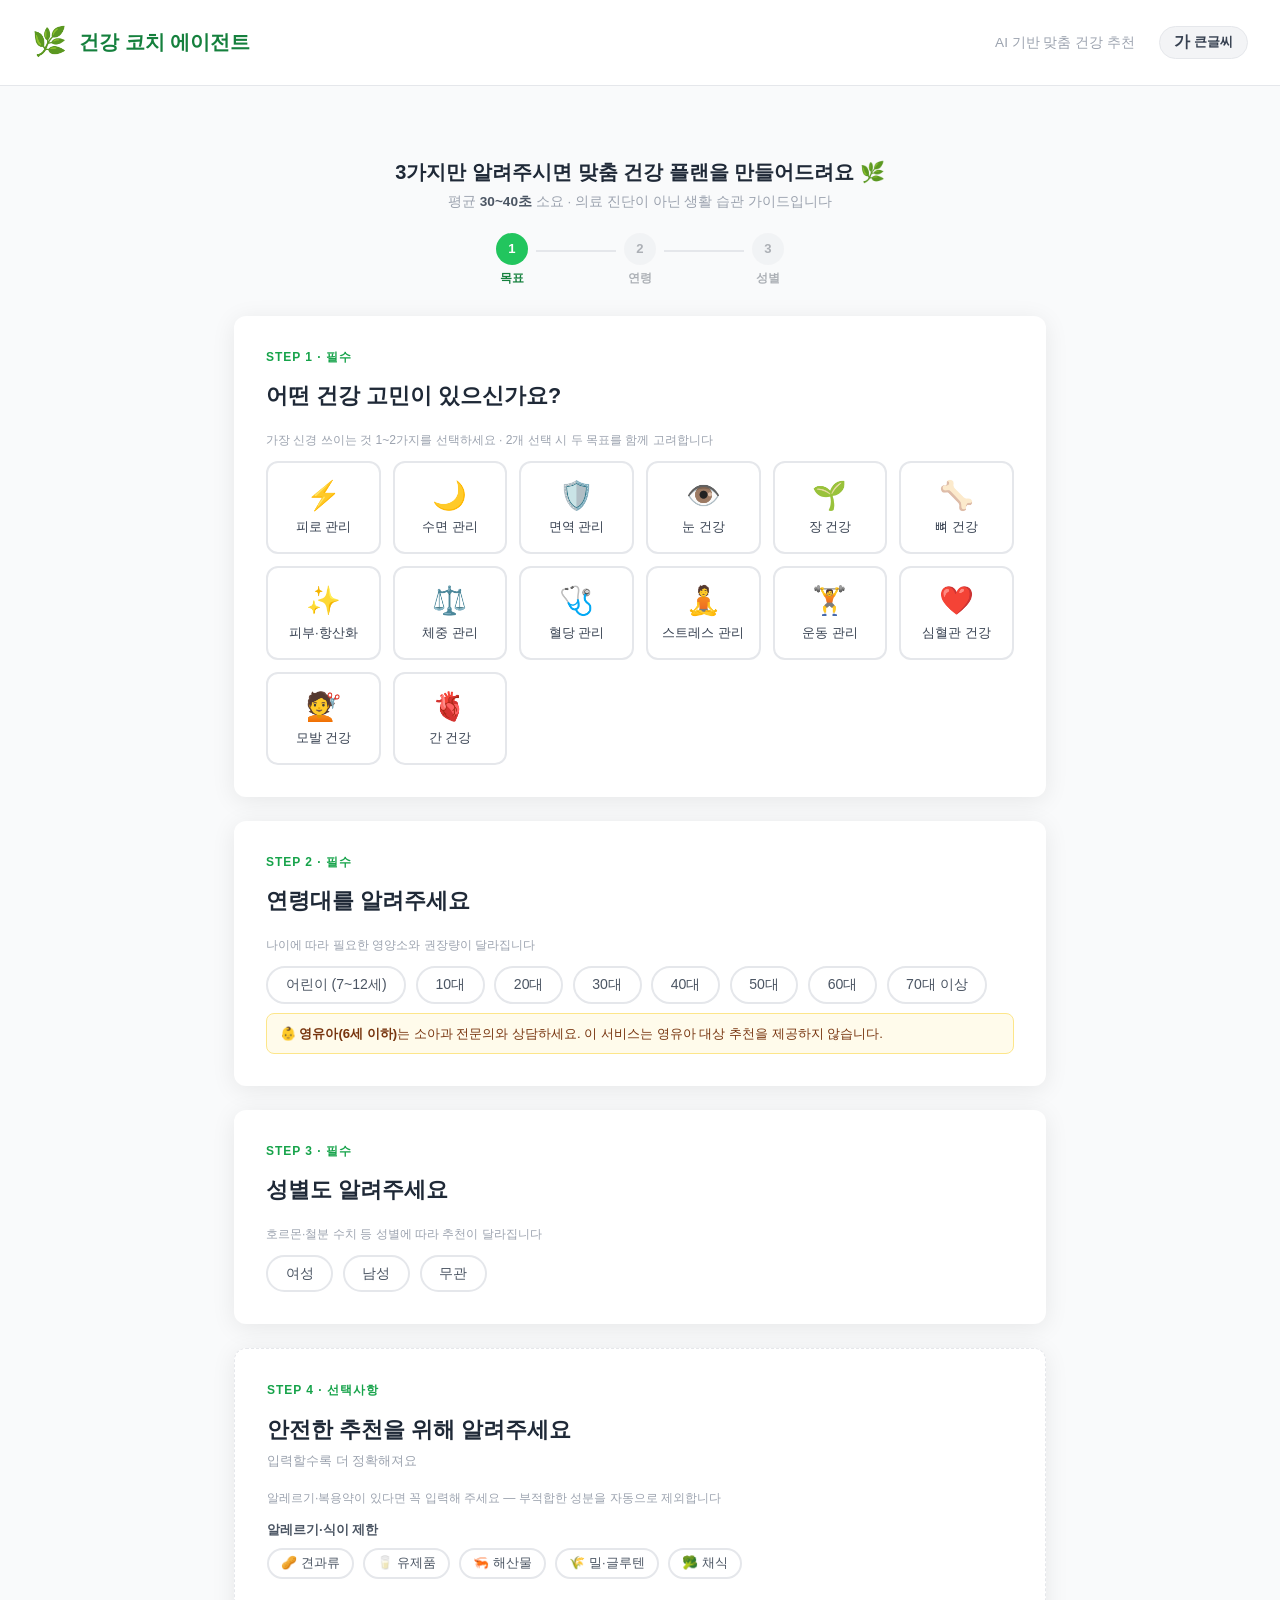
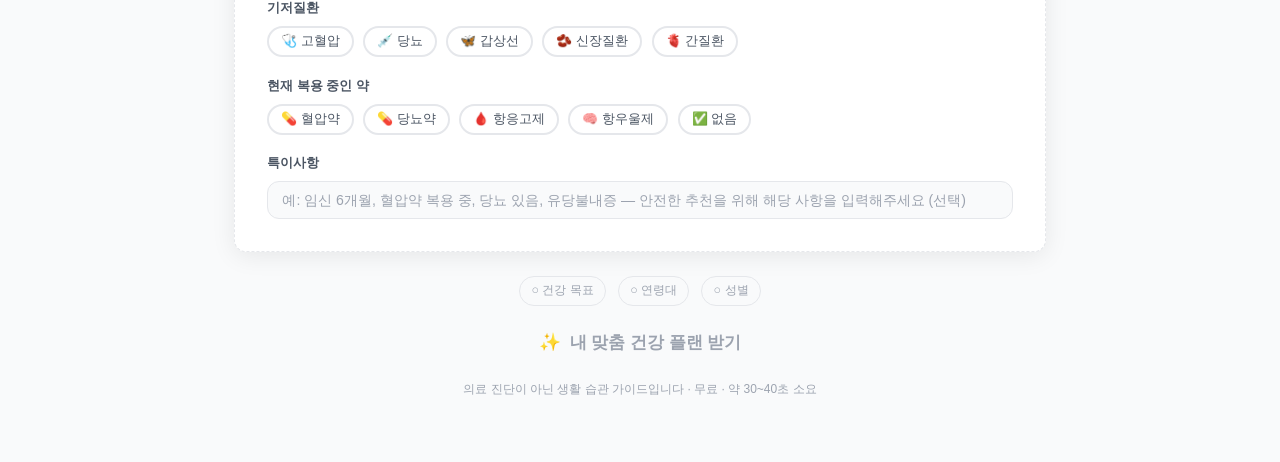
==== templates/index.html @ c46ca405 "Improve user communication across all screens Form: - Add warm intro message with time expectation -" ====
<!DOCTYPE html>
<html lang="ko">
<head>
  <meta charset="UTF-8" />
  <meta name="viewport" content="width=device-width, initial-scale=1.0" />
  <title>건강 코치 에이전트</title>
  <link rel="stylesheet" href="/static/style.css" />
</head>
<body>

<header>
  <span class="logo">🌿</span>
  <span class="brand">건강 코치 에이전트</span>
  <span class="tagline">AI 기반 맞춤 건강 추천</span>
  <button class="btn-font-size" id="font-size-toggle" onclick="toggleLargeText()" title="글씨 크기 변경">
    <span id="font-size-icon">가</span>
    <span id="font-size-label">큰글씨</span>
  </button>
</header>

<main>

  <!-- ── 입력 폼 ──────────────────────────────── -->
  <div id="form-section">

    <!-- 폼 상단 안내 -->
    <div class="form-intro">
      <p class="form-intro-title">3가지만 알려주시면 맞춤 건강 플랜을 만들어드려요 🌿</p>
      <p class="form-intro-sub">평균 <strong>30~40초</strong> 소요 · 의료 진단이 아닌 생활 습관 가이드입니다</p>
    </div>

    <!-- 폼 진행 표시 -->
    <div class="form-progress" id="form-progress">
      <div class="fstep active" id="fp1"><span class="fstep-num">1</span><span class="fstep-label">목표</span></div>
      <div class="fstep-line"></div>
      <div class="fstep" id="fp2"><span class="fstep-num">2</span><span class="fstep-label">연령</span></div>
      <div class="fstep-line"></div>
      <div class="fstep" id="fp3"><span class="fstep-num">3</span><span class="fstep-label">성별</span></div>
    </div>

    <!-- 건강 목표 (다중 선택, 최대 2개) -->
    <div class="card" id="card-goal">
      <p class="section-label">STEP 1 · 필수</p>
      <p class="section-title">어떤 건강 고민이 있으신가요?</p>
      <p class="section-sub-hint">가장 신경 쓰이는 것 1~2가지를 선택하세요 · 2개 선택 시 두 목표를 함께 고려합니다</p>
      <div class="goal-grid">
        <button class="goal-btn" data-value="피로 관리"    onclick="selectGoal(this)"><span class="icon">⚡</span>피로 관리</button>
        <button class="goal-btn" data-value="수면 관리"    onclick="selectGoal(this)"><span class="icon">🌙</span>수면 관리</button>
        <button class="goal-btn" data-value="면역 관리"    onclick="selectGoal(this)"><span class="icon">🛡️</span>면역 관리</button>
        <button class="goal-btn" data-value="눈 건강"      onclick="selectGoal(this)"><span class="icon">👁️</span>눈 건강</button>
        <button class="goal-btn" data-value="장 건강"      onclick="selectGoal(this)"><span class="icon">🌱</span>장 건강</button>
        <button class="goal-btn" data-value="뼈 건강"      onclick="selectGoal(this)"><span class="icon">🦴</span>뼈 건강</button>
        <button class="goal-btn" data-value="피부·항산화"  onclick="selectGoal(this)"><span class="icon">✨</span>피부·항산화</button>
        <button class="goal-btn" data-value="체중 관리"    onclick="selectGoal(this)"><span class="icon">⚖️</span>체중 관리</button>
        <button class="goal-btn" data-value="혈당 관리"    onclick="selectGoal(this)"><span class="icon">🩺</span>혈당 관리</button>
        <button class="goal-btn" data-value="스트레스 관리" onclick="selectGoal(this)"><span class="icon">🧘</span>스트레스 관리</button>
        <button class="goal-btn" data-value="운동 관리"    onclick="selectGoal(this)"><span class="icon">🏋️</span>운동 관리</button>
        <button class="goal-btn" data-value="심혈관 건강"  onclick="selectGoal(this)"><span class="icon">❤️</span>심혈관 건강</button>
        <button class="goal-btn" data-value="모발 건강"    onclick="selectGoal(this)"><span class="icon">💇</span>모발 건강</button>
        <button class="goal-btn" data-value="간 건강"      onclick="selectGoal(this)"><span class="icon">🫀</span>간 건강</button>
      </div>
      <div id="goal-selected-display" class="goal-selected-display" style="display:none"></div>
    </div>

    <!-- 연령대 -->
    <div class="card" id="card-age">
      <p class="section-label">STEP 2 · 필수</p>
      <p class="section-title">연령대를 알려주세요</p>
      <p class="section-sub-hint">나이에 따라 필요한 영양소와 권장량이 달라집니다</p>
      <div class="chip-group" id="age-group">
        <button class="chip" data-value="어린이 (7~12세)" onclick="selectChip('age', this)">어린이 (7~12세)</button>
        <button class="chip" data-value="10대"      onclick="selectChip('age', this)">10대</button>
        <button class="chip" data-value="20대"      onclick="selectChip('age', this)">20대</button>
        <button class="chip" data-value="30대"      onclick="selectChip('age', this)">30대</button>
        <button class="chip" data-value="40대"      onclick="selectChip('age', this)">40대</button>
        <button class="chip" data-value="50대"      onclick="selectChip('age', this)">50대</button>
        <button class="chip" data-value="60대"      onclick="selectChip('age', this)">60대</button>
        <button class="chip" data-value="70대 이상" onclick="selectChip('age', this)">70대 이상</button>
      </div>
      <div class="age-notice">
        👶 <strong>영유아(6세 이하)</strong>는 소아과 전문의와 상담하세요. 이 서비스는 영유아 대상 추천을 제공하지 않습니다.
      </div>
    </div>

    <!-- 성별 -->
    <div class="card" id="card-gender">
      <p class="section-label">STEP 3 · 필수</p>
      <p class="section-title">성별도 알려주세요</p>
      <p class="section-sub-hint">호르몬·철분 수치 등 성별에 따라 추천이 달라집니다</p>
      <div class="chip-group" id="gender-group">
        <button class="chip" data-value="여성" onclick="selectChip('gender', this)">여성</button>
        <button class="chip" data-value="남성" onclick="selectChip('gender', this)">남성</button>
        <button class="chip" data-value="무관" onclick="selectChip('gender', this)">무관</button>
      </div>
    </div>

    <!-- 추가 정보 (선택) -->
    <div class="card extra-card">
      <p class="section-label">STEP 4 · 선택사항</p>
      <p class="section-title">안전한 추천을 위해 알려주세요 <span class="extra-hint">입력할수록 더 정확해져요</span></p>
      <p class="section-sub-hint">알레르기·복용약이 있다면 꼭 입력해 주세요 — 부적합한 성분을 자동으로 제외합니다</p>

      <div class="extra-row">
        <label class="extra-label">알레르기·식이 제한</label>
        <div class="chip-group" id="allergy-group">
          <button class="chip chip-sm" data-value="견과류" onclick="toggleExtra('allergy', this)">🥜 견과류</button>
          <button class="chip chip-sm" data-value="유제품" onclick="toggleExtra('allergy', this)">🥛 유제품</button>
          <button class="chip chip-sm" data-value="해산물" onclick="toggleExtra('allergy', this)">🦐 해산물</button>
          <button class="chip chip-sm" data-value="밀·글루텐" onclick="toggleExtra('allergy', this)">🌾 밀·글루텐</button>
          <button class="chip chip-sm" data-value="채식" onclick="toggleExtra('allergy', this)">🥦 채식</button>
        </div>
      </div>

      <div class="extra-row">
        <label class="extra-label">기저질환</label>
        <div class="chip-group" id="condition-group">
          <button class="chip chip-sm" data-value="고혈압" onclick="toggleExtra('condition', this)">🩺 고혈압</button>
          <button class="chip chip-sm" data-value="당뇨" onclick="toggleExtra('condition', this)">💉 당뇨</button>
          <button class="chip chip-sm" data-value="갑상선" onclick="toggleExtra('condition', this)">🦋 갑상선</button>
          <button class="chip chip-sm" data-value="신장질환" onclick="toggleExtra('condition', this)">🫘 신장질환</button>
          <button class="chip chip-sm" data-value="간질환" onclick="toggleExtra('condition', this)">🫀 간질환</button>
        </div>
      </div>

      <div class="extra-row">
        <label class="extra-label">현재 복용 중인 약</label>
        <div class="chip-group" id="medication-group">
          <button class="chip chip-sm" data-value="혈압약" onclick="toggleExtra('medication', this)">💊 혈압약</button>
          <button class="chip chip-sm" data-value="당뇨약" onclick="toggleExtra('medication', this)">💊 당뇨약</button>
          <button class="chip chip-sm" data-value="항응고제" onclick="toggleExtra('medication', this)">🩸 항응고제</button>
          <button class="chip chip-sm" data-value="항우울제" onclick="toggleExtra('medication', this)">🧠 항우울제</button>
          <button class="chip chip-sm" data-value="없음" onclick="toggleExtra('medication', this)">✅ 없음</button>
        </div>
      </div>

      <div class="extra-row">
        <label class="extra-label">특이사항</label>
        <input type="text" id="extra-note" class="extra-input" placeholder="예: 임신 6개월, 혈압약 복용 중, 당뇨 있음, 유당불내증 — 안전한 추천을 위해 해당 사항을 입력해주세요 (선택)" maxlength="100" />
      </div>
    </div>

    <!-- 오류 -->
    <div class="error-box" id="error-box"></div>

    <!-- 실행 버튼 -->
    <div class="run-wrap">
      <div class="run-checklist" id="run-checklist">
        <span class="rck" id="rck-goal">○ 건강 목표</span>
        <span class="rck" id="rck-age">○ 연령대</span>
        <span class="rck" id="rck-gender">○ 성별</span>
      </div>
      <button class="btn-run" id="run-btn" onclick="runPipeline()" disabled>
        <span class="btn-run-icon">✨</span>
        <span id="run-btn-label">내 맞춤 건강 플랜 받기</span>
      </button>
      <p class="run-disclaimer">의료 진단이 아닌 생활 습관 가이드입니다 · 무료 · 약 30~40초 소요</p>
    </div>
  </div>

  <!-- ── 로딩 (Progress bar) ───────────────────── -->
  <div class="card loading-card" id="loading" style="display:none; flex-direction:column; gap:1.25rem;">
    <div class="loading-top">
      <div class="loading-spinner"></div>
      <div>
        <p class="loading-msg" id="loading-msg">잠깐만요, 맞춤 플랜을 만들고 있어요</p>
        <p class="loading-time-hint">보통 30~40초 정도 걸려요 ☕</p>
      </div>
    </div>
    <div class="progress-bar-wrap">
      <div class="progress-bar-track">
        <div class="progress-bar-fill" id="progress-fill"></div>
      </div>
      <span class="progress-pct" id="progress-pct">0%</span>
    </div>
    <div class="progress-steps" id="progress-steps">
      <div class="pstep" id="ps1">🎯 목표 분석</div>
      <div class="pstep" id="ps2">🥗 음식 추천</div>
      <div class="pstep" id="ps3">💊 영양 성분</div>
      <div class="pstep" id="ps4">🔍 최종 검증</div>
    </div>
    <button class="btn-cancel" id="cancel-btn" onclick="cancelPipeline()">취소</button>
  </div>

  <!-- ── 결과 ──────────────────────────────────── -->
  <div id="result" style="display:none">
    <div class="card">
      <div class="result-header">
        <span class="result-badge">✅ 플랜 완성</span>
        <div class="result-actions">
          <button class="btn-action" onclick="toggleEditPanel()" id="edit-panel-btn" title="나이·성별·추가조건 수정">⚙️ 조건 수정</button>
          <button class="btn-action" onclick="printResult()" title="PDF·인쇄로 저장">🖨️ 인쇄·저장</button>
          <button class="btn-action" onclick="shareResult()" title="링크 복사">🔗 공유</button>
          <button class="btn-action" onclick="saveResult()" title="저장">💾 저장</button>
          <button class="btn-action" onclick="resetGoalOnly()" title="목표만 바꿔서 재추천">🎯 목표 변경</button>
          <button class="btn-reset" onclick="reset()">← 전체 초기화</button>
        </div>
      </div>

      <!-- ── 조건 수정 패널 ─────────────────────── -->
      <div id="edit-panel" class="edit-panel" style="display:none">
        <div class="edit-panel-title">⚙️ 조건을 수정하고 다시 추천받으세요</div>
        <div class="edit-panel-grid">
          <div class="edit-panel-group">
            <label class="edit-panel-label">연령대</label>
            <div class="chip-group chip-group-sm" id="edit-age-group">
              <button class="chip chip-sm" data-value="어린이 (7~12세)" onclick="editChip('age',this)">어린이</button>
              <button class="chip chip-sm" data-value="10대" onclick="editChip('age',this)">10대</button>
              <button class="chip chip-sm" data-value="20대" onclick="editChip('age',this)">20대</button>
              <button class="chip chip-sm" data-value="30대" onclick="editChip('age',this)">30대</button>
              <button class="chip chip-sm" data-value="40대" onclick="editChip('age',this)">40대</button>
              <button class="chip chip-sm" data-value="50대" onclick="editChip('age',this)">50대</button>
              <button class="chip chip-sm" data-value="60대" onclick="editChip('age',this)">60대</button>
              <button class="chip chip-sm" data-value="70대 이상" onclick="editChip('age',this)">70대+</button>
            </div>
          </div>
          <div class="edit-panel-group">
            <label class="edit-panel-label">성별</label>
            <div class="chip-group chip-group-sm" id="edit-gender-group">
              <button class="chip chip-sm" data-value="여성" onclick="editChip('gender',this)">여성</button>
              <button class="chip chip-sm" data-value="남성" onclick="editChip('gender',this)">남성</button>
              <button class="chip chip-sm" data-value="무관" onclick="editChip('gender',this)">무관</button>
            </div>
          </div>
          <div class="edit-panel-group">
            <label class="edit-panel-label">알레르기·식이제한</label>
            <div class="chip-group chip-group-sm" id="edit-allergy-group">
              <button class="chip chip-sm" data-value="견과류" onclick="editToggle('allergy',this)">🥜 견과류</button>
              <button class="chip chip-sm" data-value="유제품" onclick="editToggle('allergy',this)">🥛 유제품</button>
              <button class="chip chip-sm" data-value="해산물" onclick="editToggle('allergy',this)">🦐 해산물</button>
              <button class="chip chip-sm" data-value="밀·글루텐" onclick="editToggle('allergy',this)">🌾 밀·글루텐</button>
              <button class="chip chip-sm" data-value="채식" onclick="editToggle('allergy',this)">🥦 채식</button>
            </div>
          </div>
          <div class="edit-panel-group">
            <label class="edit-panel-label">기저질환</label>
            <div class="chip-group chip-group-sm" id="edit-condition-group">
              <button class="chip chip-sm" data-value="고혈압" onclick="editToggle('condition',this)">🩺 고혈압</button>
              <button class="chip chip-sm" data-value="당뇨" onclick="editToggle('condition',this)">💉 당뇨</button>
              <button class="chip chip-sm" data-value="갑상선" onclick="editToggle('condition',this)">🦋 갑상선</button>
              <button class="chip chip-sm" data-value="신장질환" onclick="editToggle('condition',this)">🫘 신장질환</button>
              <button class="chip chip-sm" data-value="간질환" onclick="editToggle('condition',this)">🫀 간질환</button>
            </div>
          </div>
          <div class="edit-panel-group">
            <label class="edit-panel-label">복용 중인 약</label>
            <div class="chip-group chip-group-sm" id="edit-medication-group">
              <button class="chip chip-sm" data-value="혈압약" onclick="editToggle('medication',this)">💊 혈압약</button>
              <button class="chip chip-sm" data-value="당뇨약" onclick="editToggle('medication',this)">💊 당뇨약</button>
              <button class="chip chip-sm" data-value="항응고제" onclick="editToggle('medication',this)">🩸 항응고제</button>
              <button class="chip chip-sm" data-value="항우울제" onclick="editToggle('medication',this)">🧠 항우울제</button>
              <button class="chip chip-sm" data-value="없음" onclick="editToggle('medication',this)">✅ 없음</button>
            </div>
          </div>
        </div>
        <button class="btn-rerun" onclick="rerunFromEdit()">🔄 이 조건으로 다시 추천받기</button>
      </div>

      <!-- 저장된 결과 불러오기 배너 -->
      <div id="saved-banner" class="saved-banner" style="display:none">
        💾 저장된 추천 결과입니다.
        <button onclick="document.getElementById('saved-banner').style.display='none'" class="banner-close">✕</button>
      </div>
      <div id="result-content"></div>
    </div>
  </div>

</main>

<!-- ── 워크플로우 모달 ──────────────────────────── -->
<div id="workflow-modal" class="wf-overlay" style="display:none" onclick="closeWorkflowOutside(event)">
  <div class="wf-modal">
    <div class="wf-modal-header">
      <span class="wf-modal-title">📋 추천 워크플로우</span>
      <button class="wf-close" onclick="closeWorkflow()">✕</button>
    </div>
    <div class="wf-modal-body" id="wf-body"></div>
  </div>
</div>

<script>
const state = { goals: [], age: '', gender: '', allergy: [], condition: [], medication: [] };
let lastMeta = null;

// ── 아이콘 맵 ────────────────────────────────────
const FOOD_ICONS = {
  // 채소·과일
  '블루베리':'🫐','토마토':'🍅','아보카도':'🥑','브로콜리':'🥦','시금치':'🥬',
  '시금치·케일':'🥬','귤':'🍊','오렌지':'🍊','키위':'🥝','바나나':'🍌',
  '사과':'🍎','포도':'🍇','딸기':'🍓','당근':'🥕','고구마':'🍠',
  '파프리카':'🫑','마늘':'🧄','아로니아':'🫐','알로에 베라':'🌵','알로에 베라 젤':'🌵',
  // 곡물·두류
  '현미':'🍚','오트밀':'🌾','귀리':'🌾','두부':'🫘','콩':'🫘','김치':'🥗',
  // 견과·오일
  '견과류':'🥜','아몬드':'🥜','호두':'🥜','올리브유':'🫒','아마씨':'🌱',
  // 단백질
  '달걀':'🥚','닭가슴살':'🍗','연어':'🐟','고등어':'🐟','멸치':'🐟',
  // 유제품
  '요거트':'🥛','우유':'🥛','따뜻한 우유':'🥛','치즈':'🧀',
  // 음료·차
  '녹차':'🍵','블루베리 스무디':'🫐','산조인 한방차':'🍵',
  // 기타 음식
  '다크초콜릿':'🍫','강황':'🫚',
  // 건강기능식품
  '홍삼':'🌿','홍삼 농축액':'🌿','녹용':'🦌','흑염소 진액':'🐐',
  '프로폴리스':'🐝','밀크시슬':'🌱','스피루리나':'🌊','클로렐라':'🌊',
  '아슈와간다':'🌿','빌베리 추출물':'👁️','발레리안 추출물':'🌿',
  '여주 추출물':'🌿',
};
const HABIT_KEYWORDS = [
  // 신체 활동
  ['걷기','🚶'],['달리기','🏃'],['산책','🚶'],['운동','🏋️'],['스트레칭','🤸'],
  ['신체 활동','🏃'],['체육','⚽'],
  // 수면·휴식
  ['수면','😴'],['취침','🌙'],['잠','😴'],['눈 감기','😴'],['침실','🌙'],
  // 수분·음식
  ['물','💧'],['수분','💧'],['식사','🍽️'],['채소','🥗'],['씹기','🍽️'],
  ['편식','🥗'],['야식','🌙'],
  // 카페인·음료
  ['카페인','☕'],['탄산음료','🥤'],['절주','🚫'],['금주','🚫'],
  // 피부·외모
  ['자외선','☀️'],['선크림','☀️'],['보습','💆'],['세안','🧴'],
  ['두피','💆'],['헤어','💇'],
  // 눈 건강
  ['눈 깜빡','👁️'],['20-20-20','👁️'],['화면 밝기','👁️'],['블루라이트','📵'],
  // 정신·마음
  ['명상','🧘'],['호흡','🌬️'],['취미','🎨'],['친구','👥'],['대화','👥'],
  // 햇빛·야외
  ['햇빛','🌞'],['햇볕','🌞'],['야외','🌿'],
  // 디지털
  ['스마트폰','📵'],['스크린','📵'],
  // 건강 관리
  ['혈압','🩺'],['맥박','🩺'],['손 씻기','🙌'],['위생','🙌'],
  // 기타
  ['금연','🚭'],['규칙적','⏰'],['마사지','💆'],
];
const NUTRIENT_ICONS = {
  '철분':'🩸','비타민 B12':'⚡','마그네슘':'💪','코엔자임 Q10':'🔋',
  '멜라토닌':'🌙','L-테아닌':'🍵','비타민 C':'🍊','비타민 D':'☀️',
  '아연':'🛡️','루테인':'👁️','지아잔틴':'👁️','오메가-3':'🐟',
  '프로바이오틱스':'🌱','프리바이오틱스':'🌱','식이섬유':'🌾',
  '칼슘':'🦴','콜라겐':'✨','글루타치온':'💎','단백질 보충제':'💪',
  '녹차 추출물':'🍵','크롬':'🔬','베르베린':'🌿','알파리포산':'⚡',
  '아슈와간다':'🌿','BCAA':'💪','비오틴':'💇','밀크씨슬':'🌱',
  'NAC':'🔬','비타민 E':'🌻','식이섬유 (프리바이오틱스)':'🌾',
};

// ── 음식별 주요 영양소 뱃지 ──────────────────────────
const FOOD_NUTRIENTS_MAP = {
  '당근':     ['베타카로틴', '비타민A'],
  '브로콜리': ['비타민C', '칼슘', '철분'],
  '시금치':   ['철분', '비타민K', '엽산'],
  '시금치·케일': ['철분', '비타민K', '엽산'],
  '달걀':     ['단백질', '비타민D', '철분'],
  '우유':     ['칼슘', '비타민D', '단백질'],
  '따뜻한 우유': ['칼슘', '마그네슘'],
  '요거트':   ['칼슘', '프로바이오틱스'],
  '치즈':     ['칼슘', '단백질'],
  '연어':     ['오메가-3', '비타민D', '단백질'],
  '고등어':   ['오메가-3', 'DHA'],
  '멸치':     ['칼슘', '오메가-3'],
  '닭가슴살': ['단백질', '비타민B12'],
  '두부':     ['단백질', '칼슘', '철분'],
  '콩':       ['단백질', '철분', '엽산'],
  '현미':     ['식이섬유', '비타민B1'],
  '현미밥':   ['식이섬유', '비타민B1'],
  '오트밀':   ['식이섬유', '철분', '마그네슘'],
  '귀리':     ['식이섬유', '철분'],
  '고구마':   ['베타카로틴', '비타민C', '식이섬유'],
  '아보카도': ['건강한 지방', '칼륨', '비타민E'],
  '블루베리': ['비타민C', '항산화 성분'],
  '오렌지':   ['비타민C', '엽산'],
  '귤':       ['비타민C', '식이섬유'],
  '키위':     ['비타민C', '비타민K'],
  '바나나':   ['칼륨', '비타민B6'],
  '사과':     ['식이섬유', '비타민C'],
  '딸기':     ['비타민C', '엽산'],
  '토마토':   ['비타민C', '리코펜'],
  '파프리카': ['비타민C', '베타카로틴'],
  '아몬드':   ['비타민E', '칼슘', '철분'],
  '호두':     ['오메가-3', '비타민E'],
  '견과류':   ['비타민E', '오메가-3'],
};

// ── 맞춤 추천 배지 ───────────────────────────────
// 목표 + 음식 카테고리 조합 → 선택 이유
const GOAL_CAT_MATCH = {
  fatigue_management: {
    '단백질': '에너지 생성 재료', '채소': '철분·비타민 보충', '곡류': '지속 에너지원',
    '탄수화물': '빠른 에너지 보충', '건강보조식품': '피로 회복 집중 보충',
    '과일': '천연 당·비타민C', '유제품': '필수 아미노산',
  },
  sleep_management: {
    '과일': '트립토판·마그네슘', '견과류': '마그네슘 공급', '유제품': '수면 유도 트립토판',
    '건강보조식품': '수면 호르몬 지원', '탄수화물': '세로토닌 합성 도움',
  },
  immunity_management: {
    '채소': '비타민C·항산화', '발효식품': '장내 면역 강화', '향신채': '항균·항염 성분',
    '건강보조식품': '면역 세포 활성화', '과일': '비타민C 직접 공급',
  },
  eye_health: {
    '채소': '루테인·베타카로틴', '생선': '오메가3·DHA 망막 보호', '과일': '안토시아닌',
    '건강보조식품': '루테인·지아잔틴 집중',
  },
  gut_health: {
    '발효식품': '유익균 직접 공급', '채소': '식이섬유 장 운동', '과일': '펙틴 프리바이오틱',
    '유제품': '프로바이오틱스', '건강보조식품': '장 점막 보호',
    '복합탄수화물': '지속 식이섬유',
  },
  bone_health: {
    '유제품': '칼슘 직접 공급원', '생선': '칼슘+비타민D', '채소': '비타민K·마그네슘',
    '단백질': '뼈 기질 단백질', '건강보조식품': '골밀도 강화 지원',
    '십자화과 채소': '비타민K·칼슘',
  },
  skin_antioxidant: {
    '과일': '안토시아닌·비타민C', '채소': '카로티노이드 항산화',
    '건강한 지방': '피부 보습 지방산', '건강보조식품': '콜라겐 합성 지원',
    '항산화 식품': '폴리페놀 항산화',
  },
  weight_management: {
    '단백질': '근육 유지·포만감↑', '복합탄수화물': '혈당 안정·포만감',
    '채소': '저칼로리·식이섬유', '과일': '천연당·식이섬유',
    '건강보조식품': '대사 활성 지원',
  },
  blood_sugar_management: {
    '통곡물': '혈당 급등 억제', '채소': '식이섬유 혈당 조절',
    '건강한 지방': '인슐린 민감성↑', '건강보조식품': '혈당 조절 성분',
    '과일': '저GI 천연당', '견과류': '지방산·마그네슘',
  },
  stress_management: {
    '항산화 식품': '코르티솔 산화 방어', '건강한 지방': '뇌 세로토닌 합성',
    '생선': '오메가3 신경 안정', '건강보조식품': '아답토젠 스트레스 완화',
    '과일': '비타민C 코르티솔↓', '탄수화물': '세로토닌 합성 보조',
  },
  exercise_recovery: {
    '단백질': '근육 단백질 재합성', '탄수화물': '글리코겐 빠른 보충',
    '과일': '항염·전해질 보충', '건강보조식품': '회복 인자 집중 공급',
    '항염 식품': '근육 염증 완화',
  },
  cardiovascular_health: {
    '생선': '오메가3 중성지방↓', '통곡물': '베타글루칸 콜레스테롤↓',
    '채소': '리코펜·항산화', '견과류': '불포화지방산 혈관 보호',
    '건강보조식품': '혈행 개선 성분', '건강한 지방': '좋은 HDL 증가',
  },
  hair_health: {
    '단백질': '케라틴 합성 재료', '생선': '오메가3 두피 혈행',
    '견과류': '비오틴·아연', '채소': '철분·엽산 모낭 영양',
    '건강보조식품': '두피 성장인자 지원',
  },
  liver_health: {
    '십자화과 채소': '설포라판 해독 효소', '향신료': '커큐민 항산화',
    '향신채': '알리신 간 보호', '음료': '카테킨 지방간 예방',
    '건강보조식품': '간세포 보호 성분', '채소': '베타카로틴 항산화',
  },
};

// 연령대 → 맞춤 이유 접두어
const AGE_MATCH_LABEL = {
  'child':    '성장기 필수',
  'teens':    '10대 성장 지원',
  '20s':      '20대 활력 지원',
  '30s':      '30대 기초 관리',
  '40s':      '40대 대사 관리',
  '50s':      '50대 노화 예방',
  '60s':      '60대 근골격 유지',
  '70s_plus': '시니어 맞춤',
};
const AGE_GROUP_KEY_MAP = {
  '어린이 (7~12세)': 'child', '10대': 'teens', '20대': '20s', '30대': '30s',
  '40대': '40s', '50대': '50s', '60대': '60s', '70대 이상': '70s_plus',
};

function getFoodMatchBadges(food, ageGroup, primaryGoal) {
  const badges = [];
  const goalMap  = GOAL_CAT_MATCH[primaryGoal] || {};
  const goalReason = goalMap[food.category];
  if (goalReason) badges.push({ text: goalReason, cls: 'mb-goal' });

  const ageKey = AGE_GROUP_KEY_MAP[ageGroup] || ageGroup;
  const ageLabel = AGE_MATCH_LABEL[ageKey];
  if (ageLabel) badges.push({ text: ageLabel, cls: 'mb-age' });

  return badges;
}

// ── 근거 수준 표시 ────────────────────────────────
const EVIDENCE_CONFIG = {
  research:    { label: '연구 지지',    icon: '🔬', cls: 'ev-research' },
  expert:      { label: '전문가 권고',  icon: '👨‍⚕️', cls: 'ev-expert'   },
  traditional: { label: '전통 사용',    icon: '🌿', cls: 'ev-traditional' },
};
// 순위 레이블
const RANK_LABELS = ['핵심 성분', '보조 성분', '추가 고려'];

function foodIcon(n)     { return FOOD_ICONS[n] || '🥗'; }
function habitIcon(t)    { for(const[k,i] of HABIT_KEYWORDS) if(t.includes(k)) return i; return '✅'; }
function nutrientIcon(n) { return NUTRIENT_ICONS[n] || '💊'; }

// ── 목표별 개인화 맥락 설명 ──────────────────────
const GOAL_SUMMARY_MAP = {
  fatigue_management:       '규칙적인 수면, 철분·비타민 B 보충, 과로 방지가 핵심입니다',
  sleep_management:         '수면 환경 개선, 취침 루틴 형성, 마그네슘·멜라토닌 조절이 중요합니다',
  immunity_management:      '균형 잡힌 식사, 충분한 휴식, 비타민 C·아연 보충이 효과적입니다',
  eye_health:               '디지털 기기 사용 시간 조절, 루테인·오메가-3 섭취가 도움이 됩니다',
  gut_health:               '식이섬유 섭취 증가, 프로바이오틱스 보충, 규칙적인 식습관이 중요합니다',
  bone_health:              '칼슘·비타민 D 보충, 체중 부하 운동, 충분한 햇볕 노출이 핵심입니다',
  skin_antioxidant:         '항산화 영양소(비타민 C·E) 섭취, 자외선 차단, 충분한 수분 섭취가 필요합니다',
  weight_management:        '식사량 조절, 규칙적인 유산소 운동, 단백질 섭취 유지가 중요합니다',
  blood_sugar_management:   '정제 탄수화물 줄이기, 규칙적인 식사 시간, 식후 가벼운 운동이 효과적입니다',
  stress_management:        '규칙적인 이완 루틴, 마그네슘·L-테아닌 보충, 수면의 질 향상이 핵심입니다',
  exercise_recovery:        '운동 후 단백질 보충, 충분한 회복 시간, BCAA·마그네슘 섭취가 도움이 됩니다',
  cardiovascular_health:    '오메가-3·코엔자임 Q10 보충, 나트륨 줄이기, 규칙적인 유산소 운동이 중요합니다',
  hair_health:              '비오틴·아연 보충, 두피 혈액순환 개선, 단백질 충분 섭취가 핵심입니다',
  liver_health:             '알코올 줄이기, 밀크씨슬·NAC 보충, 기름진 음식 제한이 효과적입니다',
};

// ── 목표 키 → 한글 레이블 (단일 공통 맵) ─────────
const GOAL_LABEL_MAP = {
  fatigue_management:'피로 관리', sleep_management:'수면 관리',
  immunity_management:'면역 관리', eye_health:'눈 건강',
  gut_health:'장 건강', bone_health:'뼈 건강',
  skin_antioxidant:'피부·항산화', weight_management:'체중 관리',
  blood_sugar_management:'혈당 관리', stress_management:'스트레스 관리',
  exercise_recovery:'운동 관리', cardiovascular_health:'심혈관 건강',
  hair_health:'모발 건강', liver_health:'간 건강',
};

// ── 건강 목표 다중 선택 (최대 2개) ──────────────
function selectGoal(el) {
  const val = el.dataset.value;
  const idx = state.goals.indexOf(val);
  if (idx !== -1) {
    state.goals.splice(idx, 1);
    el.classList.remove('active');
  } else {
    if (state.goals.length >= 2) {
      // 가장 먼저 선택한 것 해제
      const first = state.goals.shift();
      document.querySelector(`.goal-btn[data-value="${first}"]`)?.classList.remove('active');
    }
    state.goals.push(val);
    el.classList.add('active');
  }
  updateGoalDisplay();
  updateBtn();
}

function updateGoalDisplay() {
  const disp = document.getElementById('goal-selected-display');
  if (state.goals.length === 0) { disp.style.display = 'none'; return; }
  disp.style.display = 'flex';
  disp.innerHTML = state.goals.map(g => `<span class="goal-chip-selected">${g}</span>`).join('<span class="goal-chip-arrow">→</span>');
}

// 유아·어린이에게 적합하지 않은 성인 전용 목표
const ADULT_ONLY_GOALS = new Set(['혈당 관리','심혈관 건강','모발 건강','간 건강','스트레스 관리','피부·항산화']);

function filterGoalsByAge(ageVal) {
  const isChild = ageVal === '어린이 (7~12세)';
  document.querySelectorAll('.goal-btn').forEach(btn => {
    const g = btn.dataset.value;
    if (isChild && ADULT_ONLY_GOALS.has(g)) {
      btn.classList.add('goal-disabled');
      btn.disabled = true;
      // 혹시 선택돼 있으면 해제
      const idx = state.goals.indexOf(g);
      if (idx !== -1) { state.goals.splice(idx, 1); btn.classList.remove('active'); }
    } else {
      btn.classList.remove('goal-disabled');
      btn.disabled = false;
    }
  });
  updateGoalDisplay();
}

function selectChip(type, el) {
  const group = type === 'age' ? 'age-group' : 'gender-group';
  document.querySelectorAll(`#${group} .chip`).forEach(b => b.classList.remove('active'));
  el.classList.add('active');
  if (type === 'age') {
    state.age = el.dataset.value;
    filterGoalsByAge(el.dataset.value);
  } else {
    state.gender = el.dataset.value;
  }
  updateBtn();
}

function toggleExtra(type, el) {
  const val = el.dataset.value;
  // '없음' 선택 시 같은 그룹 모두 해제
  if (val === '없음') {
    state[type] = el.classList.contains('active') ? [] : ['없음'];
    document.querySelectorAll(`#${type}-group .chip`).forEach(b => b.classList.remove('active'));
    if (state[type].length) el.classList.add('active');
    return;
  }
  // 일반 선택: '없음' 해제
  state[type] = state[type].filter(v => v !== '없음');
  document.querySelector(`#${type}-group .chip[data-value="없음"]`)?.classList.remove('active');

  const idx = state[type].indexOf(val);
  if (idx !== -1) { state[type].splice(idx, 1); el.classList.remove('active'); }
  else            { state[type].push(val);       el.classList.add('active'); }
}

function updateBtn() {
  const hasGoal   = state.goals.length > 0;
  const hasAge    = !!state.age;
  const hasGender = !!state.gender;
  const ready     = hasGoal && hasAge && hasGender;

  document.getElementById('run-btn').disabled = !ready;

  // 체크리스트 업데이트
  const rckGoal   = document.getElementById('rck-goal');
  const rckAge    = document.getElementById('rck-age');
  const rckGender = document.getElementById('rck-gender');
  if (rckGoal)   { rckGoal.textContent   = hasGoal   ? '✓ 건강 목표' : '○ 건강 목표';   rckGoal.classList.toggle('done', hasGoal); }
  if (rckAge)    { rckAge.textContent    = hasAge    ? '✓ 연령대'    : '○ 연령대';    rckAge.classList.toggle('done', hasAge); }
  if (rckGender) { rckGender.textContent = hasGender ? '✓ 성별'      : '○ 성별';      rckGender.classList.toggle('done', hasGender); }

  // 폼 진행 dots
  const fp1 = document.getElementById('fp1');
  const fp2 = document.getElementById('fp2');
  const fp3 = document.getElementById('fp3');
  if (fp1) fp1.classList.toggle('done', hasGoal);
  if (fp2) fp2.classList.toggle('done', hasAge);
  if (fp3) fp3.classList.toggle('done', hasGender);
  if (fp2) fp2.classList.toggle('active', hasGoal && !hasAge);
  if (fp3) fp3.classList.toggle('active', hasAge && !hasGender);
}

// ── Progress bar ─────────────────────────────────
const STEPS = [
  { id:'ps1', pct:20, msg:'고민을 꼼꼼히 살펴보고 있어요 🎯' },
  { id:'ps2', pct:45, msg:'딱 맞는 음식들을 찾고 있어요 🥗' },
  { id:'ps3', pct:70, msg:'부족한 영양소를 분석하는 중이에요 💊' },
  { id:'ps4', pct:90, msg:'거의 다 됐어요! 마지막 검토 중 🔍' },
];
let stepTimer = null, stepIdx = 0;
let _abortCtrl = null;

function startProgress() {
  stepIdx = 0;
  setProgress(0, '분석을 시작합니다…');
  document.querySelectorAll('.pstep').forEach(e => e.classList.remove('active','done'));
  stepTimer = setInterval(() => {
    if (stepIdx >= STEPS.length) { clearInterval(stepTimer); return; }
    const s = STEPS[stepIdx];
    document.getElementById(s.id).classList.add('active');
    if (stepIdx > 0) document.getElementById(STEPS[stepIdx-1].id).classList.replace('active','done');
    setProgress(s.pct, s.msg);
    stepIdx++;
  }, 1800);
}

function setProgress(pct, msg) {
  document.getElementById('progress-fill').style.width = pct + '%';
  document.getElementById('progress-pct').textContent = pct + '%';
  document.getElementById('loading-msg').textContent = msg;
}

function stopProgress() {
  clearInterval(stepTimer);
  setProgress(100, '완료!');
  document.querySelectorAll('.pstep').forEach(e => { e.classList.remove('active'); e.classList.add('done'); });
}

// ── 취소 ──────────────────────────────────────────
function cancelPipeline() {
  if (_abortCtrl) { _abortCtrl.abort(); _abortCtrl = null; }
  clearInterval(stepTimer);
  document.getElementById('loading').style.display = 'none';
  document.getElementById('form-section').style.display = 'block';
  window.scrollTo({ top: 0, behavior: 'smooth' });
}

// ── 파이프라인 실행 ──────────────────────────────
async function runPipeline() {
  const err = document.getElementById('error-box');
  err.style.display = 'none';
  document.getElementById('form-section').style.display = 'none';
  document.getElementById('loading').style.display = 'flex';
  document.getElementById('result').style.display = 'none';
  startProgress();
  _abortCtrl = new AbortController();

  try {
    const res = await fetch('/api/run', {
      method: 'POST',
      headers: { 'Content-Type': 'application/json' },
      signal: _abortCtrl.signal,
      body: JSON.stringify({
        health_goals: state.goals,
        age_group: state.age,
        gender: state.gender,
        allergies: state.allergy,
        conditions: state.condition,
        medications: state.medication,
        extra_note: document.getElementById('extra-note').value.trim(),
      }),
    });
    const data = await res.json();
    stopProgress();
    await new Promise(r => setTimeout(r, 400));
    document.getElementById('loading').style.display = 'none';

    if (!res.ok || !data.success) { showError(data.error || '알 수 없는 오류가 발생했습니다.'); return; }

    lastMeta = data.meta;
    renderResultCards(data.meta);
    document.getElementById('result').style.display = 'block';
    window.scrollTo({ top: 0, behavior: 'smooth' });

  } catch (e) {
    if (e.name === 'AbortError') return; // 사용자가 취소한 경우 무시
    stopProgress();
    document.getElementById('loading').style.display = 'none';
    showError('서버 연결에 실패했습니다: ' + e.message);
  }
}

function goalBadgeHtml(item, primaryKey, multiGoal) {
  const isSec = item.goal_key && item.goal_key !== primaryKey;
  if (isSec) return `<span class="nutrient-goal-badge secondary">${GOAL_LABEL_MAP[item.goal_key] || item.goal_key}</span>`;
  return multiGoal ? `<span class="nutrient-goal-badge primary">${GOAL_LABEL_MAP[primaryKey] || ''}</span>` : '';
}

// ── 탭 전환 ──────────────────────────────────────
function switchResultTab(idx, tabEl) {
  document.querySelectorAll('.rtab').forEach((t, i) => t.classList.toggle('active', i === idx));
  document.querySelectorAll('.rtab-panel').forEach((p, i) => p.classList.toggle('active', i === idx));
}

// ── 카드 렌더링 ──────────────────────────────────
function renderResultCards(meta) {
  const el = document.getElementById('result-content');
  const rec = meta.recommendations || {};
  const prof = meta.profile || {};
  const isChildMode = prof.age_group === 'child';
  const primaryKey  = meta.health_goal || '';
  const goalLabels  = (meta.goal_labels || [meta.goal_label]).filter(Boolean);
  const multiGoal   = goalLabels.length > 1;
  const foods    = rec.foods    || [];
  const habits   = rec.habits   || [];
  const nutrients= rec.nutrients|| [];

  // ── 탭0: 요약 ────────────────────────────────────
  let tab0 = '';
  {
    const actions = [];
    if (habits[0])    actions.push({ icon: '🏃', text: habits[0].title });
    if (habits[1])    actions.push({ icon: '💡', text: habits[1].title });
    if (foods[0] && actions.length < 3) actions.push({ icon: '🥗', text: `${foods[0].name} 섭취하기` });
    if (nutrients[0] && actions.length < 3) actions.push({ icon: '💊', text: `${nutrients[0].name} 보충 고려` });
    const top3 = actions.slice(0, 3);
    const nutriPriority = nutrients.slice(0, 4).map(n => n.name).join(' › ');
    const warnings = [];
    if (meta.top_warning) warnings.push(meta.top_warning);
    if (isChildMode) warnings.push('어린이(7~12세)는 보호자·전문가 상담 후 복용하세요');
    else if (nutrients.some(n => (n.cautions||{}).level === 'consult'))
      warnings.push('일부 성분은 전문가 상담 후 복용하세요');

    const goalStr = goalLabels.join(' + ');
    const whoStr  = [prof.age_label, prof.gender_label].filter(Boolean).join(' · ');

    tab0 += `<div class="summary-card">
      <div class="summary-who">${whoStr ? `<span class="summary-who-label">${whoStr}</span>` : ''}<span class="summary-goal-label">🎯 핵심 목표: <strong>${goalStr}</strong></span></div>
      <div class="summary-sections">
        <div class="summary-section">
          <div class="summary-section-title">✅ 오늘 바로 시작할 ${top3.length}가지</div>
          <ol class="summary-action-list">
            ${top3.map((a, i) => {
              const tabIdx = a.icon === '🥗' ? 1 : a.icon === '🏃' || a.icon === '💡' ? 2 : 3;
              return `<li onclick="switchResultTab(${tabIdx}, document.querySelectorAll('.rtab')[${tabIdx}])" style="cursor:pointer">
                <span class="summary-action-icon">${a.icon}</span>${a.text}
                <span class="summary-action-link">자세히 →</span>
              </li>`;
            }).join('')}
          </ol>
        </div>
        ${nutriPriority && !isChildMode ? `
        <div class="summary-section">
          <div class="summary-section-title">💊 영양제 우선순위</div>
          <div class="summary-priority">${nutriPriority}</div>
          <div class="summary-section-hint" onclick="switchResultTab(3, document.querySelectorAll('.rtab')[3])" style="cursor:pointer">영양제 탭에서 상세 복용법 보기 →</div>
        </div>` : ''}
        ${warnings.length ? `
        <div class="summary-section summary-warn-section">
          ${warnings.map(w => `<div class="summary-warn">⚠️ ${w}</div>`).join('')}
        </div>` : ''}
      </div>
    </div>`;

    tab0 += `<div class="result-meta-badges">`;
    goalLabels.forEach(g => tab0 += `<span class="meta-badge meta-badge-goal">🎯 ${g}</span>`);
    if (prof.age_label)    tab0 += `<span class="meta-badge meta-badge-age">${prof.age_label}</span>`;
    if (prof.gender_label) tab0 += `<span class="meta-badge meta-badge-gender">${prof.gender_label}</span>`;
    tab0 += `</div>`;

    const goalSummary = GOAL_SUMMARY_MAP[primaryKey];
    if (goalSummary) {
      const ageLabel   = prof.age_label    ? `<b>${prof.age_label}</b>` : '';
      const goalsLabel = goalLabels.map(g => `<b>${g}</b>`).join(' + ');
      const whoS = [ageLabel, prof.gender_label ? `<b>${prof.gender_label}</b>` : ''].filter(Boolean).join(' ');
      tab0 += `<div class="personalized-intro">💡 ${whoS ? whoS + '의 ' : ''}${goalsLabel} 관리에는 ${goalSummary}</div>`;
    }
    if (meta.top_warning) tab0 += `<div class="warning-banner">⚠️ ${meta.top_warning}</div>`;
    tab0 += `<div class="disclaimer-box">ℹ️ 이 내용은 의료적 진단이 아닙니다. 복용 중인 약이나 임신·수유 중이라면 전문가 상담이 필요할 수 있어요.</div>`;
  }

  // ── 탭1: 음식 ────────────────────────────────────
  let tab1 = '';
  if (foods.length) {
    tab1 += `<div class="result-section"><div class="result-section-title"><span>🥗</span> 추천 음식</div><div class="food-grid">`;
    for (let fi = 0; fi < foods.length; fi++) {
      const f = foods[fi];
      const isSec = f.goal_key && f.goal_key !== primaryKey;
      const foodBadge = goalBadgeHtml(f, primaryKey, multiGoal);
      const rid = `recipe-${fi}`;
      const recipes = f.recipes || (f.recipe ? [Object.assign({label:'기본'}, f.recipe)] : []);
      const foodNutrients = FOOD_NUTRIENTS_MAP[f.name] || [];
      const nutrientBadgesHtml = foodNutrients.length
        ? `<div class="food-nutrient-badges">${foodNutrients.map(n => `<span class="food-nutrient-badge">${n}</span>`).join('')}</div>` : '';
      let recipesHtml = '';
      if (recipes.length) {
        const tabs = recipes.map((r, ri) =>
          `<button class="recipe-tab${ri===0?' active':''}" onclick="switchRecipe('${rid}',${ri},this)">${r.label||'기본'}</button>`
        ).join('');
        const panels = recipes.map((r, ri) =>
          `<div class="recipe-panel${ri===0?'':' hidden'}" id="${rid}-p${ri}">
            <div class="recipe-header"><span class="recipe-name">${r.name}</span><span class="recipe-time">⏱ ${r.time}</span></div>
            <ol class="recipe-steps">${r.steps.map(s=>`<li>${s}</li>`).join('')}</ol>
          </div>`
        ).join('');
        recipesHtml = `
        <button class="recipe-toggle" onclick="toggleRecipe('${rid}', this)">🍳 레시피 보기</button>
        <div class="recipe-box" id="${rid}"><div class="recipe-tabs">${tabs}</div>${panels}</div>`;
      }
      const matchBadges = getFoodMatchBadges(f, prof.age_group || prof.age_label, f.goal_key || primaryKey);
      const matchBadgesHtml = matchBadges.length
        ? `<div class="food-match-badges">${matchBadges.map(b => `<span class="food-match-badge ${b.cls}">${b.text}</span>`).join('')}</div>` : '';
      tab1 += `<div class="food-card${isSec ? ' secondary-goal' : ''}">
        <div class="food-card-icon">${foodIcon(f.name)}</div>
        <div class="food-card-name">${f.name} ${foodBadge}${f.category === '건강보조식품' ? '<span class="food-supp-badge">건강기능식품</span>' : ''}</div>
        ${nutrientBadgesHtml}${matchBadgesHtml}
        <div class="food-card-reason">${f.reason || ''}</div>
        ${f.serving_suggestion ? `<div class="food-card-tip">🍽️ ${f.serving_suggestion}</div>` : ''}
        ${recipesHtml}
      </div>`;
    }
    tab1 += `</div></div>`;
  } else {
    tab1 = `<div class="tab-empty">추천 음식 정보가 없습니다.</div>`;
  }

  // ── 탭2: 생활습관 ─────────────────────────────────
  let tab2 = '';
  if (habits.length) {
    const DIFF_META = {
      '쉬움': { cls:'diff-easy', bar:1, label:'쉬움' },
      '보통': { cls:'diff-medium', bar:2, label:'보통' },
      '어려움': { cls:'diff-hard', bar:3, label:'어려움' },
    };
    tab2 += `<div class="result-section"><div class="result-section-title"><span>🏃</span> 생활습관 제안</div><div class="habit-list">`;
    habits.forEach((h, hi) => {
      const hIsSec = h.goal_key && h.goal_key !== primaryKey;
      const hBadge = goalBadgeHtml(h, primaryKey, multiGoal);
      const dm = DIFF_META[h.difficulty] || DIFF_META['보통'];
      const bars = [1,2,3].map(n => `<span class="diff-bar${n <= dm.bar ? ' filled' : ''}"></span>`).join('');
      tab2 += `<div class="habit-card${hIsSec ? ' secondary-goal' : ''}">
        <div class="habit-rank">${hi + 1}순위</div>
        <div class="habit-card-icon">${habitIcon(h.title)}</div>
        <div class="habit-card-body">
          <div class="habit-card-header">
            <span class="habit-card-title">${h.title}</span>
            ${hBadge}
            ${h.frequency ? `<span class="badge badge-freq">${h.frequency}</span>` : ''}
          </div>
          <div class="habit-meta-row">
            <span class="habit-effect">⚡ ${h.effect || h.description || ''}</span>
            <span class="habit-diff ${dm.cls}"><span class="diff-bars">${bars}</span>${dm.label}</span>
          </div>
          ${h.start_tip ? `<div class="habit-start-tip">▶ 시작법: ${h.start_tip}</div>` : ''}
        </div>
      </div>`;
    });
    tab2 += `</div></div>`;
  } else {
    tab2 = `<div class="tab-empty">추천 생활습관 정보가 없습니다.</div>`;
  }

  // ── 탭3: 영양제 + 쇼핑 ───────────────────────────
  let tab3 = '';
  if (isChildMode) {
    tab3 += `<div class="result-section child-nutrition-notice">
      <div class="result-section-title"><span>🥦</span> 어린이 영양 섭취 가이드</div>
      <div class="child-nutrition-msg">
        <p>🌱 <strong>어린이(7~12세)</strong>는 균형 잡힌 식사로 대부분의 영양을 충분히 섭취할 수 있습니다.</p>
        <p>💊 영양제는 식사로 보충이 어려운 경우에만 <strong>소아과 전문의와 상담 후</strong> 복용하세요.</p>
        <p>✅ 음식 탭에 표시된 <strong>영양소 뱃지</strong>를 참고해 균형 잡힌 식단을 구성해보세요.</p>
      </div>
    </div>`;
  } else if (nutrients.length) {
    const REC_LEVEL = {
      '높음': { cls:'rl-high', label:'추천도 높음' },
      '중간': { cls:'rl-mid', label:'추천도 중간' },
      '보통': { cls:'rl-normal', label:'추천도 보통' },
    };
    tab3 += `<div class="result-section"><div class="result-section-title"><span>💊</span> 영양 성분 제안</div><div class="nutrient-list">`;
    nutrients.forEach((n, i) => {
      const c = n.cautions || {};
      const lvl = c.level || 'info';
      const isSecondary = n.goal_key && n.goal_key !== primaryKey;
      const goalBadge = goalBadgeHtml(n, primaryKey, multiGoal);
      const rl = REC_LEVEL[n.recommendation_level] || REC_LEVEL['중간'];
      const ageCtxHtml = n.age_boosted && n.age_context ? `<span class="nc-age-ctx">🎯 ${n.age_context}</span>` : '';
      const foodFirstHtml = (n.food_first||[]).length
        ? `<div class="nc-food-first">🥗 먼저 해볼 것: <span>${n.food_first.join(' · ')}</span></div>` : '';
      const suppTipHtml = n.supplement_tip
        ? `<div class="nc-supp-tip">💊 영양제로 갈 경우: ${n.supplement_tip}</div>` : '';
      let tier2 = '';
      if (n.daily_intake || n.best_time || (c.interaction_flags||[]).length) {
        tier2 += `<details class="nc-tier2"><summary class="nc-tier2-summary">📋 상세 복용 정보 <span class="caution-chevron">▾</span></summary><div class="nc-tier2-body">`;
        if (n.daily_intake) tier2 += `<div class="nc-detail-row"><span class="nc-detail-label">📊 하루 권장량</span><span>${n.daily_intake.amount}</span>${n.daily_intake.note ? `<span class="nc-detail-note">${n.daily_intake.note}</span>` : ''}</div>`;
        if (n.best_time)    tier2 += `<div class="nc-detail-row"><span class="nc-detail-label">⏰ 복용 시간</span><span>${n.best_time.when}</span>${n.best_time.tip ? `<span class="nc-detail-note">${n.best_time.tip}</span>` : ''}</div>`;
        if ((c.interaction_flags||[]).length) tier2 += `<div class="nc-detail-row"><span class="nc-detail-label">🔗 상호작용</span><span>${c.interaction_flags.join(' / ')}</span></div>`;
        tier2 += `</div></details>`;
      }
      let tier3 = '';
      if ((c.items||[]).length) {
        const lvlClass = { info:'caution-info', warning:'caution-warning', consult:'caution-consult' }[lvl] || 'caution-info';
        const tier3Label = lvl === 'consult' ? '🚨 전문가 상담 필요 항목' : lvl === 'warning' ? '⚠️ 주의사항' : 'ℹ️ 세부 정보';
        tier3 = `<details class="nc-tier3 caution-details ${lvlClass}"><summary class="caution-summary">${tier3Label} <span class="caution-chevron">▾</span></summary><ul class="caution-list">${c.items.map(it=>`<li>${it}</li>`).join('')}</ul></details>`;
      }
      tab3 += `<div class="nutrient-card${isSecondary ? ' secondary-goal' : ''}">
        <div class="nc-header">
          <div class="nc-icon">${nutrientIcon(n.name)}</div>
          <div class="nc-title-block">
            <div class="nc-name">${n.name} ${goalBadge}${ageCtxHtml}</div>
            ${n.name_en ? `<div class="nc-name-en">${n.name_en}</div>` : ''}
          </div>
          <span class="nc-rec-level ${rl.cls}">${rl.label}</span>
        </div>
        <div class="nc-reason">${n.reason || ''}</div>
        ${foodFirstHtml}${suppTipHtml}${tier2}${tier3}
      </div>`;
    });
    tab3 += `</div></div>`;

    // 쇼핑
    tab3 += `<div class="result-section">
      <div class="result-section-title"><span>🛒</span> 쇼핑몰에서 검색하기</div>
      <div class="shop-notice">💡 아래 버튼을 클릭하면 각 쇼핑몰에서 직접 검색됩니다. 이 서비스는 특정 제품을 추천하거나 가격을 직접 비교하지 않습니다.</div>
      <div class="shop-cards">`;
    for (const n of nutrients) {
      const qKo = encodeURIComponent(n.name);
      const qEn = encodeURIComponent(n.name_en || n.name);
      tab3 += `<div class="shop-card">
        <div class="shop-card-name">${nutrientIcon(n.name)} <strong>${n.name}</strong>${n.name_en ? `<span class="shop-name-en">${n.name_en}</span>` : ''}</div>
        <div class="shop-card-btns">
          <a class="shop-btn shop-naver" href="https://search.shopping.naver.com/search/all?query=${qKo}" target="_blank" rel="noopener"><span class="shop-btn-logo">N</span>네이버 쇼핑</a>
          <a class="shop-btn shop-coupang" href="https://www.coupang.com/np/search?q=${qKo}" target="_blank" rel="noopener"><span class="shop-btn-logo">🛒</span>쿠팡</a>
          ${n.name_en ? `<a class="shop-btn shop-iherb" href="https://www.iherb.com/search?kw=${qEn}" target="_blank" rel="noopener"><span class="shop-btn-logo">🌿</span>iHerb</a>` : ''}
        </div>
      </div>`;
    }
    tab3 += `</div></div>`;
  } else {
    tab3 = `<div class="tab-empty">추천 영양제 정보가 없습니다.</div>`;
  }

  // ── 탭별 intro 문구 ──────────────────────────────
  const TAB_INTRO = [
    '', // 요약은 summary card가 이미 intro 역할
    `<div class="tab-intro">평소 식단에 조금씩 추가해보세요 — 거창하게 바꿀 필요 없어요 🥗</div>`,
    `<div class="tab-intro">작은 습관이 쌓이면 몸이 달라집니다 — 가장 쉬운 것부터 시작해보세요 🏃</div>`,
    isChildMode ? '' : `<div class="tab-intro">부족한 영양소를 보충하는 방법이에요 — 식사로 먼저, 그래도 부족하면 영양제를 고려하세요 💊</div>`,
  ];

  // ── 탭 바 조립 ────────────────────────────────────
  const tabBar = `<div class="result-tabs">
    <button class="rtab active" onclick="switchResultTab(0,this)">📋 요약</button>
    <button class="rtab" onclick="switchResultTab(1,this)">🥗 음식 <span class="rtab-count">${foods.length}</span></button>
    <button class="rtab" onclick="switchResultTab(2,this)">🏃 생활습관 <span class="rtab-count">${habits.length}</span></button>
    <button class="rtab" onclick="switchResultTab(3,this)">${isChildMode ? '🥦 영양 가이드' : '💊 영양제 <span class="rtab-count">' + nutrients.length + '</span>'}</button>
  </div>`;

  el.innerHTML = tabBar +
    `<div class="rtab-panel active">${TAB_INTRO[0]}${tab0}</div>` +
    `<div class="rtab-panel">${TAB_INTRO[1]}${tab1}</div>` +
    `<div class="rtab-panel">${TAB_INTRO[2]}${tab2}</div>` +
    `<div class="rtab-panel">${TAB_INTRO[3]}${tab3}</div>`;
}

// ── 공유 (결과 텍스트 복사) ───────────────────────
function shareResult() {
  if (!lastMeta) return;
  const rec  = lastMeta.recommendations || {};
  const prof = lastMeta.profile || {};
  const goals = (lastMeta.goal_labels || [lastMeta.goal_label]).filter(Boolean).join(' + ');
  let text = `🌿 건강 코치 에이전트 추천 결과\n`;
  text += `대상: ${prof.age_label || ''} ${prof.gender_label || ''} | 목표: ${goals}\n\n`;
  const foods = rec.foods || [];
  if (foods.length) {
    text += `🥗 추천 음식\n`;
    foods.forEach(f => { text += `  · ${f.name} — ${f.reason || ''}\n`; });
    text += '\n';
  }
  const habits = rec.habits || [];
  if (habits.length) {
    text += `🏃 생활습관 제안\n`;
    habits.forEach(h => { text += `  · ${h.title} (${h.frequency || ''})\n`; });
    text += '\n';
  }
  const nutrients = rec.nutrients || [];
  if (nutrients.length) {
    text += `💊 영양 성분 제안\n`;
    nutrients.forEach(n => { text += `  · ${n.name}${n.name_en ? ` (${n.name_en})` : ''}\n`; });
    text += '\n';
  }
  text += `ℹ️ 이 내용은 의료적 진단이 아닙니다.`;
  navigator.clipboard.writeText(text).then(() => {
    showToast('추천 결과가 텍스트로 복사됐습니다!');
  }).catch(() => {
    prompt('아래 내용을 복사하세요:', text);
  });
}

// ── 저장 (localStorage) ───────────────────────────
function saveResult() {
  if (!lastMeta) return;
  const data = { meta: lastMeta, savedAt: new Date().toLocaleString('ko-KR'), input: { goals: state.goals, age: state.age, gender: state.gender } };
  localStorage.setItem('health_coach_result', JSON.stringify(data));
  showToast('결과가 저장됐습니다! 다음 방문 시 자동으로 불러옵니다.');
}

function loadSavedResult() {
  const raw = localStorage.getItem('health_coach_result');
  if (!raw) return;
  try {
    const data = JSON.parse(raw);
    lastMeta = data.meta;
    renderResultCards(data.meta);
    document.getElementById('form-section').style.display = 'none';
    document.getElementById('result').style.display = 'block';
    document.getElementById('saved-banner').style.display = 'flex';
    document.getElementById('saved-banner').innerHTML = `💾 저장된 결과 (${data.savedAt}) <button onclick="clearSaved()" class="banner-close">삭제</button><button onclick="document.getElementById('saved-banner').style.display='none'" class="banner-close">✕</button>`;
  } catch(e) { localStorage.removeItem('health_coach_result'); }
}

function clearSaved() {
  localStorage.removeItem('health_coach_result');
  document.getElementById('saved-banner').style.display = 'none';
  showToast('저장된 결과가 삭제됐습니다.');
}

// ── Toast 메시지 ──────────────────────────────────
function toggleRecipe(id, btn) {
  const box = document.getElementById(id);
  const open = box.classList.toggle('open');
  btn.textContent = open ? '🍳 레시피 닫기' : '🍳 레시피 보기';
}

function switchRecipe(rid, idx, tabEl) {
  const box = document.getElementById(rid);
  box.querySelectorAll('.recipe-panel').forEach((p, i) => p.classList.toggle('hidden', i !== idx));
  box.querySelectorAll('.recipe-tab').forEach((t, i) => t.classList.toggle('active', i === idx));
}

function showToast(msg) {
  let t = document.getElementById('toast');
  if (!t) { t = document.createElement('div'); t.id = 'toast'; t.className = 'toast'; document.body.appendChild(t); }
  t.textContent = msg;
  t.classList.add('show');
  setTimeout(() => t.classList.remove('show'), 2800);
}

function showError(msg) {
  const err = document.getElementById('error-box');
  err.textContent = '⚠️ ' + msg;
  err.style.display = 'block';
  document.getElementById('form-section').style.display = 'block';
  setTimeout(() => err.scrollIntoView({ behavior: 'smooth', block: 'center' }), 50);
}

function reset() {
  document.getElementById('result').style.display = 'none';
  document.getElementById('form-section').style.display = 'block';
  document.querySelectorAll('.goal-btn').forEach(b => { b.classList.remove('active', 'goal-disabled'); b.disabled = false; });
  document.querySelectorAll('.chip').forEach(b => b.classList.remove('active'));
  state.goals = []; state.age = ''; state.gender = '';
  state.allergy = []; state.condition = []; state.medication = [];
  document.getElementById('extra-note').value = '';
  document.getElementById('error-box').style.display = 'none';
  updateGoalDisplay();
  updateBtn();
  window.scrollTo({ top: 0, behavior: 'smooth' });
}

function resetGoalOnly() {
  document.getElementById('result').style.display = 'none';
  document.getElementById('form-section').style.display = 'block';
  state.goals = [];
  document.querySelectorAll('.goal-btn').forEach(b => b.classList.remove('active'));
  document.getElementById('error-box').style.display = 'none';
  updateGoalDisplay();
  updateBtn();
  const goalSection = document.querySelector('.goal-grid');
  if (goalSection) setTimeout(() => goalSection.scrollIntoView({ behavior: 'smooth', block: 'center' }), 100);
}

// ── 워크플로우 모달 ──────────────────────────────
const WF_STEPS = [
  { id:1,  icon:'📥', label:'입력 수집',          desc:'health_goal · age_group · gender 수신', type:'script' },
  { id:2,  icon:'🔧', label:'입력 정규화',         desc:'연령대·성별·목표 코드 변환 및 스키마 검증', type:'script' },
  { id:3,  icon:'🎯', label:'건강 목표 해석',      desc:'1차 목표 분석 → primary_health_goal.json', type:'agent' },
  { id:4,  icon:'🥗', label:'음식 추천 생성',      desc:'목표별 추천 음식 후보 선정', type:'script' },
  { id:5,  icon:'🏃', label:'생활습관 추천 생성',  desc:'목표별 운동·생활습관 후보 선정', type:'script' },
  { id:6,  icon:'💊', label:'영양 성분 추천 생성', desc:'목표별 핵심 성분 후보 선정', type:'script' },
  { id:7,  icon:'⚠️', label:'주의사항 초안 생성',  desc:'성분별 주의사항·복용 정보 생성', type:'script' },
  { id:8,  icon:'🤔', label:'보정 질문 여부 판단', desc:'추가 정보 필요 여부 자동 판단', type:'agent' },
  { id:9,  icon:'💬', label:'동적 보정 질문',      desc:'필요 시 추가 입력 요청 (조건부)', type:'cond' },
  { id:10, icon:'🔄', label:'추천 보정',           desc:'추가 정보 반영해 추천 결과 정제', type:'script' },
  { id:11, icon:'🛡️', label:'위험 플래그 확인',   desc:'고위험 조합·알레르기·약물 상호작용 검토', type:'script' },
  { id:12, icon:'📋', label:'최종 통합 추천 생성', desc:'음식·습관·영양 성분 최종 플랜 확정', type:'script' },
  { id:13, icon:'✍️', label:'건강 요약 생성',      desc:'자연어 건강 요약 작성 (AI 생성)', type:'agent' },
  { id:19, icon:'📦', label:'최종 결과 병합',      desc:'user_result.json · user_result.md 생성', type:'script' },
  { id:20, icon:'✅', label:'품질 검증',           desc:'비의료적 표현·정책 준수 최종 검토', type:'script' },
];

function showWorkflow() {
  if (!lastMeta) return;
  const prof  = lastMeta.profile || {};
  const goals = lastMeta.goal_labels || [lastMeta.goal_label];
  const multi = goals.length > 1;

  let html = '';

  // 입력 요약 칩
  html += `<div class="wf-input-summary">`;
  goals.filter(Boolean).forEach(g => html += `<span class="wf-chip wf-chip-goal">🎯 ${g}</span>`);
  if (prof.age_label)    html += `<span class="wf-chip wf-chip-meta">${prof.age_label}</span>`;
  if (prof.gender_label) html += `<span class="wf-chip wf-chip-meta">${prof.gender_label}</span>`;
  if (multi)             html += `<span class="wf-chip wf-chip-multi">⊕ 다중 목표 블렌딩</span>`;
  html += `</div>`;

  // 범례
  html += `<div class="wf-legend">
    <span class="wf-leg wf-leg-script">스크립트</span>
    <span class="wf-leg wf-leg-agent">AI 에이전트</span>
    <span class="wf-leg wf-leg-cond">조건부</span>
    <span class="wf-leg wf-leg-skip">쇼핑 생략</span>
  </div>`;

  // 단계 목록
  html += `<div class="wf-steps">`;
  WF_STEPS.forEach((s, idx) => {
    const isSkip = s.id === 9;  // refinement: conditional
    const typeClass = { script:'wf-type-script', agent:'wf-type-agent', cond:'wf-type-cond' }[s.type] || '';
    const connector = idx < WF_STEPS.length - 1 ? `<div class="wf-connector"></div>` : '';
    html += `
      <div class="wf-step ${typeClass}">
        <div class="wf-step-num">${s.id}</div>
        <div class="wf-step-icon">${s.icon}</div>
        <div class="wf-step-info">
          <div class="wf-step-label">${s.label}</div>
          <div class="wf-step-desc">${s.desc}</div>
        </div>
        <div class="wf-step-badge wf-badge-${s.type}">${ {script:'스크립트',agent:'AI',cond:'조건부'}[s.type]}</div>
      </div>${connector}`;
  });

  // 쇼핑 단계 (생략됨)
  html += `
    <div class="wf-connector"></div>
    <div class="wf-step wf-step-skip">
      <div class="wf-step-num">15~18</div>
      <div class="wf-step-icon">🛒</div>
      <div class="wf-step-info">
        <div class="wf-step-label">쇼핑 검색</div>
        <div class="wf-step-desc">Playwright 크롤링 (현재 생략됨)</div>
      </div>
      <div class="wf-step-badge wf-badge-skip">생략</div>
    </div>`;

  // 다중 목표 블렌딩 설명
  if (multi) {
    html += `<div class="wf-blend-note">
      <span class="wf-blend-icon">⊕</span>
      <div>
        <strong>다중 목표 블렌딩 적용됨</strong><br>
        2차 목표의 영양 성분(최대 2개)·음식(1개)·습관(1개)을 1차 목표 결과에 추가합니다.
        각 항목에 출처 목표 배지가 표시됩니다.
      </div>
    </div>`;
  }

  html += `</div>`;

  document.getElementById('wf-body').innerHTML = html;
  document.getElementById('workflow-modal').style.display = 'flex';
  document.body.style.overflow = 'hidden';
}

function closeWorkflow() {
  document.getElementById('workflow-modal').style.display = 'none';
  document.body.style.overflow = '';
}

function closeWorkflowOutside(e) {
  if (e.target === document.getElementById('workflow-modal')) closeWorkflow();
}

// ── ESC 키 모달 닫기 ──────────────────────────────
document.addEventListener('keydown', e => {
  if (e.key === 'Escape') closeWorkflow();
});

// ── 큰글씨 토글 ──────────────────────────────────
function toggleLargeText() {
  const isLarge = document.body.classList.toggle('large-text');
  localStorage.setItem('largeText', isLarge ? '1' : '0');
  document.getElementById('font-size-icon').textContent = isLarge ? '가' : '가';
  document.getElementById('font-size-label').textContent = isLarge ? '기본글씨' : '큰글씨';
  document.getElementById('font-size-toggle').classList.toggle('active', isLarge);
}

// ── 페이지 로드 시 저장 결과 확인 ────────────────
window.addEventListener('load', () => {
  loadSavedResult();
  if (localStorage.getItem('largeText') === '1') toggleLargeText();
});
</script>

</body>
</html>
---- static/style.css ----
/* ============================================================
   건강 코치 에이전트 — 스타일시트
   ============================================================ */

*, *::before, *::after { box-sizing: border-box; margin: 0; padding: 0; }

:root {
  --green-50:  #f0fdf4;
  --green-100: #dcfce7;
  --green-400: #4ade80;
  --green-500: #22c55e;
  --green-600: #16a34a;
  --green-700: #15803d;
  --gray-50:   #f9fafb;
  --gray-100:  #f3f4f6;
  --gray-200:  #e5e7eb;
  --gray-400:  #9ca3af;
  --gray-600:  #4b5563;
  --gray-700:  #374151;
  --gray-800:  #1f2937;
  --orange-400:#fb923c;
  --blue-500:  #3b82f6;
  --radius:    12px;
  --shadow:    0 4px 24px rgba(0,0,0,.08);
  --shadow-sm: 0 2px 8px  rgba(0,0,0,.06);
}

body {
  font-family: 'Pretendard', 'Apple SD Gothic Neo', 'Noto Sans KR', sans-serif;
  background: var(--gray-50);
  color: var(--gray-800);
  min-height: 100vh;
  line-height: 1.6;
}

/* ── 헤더 ──────────────────────────────────────── */
header {
  background: white;
  border-bottom: 1px solid var(--gray-200);
  padding: 1.25rem 2rem;
  position: sticky; top: 0; z-index: 10;
  display: flex; align-items: center; gap: .75rem;
}
.logo { font-size: 1.75rem; }
.brand { font-size: 1.25rem; font-weight: 700; color: var(--green-700); }
.tagline { font-size: .85rem; color: var(--gray-400); margin-left: auto; }

.btn-font-size {
  display: flex; align-items: center; gap: .3rem;
  margin-left: .75rem;
  padding: .4rem .85rem;
  background: var(--gray-100);
  border: 1.5px solid var(--gray-200);
  border-radius: 999px;
  cursor: pointer;
  font-size: .82rem; font-weight: 600; color: var(--gray-700);
  transition: background .15s, border-color .15s, color .15s;
  white-space: nowrap;
}
.btn-font-size #font-size-icon { font-size: 1rem; line-height: 1; }
.btn-font-size:hover { background: var(--green-50); border-color: var(--green-400); color: var(--green-700); }
.btn-font-size.active { background: var(--green-600); border-color: var(--green-600); color: white; }

/* ── 레이아웃 ─────────────────────────────────── */
main { max-width: 860px; margin: 0 auto; padding: 2.5rem 1.5rem 4rem; }

/* ── 섹션 제목 ────────────────────────────────── */
.section-label {
  font-size: .75rem; font-weight: 600; letter-spacing: .08em;
  text-transform: uppercase; color: var(--green-600);
  margin-bottom: .75rem;
}
.section-title {
  font-size: 1.35rem; font-weight: 700;
  color: var(--gray-800); margin-bottom: 1.5rem;
}

/* ── 카드 ──────────────────────────────────────── */
.card {
  background: white;
  border-radius: var(--radius);
  box-shadow: var(--shadow);
  padding: 2rem;
  margin-bottom: 1.5rem;
}

/* ── 건강 목표 그리드 ─────────────────────────── */
.goal-grid {
  display: grid;
  grid-template-columns: repeat(auto-fill, minmax(110px, 1fr));
  gap: .75rem;
}
.goal-btn {
  display: flex; flex-direction: column;
  align-items: center; justify-content: center;
  gap: .4rem;
  padding: 1rem .5rem;
  border: 2px solid var(--gray-200);
  border-radius: var(--radius);
  background: white;
  cursor: pointer;
  transition: all .18s ease;
  font-size: .82rem; font-weight: 500; color: var(--gray-700);
  text-align: center;
}
.goal-btn .icon { font-size: 1.75rem; }
.goal-btn:hover  { border-color: var(--green-400); background: var(--green-50); }
.goal-btn.active { border-color: var(--green-600); background: var(--green-100); color: var(--green-700); font-weight: 700; }
.goal-btn.goal-disabled { opacity: .32; cursor: not-allowed; border-color: var(--gray-200); background: var(--gray-50); color: var(--gray-400); }
.goal-btn.goal-disabled:hover { border-color: var(--gray-200); background: var(--gray-50); }

/* ── 목표 선택 보조 안내 ──────────────────────── */
.section-sub-hint {
  font-size: .76rem; color: var(--gray-400);
  margin: -.35rem 0 .75rem; line-height: 1.4;
}

/* ── 다중 목표 선택 표시 ──────────────────────── */
.multi-hint {
  font-size: .75rem; color: var(--gray-400);
  font-weight: 400; margin-left: .35rem;
}
.goal-selected-display {
  display: flex; align-items: center;
  gap: .5rem; flex-wrap: wrap;
  margin-top: 1.25rem;
  padding: .75rem 1rem;
  background: var(--green-50);
  border: 1.5px solid var(--green-400);
  border-radius: var(--radius);
}
.goal-chip-selected {
  background: var(--green-600); color: white;
  border-radius: 999px; padding: .35rem 1rem;
  font-size: .82rem; font-weight: 700;
}
.goal-chip-arrow {
  color: var(--green-500); font-size: 1rem; font-weight: 700;
}

/* ── 연령·성별 선택 ───────────────────────────── */
.chip-group { display: flex; flex-wrap: wrap; gap: .6rem; }
.chip {
  padding: .45rem 1.1rem;
  border: 2px solid var(--gray-200);
  border-radius: 999px;
  background: white;
  cursor: pointer;
  font-size: .88rem; font-weight: 500; color: var(--gray-600);
  transition: all .15s ease;
}
.chip:hover  { border-color: var(--green-400); color: var(--green-700); }
.chip.active { border-color: var(--green-600); background: var(--green-600); color: white; font-weight: 600; }

/* ── 폼 인트로 ──────────────────────────────────── */
.form-intro {
  text-align: center;
  padding: 2rem 1rem 1.25rem;
}
.form-intro-title {
  font-size: 1.25rem; font-weight: 700; color: var(--gray-800);
  margin-bottom: .4rem; line-height: 1.4;
}
.form-intro-sub {
  font-size: .85rem; color: var(--gray-400); line-height: 1.5;
}
.form-intro-sub strong { color: var(--gray-600); }

/* ── 폼 진행 표시 ─────────────────────────────── */
.form-progress {
  display: flex; align-items: center; justify-content: center;
  gap: 0; margin-bottom: 1.75rem;
}
.fstep {
  display: flex; flex-direction: column; align-items: center; gap: .3rem;
  opacity: .35; transition: opacity .2s;
}
.fstep.active, .fstep.done { opacity: 1; }
.fstep-num {
  width: 32px; height: 32px;
  border-radius: 50%;
  background: var(--gray-200);
  color: var(--gray-500);
  display: flex; align-items: center; justify-content: center;
  font-size: .82rem; font-weight: 700;
  transition: background .2s, color .2s;
}
.fstep.active .fstep-num { background: var(--green-500); color: white; }
.fstep.done   .fstep-num { background: var(--green-600); color: white; }
.fstep.done   .fstep-num::after { content: '✓'; }
.fstep.done   .fstep-num > * { display: none; }
.fstep-label {
  font-size: .72rem; font-weight: 600; color: var(--gray-500);
  white-space: nowrap;
}
.fstep.active .fstep-label, .fstep.done .fstep-label { color: var(--green-700); }
.fstep-line {
  flex: 1; height: 2px; background: var(--gray-200);
  margin: 0 .5rem; margin-bottom: 1.1rem; min-width: 40px; max-width: 80px;
}

/* ── 실행 버튼 래퍼 ─────────────────────────────── */
.run-wrap { display: flex; flex-direction: column; gap: .6rem; }

.run-checklist {
  display: flex; gap: .75rem; justify-content: center;
  flex-wrap: wrap;
}
.rck {
  font-size: .78rem; color: var(--gray-400);
  padding: .25rem .7rem;
  border: 1.5px solid var(--gray-200);
  border-radius: 999px;
  transition: all .2s;
}
.rck.done {
  color: var(--green-700);
  border-color: var(--green-400);
  background: var(--green-50);
  font-weight: 600;
}

/* ── 실행 버튼 ────────────────────────────────── */
.btn-run {
  width: 100%;
  padding: 1rem 1.5rem;
  background: var(--green-600);
  color: white;
  border: none; border-radius: var(--radius);
  font-size: 1.05rem; font-weight: 700;
  cursor: pointer;
  transition: background .15s, transform .1s, box-shadow .15s;
  display: flex; align-items: center; justify-content: center; gap: .55rem;
  box-shadow: 0 4px 16px rgba(22,163,74,.3);
}
.btn-run:hover:not(:disabled) {
  background: var(--green-700);
  transform: translateY(-1px);
  box-shadow: 0 6px 20px rgba(22,163,74,.38);
}
.btn-run:active:not(:disabled) { transform: translateY(0); }
.btn-run:disabled {
  background: var(--gray-300);
  color: var(--gray-400);
  cursor: not-allowed;
  box-shadow: none;
}
.btn-run-icon { font-size: 1.1rem; }

.run-disclaimer {
  text-align: center;
  font-size: .75rem; color: var(--gray-400);
  line-height: 1.5;
}

/* ── 취소 버튼 ─────────────────────────────────── */
.btn-cancel {
  align-self: center;
  padding: .4rem 1.2rem;
  background: none; border: 1px solid var(--gray-200);
  border-radius: 999px; font-size: .82rem;
  color: var(--gray-400); cursor: pointer;
  transition: all .15s;
}
.btn-cancel:hover { background: var(--gray-100); color: var(--gray-700); }

/* ── 건강기능식품 배지 ──────────────────────────── */
.food-supp-badge {
  font-size: .64rem; font-weight: 600;
  background: #fef3c7; color: #92400e;
  border: 1px solid #fde68a;
  border-radius: 999px; padding: .15rem .45rem;
  vertical-align: middle; white-space: nowrap;
}

/* ── 근거 수준 뱃지 ─────────────────────────────── */
.evidence-badge {
  display: inline-flex; align-items: center; gap: .2rem;
  font-size: .66rem; font-weight: 600;
  border-radius: 999px; padding: .13rem .5rem;
  white-space: nowrap;
}
.ev-research    { background: #dbeafe; color: #1d4ed8; border: 1px solid #bfdbfe; }
.ev-expert      { background: #f0fdf4; color: #15803d; border: 1px solid #bbf7d0; }
.ev-traditional { background: #fdf4ff; color: #7e22ce; border: 1px solid #e9d5ff; }

/* ── 순위 레이블 ─────────────────────────────────── */
.rank-label {
  font-size: .65rem; font-weight: 600;
  background: var(--gray-100); color: var(--gray-600);
  border-radius: 999px; padding: .13rem .45rem;
  white-space: nowrap;
}

/* ── 메커니즘 태그 행 ────────────────────────────── */
.mech-tags-row {
  display: flex; flex-wrap: wrap; gap: .3rem;
  padding: .45rem 1rem .1rem;
}
.mech-tag {
  font-size: .67rem; font-weight: 500;
  background: #f1f5f9; color: #475569;
  border: 1px solid #e2e8f0;
  border-radius: 6px; padding: .15rem .45rem;
  white-space: nowrap;
}

/* ── 나이대 맞춤 컨텍스트 행 ─────────────────────── */
.age-context-row {
  font-size: .76rem; color: var(--green-700);
  padding: .3rem 1rem .1rem;
  font-style: italic;
}

/* ── 영양소 카드 내 뱃지 묶음 ────────────────────── */
.nutrient-card-badges {
  display: flex; flex-wrap: wrap; gap: .3rem;
  margin-top: .25rem;
}

/* ── 연령 안내 (유아 제거 공지) ─────────────────── */
.age-notice {
  margin-top: .6rem;
  padding: .55rem .8rem;
  background: #fffbeb; color: #78350f;
  border: 1px solid #fde68a;
  border-radius: 8px; font-size: .82rem;
}

/* ── 음식 영양소 뱃지 (어린이 모드) ─────────────── */
.food-nutrient-badges {
  display: flex; flex-wrap: wrap; gap: .3rem;
  margin: .25rem 0;
}
.food-nutrient-badge {
  font-size: .65rem; font-weight: 600;
  background: #e0f2fe; color: #0369a1;
  border: 1px solid #bae6fd;
  border-radius: 999px; padding: .12rem .45rem;
  white-space: nowrap;
}

/* ── 맞춤 추천 배지 ─────────────────────────────── */
.food-match-badges {
  display: flex; flex-wrap: wrap; gap: .3rem;
  margin: .3rem 0 .1rem;
}
.food-match-badge {
  font-size: .7rem; font-weight: 700;
  border-radius: 6px; padding: .15rem .5rem;
  white-space: nowrap;
}
.food-match-badge::before { margin-right: .2rem; }
.mb-goal {
  background: #fef9c3; color: #854d0e;
  border: 1px solid #fde68a;
}
.mb-goal::before { content: '✓'; }
.mb-age {
  background: #f0fdf4; color: #166534;
  border: 1px solid #bbf7d0;
}
.mb-age::before { content: '👤'; }

/* ── 어린이 영양 안내 섹션 ───────────────────────── */
.child-nutrition-notice {
  background: var(--green-50);
  border: 1px solid var(--green-100);
  border-radius: var(--radius);
}
.child-nutrition-msg {
  padding: .75rem 1rem;
  display: flex; flex-direction: column; gap: .55rem;
}
.child-nutrition-msg p {
  font-size: .88rem; color: var(--gray-700); line-height: 1.55;
}

/* ── 로딩 ──────────────────────────────────────── */
.loading-card { padding: 2rem 2rem 1.5rem !important; }

.loading-top {
  display: flex; align-items: center; gap: 1rem;
}
.loading-spinner {
  flex-shrink: 0;
  width: 44px; height: 44px;
  border: 3.5px solid var(--green-100);
  border-top-color: var(--green-500);
  border-radius: 50%;
  animation: spin 1s linear infinite;
}
@keyframes spin { to { transform: rotate(360deg); } }

.loading-time-hint {
  font-size: .78rem; color: var(--gray-400);
  margin-top: .2rem;
}
.loading-msg {
  font-size: 1rem; font-weight: 600; color: var(--gray-800);
  line-height: 1.4;
}

.progress-bar-wrap {
  width: 100%;
  display: flex; align-items: center; gap: .75rem;
  margin-bottom: 1.25rem;
}
.progress-bar-track {
  flex: 1; height: 12px;
  background: var(--green-100);
  border-radius: 999px; overflow: hidden;
}
.progress-bar-fill {
  height: 100%;
  background: linear-gradient(90deg, var(--green-500), var(--green-400));
  border-radius: 999px;
  transition: width .7s cubic-bezier(.4,0,.2,1);
  width: 0%;
}
.progress-pct {
  font-size: .88rem; font-weight: 700;
  color: var(--green-600); min-width: 2.8rem; text-align: right;
}
.progress-steps {
  display: flex; justify-content: center;
  gap: .5rem; flex-wrap: wrap;
}
.pstep {
  padding: .4rem .85rem; border-radius: 999px;
  font-size: .8rem; font-weight: 500;
  background: var(--gray-100); color: var(--gray-400);
  transition: all .35s ease;
  border: 2px solid transparent;
}
.pstep.active {
  background: var(--green-50); color: var(--green-700);
  border-color: var(--green-400); font-weight: 700;
}
.pstep.done {
  background: var(--green-600); color: white;
  font-weight: 700;
}

/* ── 결과 ──────────────────────────────────────── */
#result { display: none; }

.result-header {
  display: flex; align-items: center; justify-content: space-between;
  margin-bottom: 1.5rem;
  padding-bottom: 1rem;
  border-bottom: 1px solid var(--gray-200);
}
.result-badge {
  background: var(--green-100);
  color: var(--green-700);
  border-radius: 999px;
  padding: .3rem .9rem;
  font-size: .8rem; font-weight: 600;
}
.btn-reset {
  padding: .45rem 1rem;
  background: var(--gray-100);
  border: 1px solid var(--gray-200);
  border-radius: 8px;
  font-size: .85rem; cursor: pointer;
  color: var(--gray-600);
  transition: background .12s;
}
.btn-reset:hover { background: var(--gray-200); }

/* ── 결과 액션 버튼 ───────────────────────────── */
.result-actions {
  display: flex; align-items: center; gap: .5rem; flex-wrap: wrap;
}
.btn-action {
  padding: .4rem .85rem;
  background: var(--gray-100);
  border: 1px solid var(--gray-200);
  border-radius: 8px;
  font-size: .82rem; cursor: pointer;
  color: var(--gray-700); font-weight: 500;
  transition: background .12s;
  display: flex; align-items: center; gap: .3rem;
}
.btn-action:hover { background: var(--gray-200); }

/* ── 저장 배너 ─────────────────────────────────── */
.saved-banner {
  background: var(--green-50);
  border: 1px solid var(--green-100);
  border-radius: 8px; padding: .65rem 1rem;
  font-size: .85rem; color: var(--green-700);
  display: flex; align-items: center; gap: .5rem;
  margin-bottom: 1rem; flex-wrap: wrap;
}
.banner-close {
  margin-left: auto; background: none; border: none;
  cursor: pointer; color: var(--gray-400);
  font-size: .85rem; padding: .1rem .3rem;
}
.banner-close:hover { color: var(--gray-700); }

/* ── Toast 알림 ────────────────────────────────── */
.toast {
  position: fixed; bottom: 2rem; left: 50%;
  transform: translateX(-50%) translateY(1.5rem);
  background: var(--gray-800); color: white;
  padding: .7rem 1.5rem; border-radius: 999px;
  font-size: .88rem; font-weight: 500;
  opacity: 0; transition: all .3s ease;
  z-index: 1000; white-space: nowrap; pointer-events: none;
}
.toast.show { opacity: 1; transform: translateX(-50%) translateY(0); }

/* ── 마크다운 렌더링 ──────────────────────────── */
.md-body { font-size: .95rem; color: var(--gray-700); }
.md-body h1 { font-size: 1.5rem; font-weight: 800; color: var(--gray-800); margin: 1.5rem 0 .75rem; }
.md-body h2 { font-size: 1.15rem; font-weight: 700; color: var(--green-700); margin: 1.5rem 0 .6rem; border-left: 3px solid var(--green-500); padding-left: .6rem; }
.md-body h3 { font-size: 1rem; font-weight: 700; color: var(--gray-700); margin: 1rem 0 .4rem; }
.md-body p { margin-bottom: .75rem; }
.md-body ul, .md-body ol { padding-left: 1.4rem; margin-bottom: .75rem; }
.md-body li { margin-bottom: .3rem; }
.md-body blockquote { border-left: 3px solid var(--green-400); background: var(--green-50); padding: .6rem 1rem; margin: .75rem 0; border-radius: 0 8px 8px 0; color: var(--gray-600); }
.md-body strong { font-weight: 700; color: var(--gray-800); }
.md-body em { color: var(--gray-600); }
.md-body hr { border: none; border-top: 1px solid var(--gray-200); margin: 1.25rem 0; }
.md-body code { background: var(--gray-100); padding: .15rem .4rem; border-radius: 4px; font-size: .88em; }
.md-body table { width: 100%; border-collapse: collapse; margin: .75rem 0; font-size: .88rem; }
.md-body th { background: var(--green-50); color: var(--green-700); font-weight: 600; padding: .5rem .75rem; border: 1px solid var(--gray-200); text-align: left; }
.md-body td { padding: .45rem .75rem; border: 1px solid var(--gray-200); }
.md-body tr:nth-child(even) td { background: var(--gray-50); }

/* ── 오류 ──────────────────────────────────────── */
.error-box {
  background: #fef2f2; border: 1px solid #fecaca;
  border-radius: var(--radius); padding: 1.25rem;
  color: #b91c1c; font-size: .9rem;
  display: none;
}

/* ── 결과 카드 공통 ───────────────────────────── */
.result-section { margin-bottom: 2rem; }
.result-section-title {
  font-size: 1rem; font-weight: 700;
  color: var(--green-700);
  display: flex; align-items: center; gap: .5rem;
  margin-bottom: 1rem;
  padding-bottom: .5rem;
  border-bottom: 2px solid var(--green-100);
}

/* ── 음식 카드 그리드 ─────────────────────────── */
.food-grid {
  display: grid;
  grid-template-columns: repeat(auto-fill, minmax(200px, 1fr));
  gap: .75rem;
}
.food-card {
  background: var(--gray-50);
  border: 1px solid var(--gray-200);
  border-radius: var(--radius);
  padding: 1rem;
  display: flex; flex-direction: column; gap: .4rem;
}
.food-card-icon { font-size: 2rem; }
.food-card-name { font-weight: 700; font-size: .95rem; color: var(--gray-800); display: flex; align-items: center; gap: .4rem; flex-wrap: wrap; }
.food-card.secondary-goal { border-left: 3px solid #eab308; }
.food-card-reason { font-size: .82rem; color: var(--gray-600); line-height: 1.5; }
.food-card-tip {
  margin-top: .25rem;
  font-size: .78rem; color: var(--green-700);
  background: var(--green-50); border-radius: 6px;
  padding: .3rem .5rem;
}
/* ── 레시피 아코디언 ───────────────────────────── */
.recipe-toggle {
  display: inline-flex; align-items: center; gap: .3rem;
  margin-top: .5rem;
  padding: .28rem .7rem;
  background: var(--green-50);
  border: 1.5px solid var(--green-400);
  border-radius: 999px;
  font-size: .75rem; font-weight: 600;
  color: var(--green-700); cursor: pointer;
  transition: background .15s;
}
.recipe-toggle:hover { background: var(--green-100); }

.recipe-box {
  display: none;
  margin-top: .6rem;
  background: white;
  border: 1px solid var(--green-100);
  border-radius: 10px;
  padding: .75rem .9rem;
  animation: fadeSlide .2s ease;
}
.recipe-box.open { display: block; }

@keyframes fadeSlide {
  from { opacity: 0; transform: translateY(-6px); }
  to   { opacity: 1; transform: translateY(0); }
}

.recipe-header {
  display: flex; justify-content: space-between; align-items: center;
  margin-bottom: .5rem;
}
.recipe-name {
  font-size: .82rem; font-weight: 700; color: var(--gray-800);
}
.recipe-time {
  font-size: .74rem; color: var(--gray-400); white-space: nowrap;
}
.recipe-steps {
  padding-left: 1.2rem; margin: 0;
}
.recipe-steps li {
  font-size: .78rem; color: var(--gray-600);
  line-height: 1.6; margin-bottom: .3rem;
}
.recipe-steps li:last-child { margin-bottom: 0; }

/* ── 레시피 탭 ──────────────────────────────────── */
.recipe-tabs {
  display: flex; gap: .3rem; margin-bottom: .6rem; flex-wrap: wrap;
}
.recipe-tab {
  padding: .22rem .65rem;
  border: 1.5px solid var(--gray-200);
  border-radius: 999px;
  background: var(--gray-50);
  font-size: .74rem; font-weight: 600; color: var(--gray-600);
  cursor: pointer; transition: background .12s, border-color .12s, color .12s;
}
.recipe-tab:hover { border-color: var(--green-400); color: var(--green-700); background: var(--green-50); }
.recipe-tab.active { background: var(--green-600); border-color: var(--green-600); color: white; }
.recipe-panel.hidden { display: none; }

/* ── 습관 카드 ─────────────────────────────────── */
.habit-list { display: flex; flex-direction: column; gap: .6rem; }
.habit-list { display: flex; flex-direction: column; gap: .6rem; }
.habit-card {
  background: white;
  border: 1px solid var(--gray-200);
  border-radius: var(--radius);
  padding: .85rem 1rem;
  display: flex; align-items: flex-start; gap: .6rem;
}
.habit-rank {
  flex-shrink: 0;
  font-size: .68rem; font-weight: 800; letter-spacing: -.01em;
  color: white; background: var(--green-600);
  border-radius: 6px; padding: .2rem .45rem;
  margin-top: .15rem; white-space: nowrap;
}
.habit-card-icon { font-size: 1.5rem; flex-shrink: 0; margin-top: .05rem; }
.habit-card-body { flex: 1; min-width: 0; }
.habit-card-header { display: flex; align-items: center; gap: .4rem; flex-wrap: wrap; margin-bottom: .3rem; }
.habit-card-title { font-weight: 700; font-size: .92rem; color: var(--gray-800); }
.habit-card.secondary-goal { border-left: 3px solid #eab308; }

/* 효과·난이도 행 */
.habit-meta-row {
  display: flex; align-items: center; justify-content: space-between;
  gap: .5rem; margin-bottom: .35rem; flex-wrap: wrap;
}
.habit-effect {
  font-size: .8rem; color: #1e40af; font-weight: 600;
  background: #eff6ff; border-radius: 6px;
  padding: .15rem .55rem; flex: 1; min-width: 0;
}
/* 난이도 바 */
.habit-diff {
  display: flex; align-items: center; gap: .3rem;
  font-size: .75rem; font-weight: 700; white-space: nowrap; flex-shrink: 0;
}
.diff-bars { display: flex; gap: 2px; align-items: center; }
.diff-bar {
  width: 6px; height: 12px; border-radius: 2px;
  background: var(--gray-200);
}
.diff-easy   .diff-bar.filled { background: var(--green-500); }
.diff-medium .diff-bar.filled { background: #f59e0b; }
.diff-hard   .diff-bar.filled { background: #ef4444; }
.diff-easy   { color: var(--green-700); }
.diff-medium { color: #92400e; }
.diff-hard   { color: #991b1b; }

/* 시작법 */
.habit-start-tip {
  font-size: .8rem; color: var(--gray-700);
  background: var(--gray-50); border-left: 3px solid var(--green-400);
  border-radius: 0 6px 6px 0;
  padding: .3rem .6rem; line-height: 1.5;
}

.badge {
  font-size: .7rem; font-weight: 600; padding: .15rem .5rem;
  border-radius: 999px;
}
.badge-easy   { background: var(--green-100); color: var(--green-700); }
.badge-medium { background: #fef9c3; color: #92400e; }
.badge-freq   { background: var(--gray-100); color: var(--gray-600); }
.habit-card-desc { font-size: .82rem; color: var(--gray-600); line-height: 1.5; }

/* ── 영양 성분 카드 ───────────────────────────── */
.nutrient-list { display: flex; flex-direction: column; gap: .75rem; }
.nutrient-card {
  background: white;
  border: 1px solid var(--gray-200);
  border-radius: var(--radius);
  overflow: hidden;
  display: flex; flex-direction: column;
}
.nutrient-card.secondary-goal { border-left: 3px solid #eab308; }

/* ── Tier 1: 항상 보이는 핵심 정보 ─────────────── */
.nc-header {
  display: flex; align-items: flex-start; gap: .65rem;
  padding: .85rem 1rem .6rem;
}
.nc-icon { font-size: 1.7rem; flex-shrink: 0; }
.nc-title-block { flex: 1; }
.nc-name {
  font-weight: 700; font-size: .95rem; color: var(--gray-800);
  display: flex; align-items: center; gap: .35rem; flex-wrap: wrap;
}
.nc-name-en { font-size: .75rem; color: var(--gray-400); margin-top: .1rem; }
.nc-age-ctx { font-size: .7rem; color: var(--green-700); background: var(--green-50); border-radius: 999px; padding: .1rem .4rem; }

/* 추천도 배지 */
.nc-rec-level {
  flex-shrink: 0; font-size: .7rem; font-weight: 700;
  border-radius: 8px; padding: .2rem .55rem; align-self: flex-start;
}
.rl-high   { background: #dcfce7; color: #15803d; border: 1px solid #86efac; }
.rl-mid    { background: #fef9c3; color: #92400e; border: 1px solid #fde68a; }
.rl-normal { background: var(--gray-100); color: var(--gray-600); border: 1px solid var(--gray-200); }

/* 이유 */
.nc-reason {
  padding: 0 1rem .5rem;
  font-size: .83rem; color: var(--gray-700); line-height: 1.55;
}

/* 먼저 해볼 것 */
.nc-food-first {
  margin: 0 .75rem .4rem;
  font-size: .8rem; color: #166534;
  background: #f0fdf4; border-radius: 7px;
  padding: .3rem .65rem;
}
.nc-food-first span { font-weight: 600; }

/* 영양제 팁 */
.nc-supp-tip {
  margin: 0 .75rem .6rem;
  font-size: .8rem; color: #1e40af;
  background: #eff6ff; border-radius: 7px;
  padding: .3rem .65rem; line-height: 1.5;
}

/* ── Tier 2: 상세 복용 정보 (접이식) ─────────── */
.nc-tier2 {
  margin: 0 .75rem .5rem;
  border: 1px solid var(--gray-200);
  border-radius: 8px;
  overflow: hidden;
}
.nc-tier2-summary {
  cursor: pointer; font-size: .78rem; font-weight: 600;
  color: var(--gray-600); background: var(--gray-50);
  padding: .4rem .7rem;
  display: flex; align-items: center; justify-content: space-between;
  list-style: none; outline: none; user-select: none;
}
.nc-tier2-summary::-webkit-details-marker { display: none; }
.nc-tier2[open] .nc-tier2-summary { border-bottom: 1px solid var(--gray-200); }
.nc-tier2-body { padding: .5rem .75rem; display: flex; flex-direction: column; gap: .4rem; }
.nc-detail-row {
  display: grid; grid-template-columns: auto 1fr;
  column-gap: .5rem; align-items: baseline;
}
.nc-detail-label {
  font-size: .72rem; font-weight: 700; color: var(--gray-500); white-space: nowrap;
}
.nc-detail-row > span:nth-child(2) { font-size: .82rem; font-weight: 600; color: var(--green-700); }
.nc-detail-note {
  grid-column: 1 / -1; font-size: .73rem; color: var(--gray-500); line-height: 1.5;
}

/* ── Tier 3: 주의사항 (접이식) ───────────────── */
.nc-tier3 { margin: 0 .75rem .75rem; }

/* 하위 호환 유지용 (기존 클래스 참조 혹시 남은 경우) */
.nutrient-goal-badge { font-size: .65rem; font-weight: 600; padding: .15rem .45rem; border-radius: 999px; }
.nutrient-goal-badge.primary   { background: #dcfce7; color: #166534; }
.nutrient-goal-badge.secondary { background: #fef9c3; color: #854d0e; }

/* ── 권장 섭취량 · 복용 시간 ──────────────────── */
.nutrient-info-row {
  display: flex; flex-direction: column; gap: .5rem;
  margin: 0 .75rem .75rem;
  padding: .65rem .85rem;
  background: var(--gray-50);
  border: 1px solid var(--gray-200);
  border-radius: 8px;
}
.nutrient-info-item {
  display: grid;
  grid-template-columns: auto 1fr;
  grid-template-rows: auto auto;
  column-gap: .5rem;
}
.nutrient-info-label {
  grid-row: 1; grid-column: 1;
  font-size: .72rem; font-weight: 700;
  color: var(--gray-500); white-space: nowrap;
}
.nutrient-info-value {
  grid-row: 1; grid-column: 2;
  font-size: .82rem; font-weight: 700;
  color: var(--green-700);
}
.nutrient-info-note {
  grid-row: 2; grid-column: 1 / -1;
  font-size: .73rem; color: var(--gray-500); line-height: 1.5;
  margin-top: .15rem;
}

.nutrient-card-caution {
  margin: 0 .75rem .75rem;
  border-radius: 8px;
  padding: .6rem .9rem;
  font-size: .8rem; line-height: 1.55;
}
.caution-info    { background: #eff6ff; border-left: 3px solid var(--blue-500);   color: #1e40af; }
.caution-warning { background: #fff7ed; border-left: 3px solid var(--orange-400); color: #92400e; }
.caution-consult { background: #fef2f2; border-left: 3px solid #ef4444;           color: #991b1b; }
.caution-title { font-weight: 700; margin-bottom: .3rem; }
.caution-list  { padding-left: 1rem; margin: .2rem 0 0; }
.caution-list li { margin-bottom: .15rem; }
.interaction-note { margin-top: .4rem; font-size: .77rem; opacity: .85; }

/* 복용 참고사항 토글 (details/summary) */
.caution-details {
  cursor: pointer;
}
.caution-details .caution-list,
.caution-details .interaction-note {
  display: none;
}
.caution-details[open] .caution-list,
.caution-details[open] .interaction-note {
  display: block;
}
.caution-details[open] .caution-list { margin-top: .35rem; }
.caution-summary {
  cursor: pointer; font-size: .8rem; font-weight: 600;
  list-style: none; outline: none; user-select: none;
  display: flex; align-items: center; justify-content: space-between;
}
.caution-summary::-webkit-details-marker { display: none; }
.caution-chevron {
  font-size: .7rem; opacity: .6; transition: transform .2s;
  display: inline-block;
}
.caution-details[open] .caution-chevron { transform: rotate(180deg); }

/* ── 결론 요약 카드 ─────────────────────────────── */
.summary-card {
  background: linear-gradient(135deg, #f0fdf4 0%, #ecfdf5 100%);
  border: 1.5px solid #86efac;
  border-radius: 14px;
  padding: 1.1rem 1.25rem;
  margin-bottom: 1.4rem;
}
.summary-who {
  display: flex; align-items: center; flex-wrap: wrap; gap: .5rem;
  margin-bottom: .75rem;
}
.summary-who-label {
  font-size: .78rem; font-weight: 600;
  background: white; border: 1px solid #bbf7d0;
  border-radius: 999px; padding: .15rem .65rem;
  color: var(--green-700);
}
.summary-goal-label {
  font-size: .92rem; color: #14532d;
}
.summary-goal-label strong { font-size: 1rem; }
.summary-sections {
  display: flex; flex-direction: column; gap: .75rem;
}
.summary-section-title {
  font-size: .8rem; font-weight: 700; color: #166534; margin-bottom: .35rem;
}
.summary-action-list {
  margin: 0; padding-left: 1.3rem;
  display: flex; flex-direction: column; gap: .2rem;
}
.summary-action-list li {
  font-size: .88rem; color: #1f2937; line-height: 1.55;
  display: flex; align-items: center; gap: .35rem;
  padding: .25rem .35rem;
  border-radius: 6px;
  transition: background .15s;
}
.summary-action-list li:hover { background: rgba(22,163,74,.07); }
.summary-action-icon { margin-right: .1rem; }
.summary-action-link {
  margin-left: auto;
  font-size: .72rem; color: var(--green-600); font-weight: 600;
  opacity: 0;
  transition: opacity .15s;
  white-space: nowrap;
}
.summary-action-list li:hover .summary-action-link { opacity: 1; }
.summary-section-hint {
  font-size: .75rem; color: var(--green-600); font-weight: 600;
  margin-top: .3rem;
  opacity: .75;
  transition: opacity .15s;
}
.summary-section-hint:hover { opacity: 1; }
.summary-priority {
  font-size: .87rem; font-weight: 600; color: #1e40af;
  background: #eff6ff; border-radius: 8px;
  padding: .35rem .75rem; display: inline-block;
  letter-spacing: .01em;
}
.summary-warn-section { margin-top: .1rem; }
.summary-warn {
  font-size: .82rem; color: #92400e;
  background: #fffbeb; border: 1px solid #fde68a;
  border-radius: 8px; padding: .35rem .75rem;
  margin-bottom: .3rem;
}
.summary-warn:last-child { margin-bottom: 0; }

/* 개인화 인트로 배너 */
.personalized-intro {
  background: linear-gradient(135deg, #f0fdf4 0%, #ecfdf5 100%);
  border: 1px solid #bbf7d0;
  border-radius: 10px;
  padding: .7rem 1rem;
  font-size: .85rem;
  color: #166534;
  margin-bottom: 1.25rem;
  line-height: 1.55;
}

/* ── 쇼핑 링크 테이블 ─────────────────────────── */
.shop-table { width: 100%; border-collapse: collapse; font-size: .85rem; }
.shop-table th {
  background: var(--green-50); color: var(--green-700);
  font-weight: 600; padding: .5rem .75rem;
  border: 1px solid var(--gray-200); text-align: left;
}
.shop-table td { padding: .5rem .75rem; border: 1px solid var(--gray-200); }
.shop-table tr:nth-child(even) td { background: var(--gray-50); }
.shop-link {
  display: inline-block;
  padding: .25rem .65rem;
  border-radius: 6px;
  font-size: .78rem; font-weight: 600;
  text-decoration: none;
  transition: opacity .15s;
}
.shop-link:hover { opacity: .8; }
.shop-naver   { background: #03c75a; color: white; }
.shop-coupang { background: #e62425; color: white; }
.shop-iherb   { background: #7ab648; color: white; }

/* ── 결과 헤더 배지 그룹 ─────────────────────── */
.result-meta-badges { display: flex; gap: .5rem; flex-wrap: wrap; margin-bottom: 1.5rem; }
.meta-badge {
  padding: .35rem .9rem;
  border-radius: 999px;
  font-size: .82rem; font-weight: 600;
}
.meta-badge-goal   { background: var(--green-100); color: var(--green-700); }
.meta-badge-age    { background: var(--gray-100); color: var(--gray-600); }
.meta-badge-gender { background: var(--gray-100); color: var(--gray-600); }
.warning-banner {
  background: #fff7ed; border: 1px solid #fed7aa;
  border-radius: 8px; padding: .7rem 1rem;
  color: #92400e; font-size: .85rem; margin-bottom: 1rem;
}
.disclaimer-box {
  margin-top: 1.5rem; padding: .8rem 1rem;
  background: var(--gray-50); border-radius: 8px;
  border: 1px solid var(--gray-200);
  font-size: .8rem; color: var(--gray-500); line-height: 1.6;
}

/* ── Step 4 추가 정보 ─────────────────────────── */
.optional-label {
  font-size: .7rem; color: var(--gray-400);
  background: var(--gray-100); border-radius: 999px;
  padding: .15rem .55rem; margin-left: .4rem; font-weight: 500;
  vertical-align: middle;
}
.extra-hint {
  display: block;
  font-size: .8rem; color: var(--gray-400);
  font-weight: 400; margin-top: .25rem;
}
.extra-card { border: 1.5px dashed var(--gray-200); }
.extra-row {
  margin-bottom: 1.1rem;
}
.extra-row:last-child { margin-bottom: 0; }
.extra-label {
  display: block;
  font-size: .82rem; font-weight: 600;
  color: var(--gray-600); margin-bottom: .5rem;
}
.chip-sm {
  padding: .32rem .75rem;
  font-size: .8rem;
}
.extra-input {
  width: 100%; padding: .6rem .9rem;
  border: 1.5px solid var(--gray-200);
  border-radius: var(--radius);
  font-size: .88rem; color: var(--gray-700);
  outline: none; transition: border-color .15s;
  background: var(--gray-50);
}
.extra-input:focus { border-color: var(--green-400); background: white; }
.extra-input::placeholder { color: var(--gray-400); }

/* ── 워크플로우 모달 ─────────────────────────────── */
.wf-overlay {
  position: fixed; inset: 0; z-index: 1000;
  background: rgba(0,0,0,.45);
  display: flex; align-items: center; justify-content: center;
  padding: 1.5rem;
}
.wf-modal {
  background: white; border-radius: var(--radius);
  width: 100%; max-width: 560px; max-height: 85vh;
  display: flex; flex-direction: column;
  box-shadow: 0 20px 60px rgba(0,0,0,.2);
  overflow: hidden;
}
.wf-modal-header {
  display: flex; align-items: center; justify-content: space-between;
  padding: 1.1rem 1.4rem;
  border-bottom: 1px solid var(--gray-100);
  flex-shrink: 0;
}
.wf-modal-title { font-size: 1rem; font-weight: 700; color: var(--gray-800); }
.wf-close {
  background: var(--gray-100); border: none; cursor: pointer;
  width: 2rem; height: 2rem; border-radius: 50%;
  font-size: .9rem; color: var(--gray-600);
  display: flex; align-items: center; justify-content: center;
}
.wf-close:hover { background: var(--gray-200); }

.wf-modal-body { overflow-y: auto; padding: 1.2rem 1.4rem; display: flex; flex-direction: column; gap: 1rem; }

/* 입력 요약 */
.wf-input-summary { display: flex; flex-wrap: wrap; gap: .45rem; }
.wf-chip {
  font-size: .78rem; padding: .28rem .65rem; border-radius: 999px; font-weight: 600;
}
.wf-chip-goal   { background: var(--green-100); color: var(--green-700); }
.wf-chip-meta   { background: var(--gray-100);  color: var(--gray-700); }
.wf-chip-multi  { background: #fef3c7; color: #92400e; }

/* 범례 */
.wf-legend { display: flex; flex-wrap: wrap; gap: .5rem; }
.wf-leg {
  font-size: .72rem; padding: .2rem .55rem; border-radius: 999px; font-weight: 500;
}
.wf-leg-script { background: #eff6ff; color: #1d4ed8; border: 1px solid #bfdbfe; }
.wf-leg-agent  { background: #fdf4ff; color: #7e22ce; border: 1px solid #e9d5ff; }
.wf-leg-cond   { background: #fffbeb; color: #92400e; border: 1px solid #fde68a; }
.wf-leg-skip   { background: var(--gray-100); color: var(--gray-400); border: 1px solid var(--gray-200); }

/* 단계 목록 */
.wf-steps { display: flex; flex-direction: column; }
.wf-connector {
  width: 2px; height: 14px; background: var(--gray-200);
  margin-left: 1.85rem; flex-shrink: 0;
}
.wf-step {
  display: flex; align-items: center; gap: .75rem;
  padding: .7rem .9rem; border-radius: 10px;
  border: 1px solid var(--gray-200); background: white;
  transition: background .15s;
}
.wf-type-script { border-left: 3px solid #93c5fd; }
.wf-type-agent  { border-left: 3px solid #c4b5fd; }
.wf-type-cond   { border-left: 3px solid #fcd34d; }
.wf-step-skip   { border-left: 3px solid var(--gray-300); opacity: .55; }

.wf-step-num {
  width: 1.75rem; height: 1.75rem; border-radius: 50%;
  background: var(--gray-100); color: var(--gray-600);
  font-size: .72rem; font-weight: 700;
  display: flex; align-items: center; justify-content: center;
  flex-shrink: 0;
}
.wf-type-script .wf-step-num { background: #eff6ff; color: #1d4ed8; }
.wf-type-agent  .wf-step-num { background: #fdf4ff; color: #7e22ce; }
.wf-type-cond   .wf-step-num { background: #fffbeb; color: #92400e; }

.wf-step-icon { font-size: 1.25rem; width: 1.75rem; text-align: center; flex-shrink: 0; }
.wf-step-info { flex: 1; min-width: 0; }
.wf-step-label { font-size: .88rem; font-weight: 600; color: var(--gray-800); }
.wf-step-desc  { font-size: .75rem; color: var(--gray-600); margin-top: .1rem; }

.wf-step-badge {
  font-size: .68rem; padding: .18rem .5rem; border-radius: 999px;
  font-weight: 600; white-space: nowrap; flex-shrink: 0;
}
.wf-badge-script { background: #eff6ff; color: #1d4ed8; }
.wf-badge-agent  { background: #fdf4ff; color: #7e22ce; }
.wf-badge-cond   { background: #fffbeb; color: #92400e; }
.wf-badge-skip   { background: var(--gray-100); color: var(--gray-400); }

/* 다중 목표 블렌딩 안내 */
.wf-blend-note {
  display: flex; gap: .75rem; align-items: flex-start;
  background: #fefce8; border: 1px solid #fde68a; border-radius: 10px;
  padding: .85rem 1rem; font-size: .82rem; color: #78350f; line-height: 1.5;
}
.wf-blend-icon { font-size: 1.2rem; flex-shrink: 0; }

/* ── 반응형 ────────────────────────────────────── */
@media (max-width: 768px) {
  /* 음식 그리드: 태블릿에서 2열 */
  .food-grid { grid-template-columns: repeat(2, 1fr); }
}

@media (max-width: 600px) {
  /* ── 레이아웃 ── */
  main   { padding: .75rem .6rem 3rem; }
  header { padding: .65rem .9rem; gap: .5rem; }
  .tagline { display: none; }
  .brand { font-size: 1.1rem; }
  .logo  { font-size: 1.4rem; }
  .card  { padding: 1.25rem 1rem; margin-bottom: 1rem; }

  /* ── Step 1 목표 선택 ── */
  .section-title { font-size: 1.1rem; margin-bottom: 1rem; }
  .goal-grid {
    grid-template-columns: repeat(2, 1fr);
    gap: .45rem;
  }
  .goal-btn {
    padding: .65rem .3rem;
    font-size: .78rem;
  }
  .goal-btn .icon { font-size: 1.5rem; }
  .multi-hint { font-size: .7rem; display: block; margin-left: 0; margin-top: .2rem; }
  .goal-selected-display { padding: .6rem .75rem; gap: .35rem; margin-top: .9rem; }
  .goal-chip-selected { font-size: .78rem; padding: .28rem .75rem; }

  /* ── Step 2·3 칩 ── */
  .chip { font-size: .82rem; padding: .4rem .9rem; }

  /* ── 실행 버튼 ── */
  .btn-run { font-size: .95rem; padding: .85rem; }

  /* ── 로딩 ── */
  .loading-msg { font-size: .9rem; }
  .progress-bar-track { height: 9px; }
  .progress-pct { font-size: .8rem; }
  .progress-steps { gap: .3rem; }
  .pstep { font-size: .72rem; padding: .3rem .55rem; }

  /* ── 결과 헤더 ── */
  .result-header { flex-wrap: wrap; gap: .6rem; }
  .result-actions { flex-wrap: wrap; gap: .35rem; }
  .btn-action { font-size: .78rem; padding: .35rem .65rem; }
  .btn-reset  { font-size: .78rem; padding: .35rem .75rem; }
  .result-meta-badges { gap: .35rem; }
  .meta-badge { font-size: .72rem; padding: .25rem .55rem; }

  /* ── 음식 카드 ── */
  .food-grid { grid-template-columns: 1fr 1fr; gap: .5rem; }
  .food-card { padding: .7rem .65rem; gap: .3rem; }
  .food-card-icon { font-size: 1.5rem; }
  .food-card-name { font-size: .82rem; }
  .food-card-reason { font-size: .74rem; }
  .food-card-tip { font-size: .72rem; }

  /* ── 습관 카드 ── */
  .habit-card { padding: .65rem .7rem; gap: .45rem; }
  .habit-rank { font-size: .62rem; padding: .15rem .35rem; }
  .habit-card-icon  { font-size: 1.25rem; }
  .habit-card-title { font-size: .86rem; }
  .habit-effect { font-size: .76rem; }
  .habit-start-tip  { font-size: .76rem; }
  .habit-diff { font-size: .72rem; }
  .badge { font-size: .66rem; }

  /* ── 영양 성분 카드 ── */
  .nutrient-card-header { gap: .5rem; padding: .75rem .85rem; }
  .nutrient-card-icon   { font-size: 1.4rem; }
  .nutrient-card-name   { font-size: .86rem; }
  .nutrient-card-en     { font-size: .72rem; }
  .nutrient-card-reason { font-size: .76rem; padding: .4rem .85rem .55rem; }
  .nutrient-card-caution { margin: 0 .5rem .5rem; font-size: .74rem; padding: .5rem .75rem; }
  .caution-list li { font-size: .73rem; }

  /* ── 쇼핑 표 ── */
  .shop-table-wrap { overflow-x: auto; -webkit-overflow-scrolling: touch; border-radius: var(--radius); }
  .shop-table { min-width: 320px; font-size: .78rem; }
  .shop-link  { padding: .18rem .4rem; font-size: .7rem; }

  /* ── 면책 박스 ── */
  .disclaimer-box { font-size: .74rem; padding: .65rem .8rem; }

  /* ── Toast ── */
  .toast { font-size: .82rem; padding: .6rem 1.1rem; bottom: 1.25rem; }

  /* ── 워크플로우 모달 (모바일) ── */
  .wf-modal { max-height: 92vh; border-radius: var(--radius) var(--radius) 0 0; margin-top: auto; }
  .wf-modal-body { padding: 1rem; }
  .wf-input-summary { gap: .35rem; }
  .wf-chip { font-size: .72rem; padding: .25rem .55rem; }
  .wf-step { padding: .6rem .75rem; gap: .55rem; }
  .wf-step-num  { width: 1.5rem; height: 1.5rem; font-size: .68rem; }
  .wf-step-icon { font-size: 1.1rem; width: 1.5rem; }
  .wf-step-label { font-size: .82rem; }
  .wf-step-desc  { font-size: .71rem; }
  .wf-step-badge { font-size: .66rem; padding: .15rem .4rem; }
  .wf-blend-note { font-size: .78rem; padding: .7rem .85rem; }
}

/* ── 큰글씨 모드 ─────────────────────────────────── */
body.large-text {
  font-size: 1.125rem;
}
body.large-text .section-label   { font-size: .95rem; }
body.large-text .section-title   { font-size: 1.6rem; }
body.large-text .section-sub-hint{ font-size: 1rem; }
body.large-text .goal-btn        { font-size: 1.05rem; padding: .9rem .5rem; }
body.large-text .chip            { font-size: 1.05rem; padding: .55rem 1.2rem; }
body.large-text .btn-run         { font-size: 1.2rem; }
body.large-text .card            { padding: 1.75rem; }
body.large-text .brand           { font-size: 1.5rem; }
body.large-text .tagline         { font-size: 1rem; }
body.large-text .btn-font-size   { font-size: 1rem; }
body.large-text .result-section-title { font-size: 1.35rem; }
body.large-text .food-card-name  { font-size: 1.1rem; }
body.large-text .food-card-reason{ font-size: .98rem; }
body.large-text .habit-card-title { font-size: 1.1rem; }
body.large-text .habit-card-desc  { font-size: .98rem; }
body.large-text .habit-effect     { font-size: .95rem; }
body.large-text .habit-start-tip  { font-size: .95rem; }
body.large-text .habit-rank       { font-size: .8rem; }
body.large-text .nutrient-card-name { font-size: 1.05rem; }
body.large-text .nutrient-card-reason { font-size: .95rem; }
body.large-text .caution-list li { font-size: .95rem; }
body.large-text .disclaimer-box  { font-size: .95rem; }
body.large-text .nc-name    { font-size: 1.05rem; }
body.large-text .nc-reason  { font-size: .95rem; }
body.large-text .nc-food-first, body.large-text .nc-supp-tip { font-size: .92rem; }
body.large-text .nc-rec-level { font-size: .82rem; }
body.large-text .food-match-badge { font-size: .82rem; }
body.large-text .summary-goal-label { font-size: 1.05rem; }
body.large-text .summary-action-list li { font-size: 1rem; }
body.large-text .summary-priority { font-size: 1rem; }
body.large-text .summary-warn { font-size: .95rem; }
body.large-text .shop-table      { font-size: 1rem; }

/* ── 결과 탭 ───────────────────────────────────────── */
.result-tabs {
  display: flex;
  gap: .25rem;
  padding: .75rem 1rem .5rem;
  border-bottom: 2px solid var(--gray-100);
  overflow-x: auto;
  scrollbar-width: none;
}
.result-tabs::-webkit-scrollbar { display: none; }

.rtab {
  flex-shrink: 0;
  background: none;
  border: none;
  padding: .55rem 1.1rem;
  border-radius: 8px 8px 0 0;
  font-size: .9rem;
  font-weight: 600;
  color: var(--gray-400);
  cursor: pointer;
  transition: color .15s, background .15s, border-bottom .15s;
  border-bottom: 3px solid transparent;
  position: relative;
  bottom: -2px;
}
.rtab:hover { color: var(--gray-700); background: var(--gray-100); }
.rtab.active {
  color: var(--green-700);
  border-bottom: 3px solid var(--green-500);
  background: white;
}
.rtab .rtab-count {
  display: inline-flex;
  align-items: center;
  justify-content: center;
  min-width: 18px;
  height: 18px;
  padding: 0 5px;
  border-radius: 99px;
  font-size: .7rem;
  font-weight: 700;
  background: var(--gray-200);
  color: var(--gray-600);
  margin-left: .35rem;
  vertical-align: middle;
}
.rtab.active .rtab-count {
  background: var(--green-100);
  color: var(--green-700);
}

.rtab-panel { display: none; }
.rtab-panel.active { display: block; }

.tab-empty {
  padding: 3rem 1rem;
  text-align: center;
  color: var(--gray-400);
  font-size: .95rem;
}

.tab-intro {
  padding: 1rem 1.25rem;
  background: var(--green-50);
  border-left: 3px solid var(--green-400);
  border-radius: 0 8px 8px 0;
  font-size: .85rem; color: var(--green-700);
  margin: .75rem 0 .25rem;
  line-height: 1.5;
}
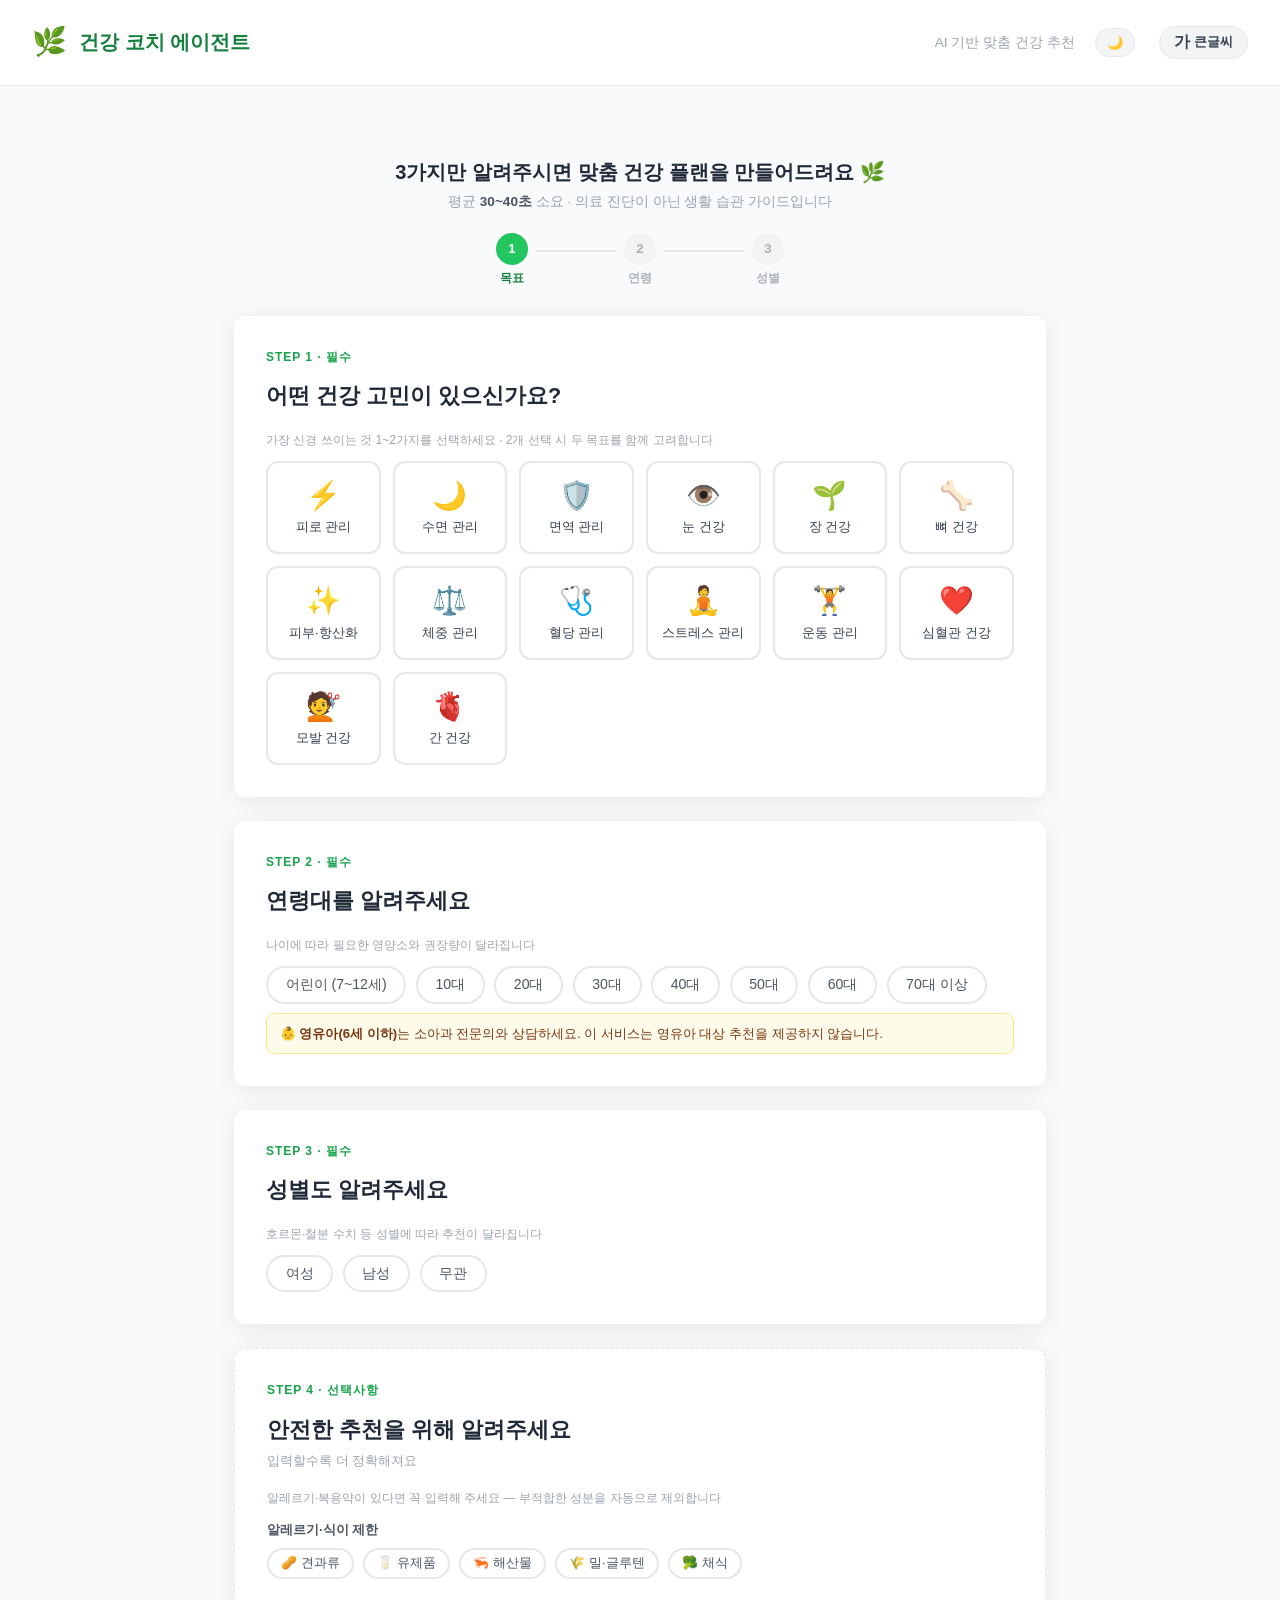
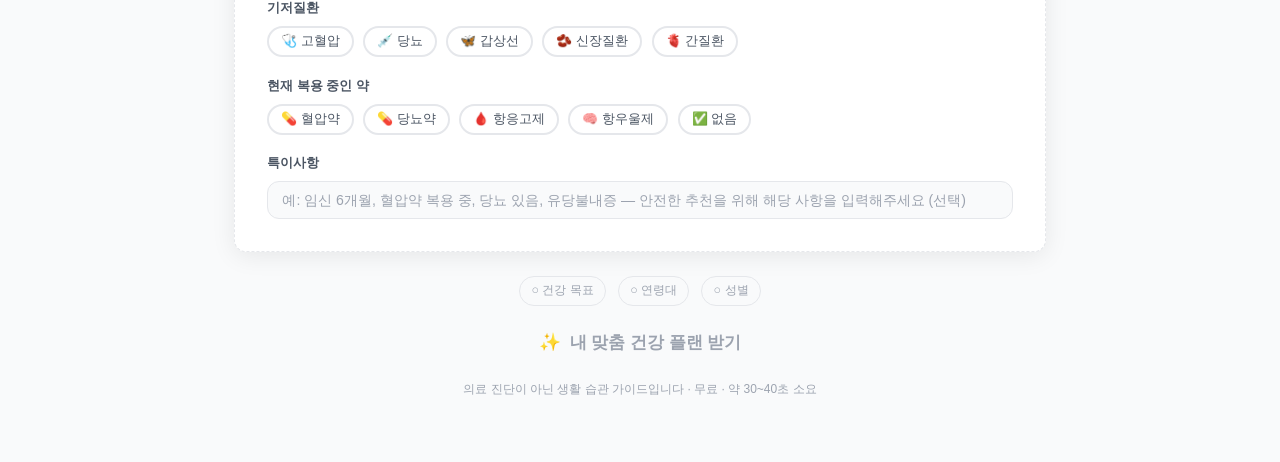
==== commit 57411f05: "Add 9 new UX features: dark mode, sticky tabs, tooltips, feedback, FAB, print, edit panel, form pers" ====
--- a/templates/index.html
+++ b/templates/index.html
@@ -12,11 +12,17 @@
   <span class="logo">🌿</span>
   <span class="brand">건강 코치 에이전트</span>
   <span class="tagline">AI 기반 맞춤 건강 추천</span>
+  <button class="btn-dark-mode" id="dark-mode-btn" onclick="toggleDarkMode()" title="다크 모드">
+    <span id="dark-mode-icon">🌙</span>
+  </button>
   <button class="btn-font-size" id="font-size-toggle" onclick="toggleLargeText()" title="글씨 크기 변경">
     <span id="font-size-icon">가</span>
     <span id="font-size-label">큰글씨</span>
   </button>
 </header>
+
+<!-- 스크롤 상단 버튼 -->
+<button id="scroll-top-btn" onclick="scrollToTop()" title="맨 위로">↑</button>
 
 <main>
 
@@ -44,20 +50,20 @@
       <p class="section-title">어떤 건강 고민이 있으신가요?</p>
       <p class="section-sub-hint">가장 신경 쓰이는 것 1~2가지를 선택하세요 · 2개 선택 시 두 목표를 함께 고려합니다</p>
       <div class="goal-grid">
-        <button class="goal-btn" data-value="피로 관리"    onclick="selectGoal(this)"><span class="icon">⚡</span>피로 관리</button>
-        <button class="goal-btn" data-value="수면 관리"    onclick="selectGoal(this)"><span class="icon">🌙</span>수면 관리</button>
-        <button class="goal-btn" data-value="면역 관리"    onclick="selectGoal(this)"><span class="icon">🛡️</span>면역 관리</button>
-        <button class="goal-btn" data-value="눈 건강"      onclick="selectGoal(this)"><span class="icon">👁️</span>눈 건강</button>
-        <button class="goal-btn" data-value="장 건강"      onclick="selectGoal(this)"><span class="icon">🌱</span>장 건강</button>
-        <button class="goal-btn" data-value="뼈 건강"      onclick="selectGoal(this)"><span class="icon">🦴</span>뼈 건강</button>
-        <button class="goal-btn" data-value="피부·항산화"  onclick="selectGoal(this)"><span class="icon">✨</span>피부·항산화</button>
-        <button class="goal-btn" data-value="체중 관리"    onclick="selectGoal(this)"><span class="icon">⚖️</span>체중 관리</button>
-        <button class="goal-btn" data-value="혈당 관리"    onclick="selectGoal(this)"><span class="icon">🩺</span>혈당 관리</button>
-        <button class="goal-btn" data-value="스트레스 관리" onclick="selectGoal(this)"><span class="icon">🧘</span>스트레스 관리</button>
-        <button class="goal-btn" data-value="운동 관리"    onclick="selectGoal(this)"><span class="icon">🏋️</span>운동 관리</button>
-        <button class="goal-btn" data-value="심혈관 건강"  onclick="selectGoal(this)"><span class="icon">❤️</span>심혈관 건강</button>
-        <button class="goal-btn" data-value="모발 건강"    onclick="selectGoal(this)"><span class="icon">💇</span>모발 건강</button>
-        <button class="goal-btn" data-value="간 건강"      onclick="selectGoal(this)"><span class="icon">🫀</span>간 건강</button>
+        <button class="goal-btn" data-value="피로 관리"    onclick="selectGoal(this)"><span class="icon">⚡</span>피로 관리<span class="goal-tip">만성 피로·집중력 저하·체력 부족을 개선하고 싶을 때</span></button>
+        <button class="goal-btn" data-value="수면 관리"    onclick="selectGoal(this)"><span class="icon">🌙</span>수면 관리<span class="goal-tip">잠들기 어렵거나 수면의 질·수면 시간이 부족할 때</span></button>
+        <button class="goal-btn" data-value="면역 관리"    onclick="selectGoal(this)"><span class="icon">🛡️</span>면역 관리<span class="goal-tip">자주 감기에 걸리거나 면역력이 약하다고 느낄 때</span></button>
+        <button class="goal-btn" data-value="눈 건강"      onclick="selectGoal(this)"><span class="icon">👁️</span>눈 건강<span class="goal-tip">눈 피로·건조함·시력 보호가 필요할 때</span></button>
+        <button class="goal-btn" data-value="장 건강"      onclick="selectGoal(this)"><span class="icon">🌱</span>장 건강<span class="goal-tip">소화 불량·변비·장내 환경 개선이 필요할 때</span></button>
+        <button class="goal-btn" data-value="뼈 건강"      onclick="selectGoal(this)"><span class="icon">🦴</span>뼈 건강<span class="goal-tip">골밀도·관절 건강·골다공증 예방이 필요할 때</span></button>
+        <button class="goal-btn" data-value="피부·항산화"  onclick="selectGoal(this)"><span class="icon">✨</span>피부·항산화<span class="goal-tip">피부 탄력·노화 예방·기미·건조함을 개선하고 싶을 때</span></button>
+        <button class="goal-btn" data-value="체중 관리"    onclick="selectGoal(this)"><span class="icon">⚖️</span>체중 관리<span class="goal-tip">체중 감량·체지방 감소·건강한 체형 유지가 목표일 때</span></button>
+        <button class="goal-btn" data-value="혈당 관리"    onclick="selectGoal(this)"><span class="icon">🩺</span>혈당 관리<span class="goal-tip">혈당 안정·당뇨 예방·식후 혈당 급상승을 줄이고 싶을 때</span></button>
+        <button class="goal-btn" data-value="스트레스 관리" onclick="selectGoal(this)"><span class="icon">🧘</span>스트레스 관리<span class="goal-tip">불안·긴장·번아웃·심리적 안정이 필요할 때</span></button>
+        <button class="goal-btn" data-value="운동 관리"    onclick="selectGoal(this)"><span class="icon">🏋️</span>운동 관리<span class="goal-tip">근력 향상·운동 후 회복·DOMS 감소가 필요할 때</span></button>
+        <button class="goal-btn" data-value="심혈관 건강"  onclick="selectGoal(this)"><span class="icon">❤️</span>심혈관 건강<span class="goal-tip">혈압·콜레스테롤·혈액순환 개선이 필요할 때</span></button>
+        <button class="goal-btn" data-value="모발 건강"    onclick="selectGoal(this)"><span class="icon">💇</span>모발 건강<span class="goal-tip">탈모·머리카락 손상·두피 건강이 걱정될 때</span></button>
+        <button class="goal-btn" data-value="간 건강"      onclick="selectGoal(this)"><span class="icon">🫀</span>간 건강<span class="goal-tip">간 기능·해독·지방간 예방이 필요할 때</span></button>
       </div>
       <div id="goal-selected-display" class="goal-selected-display" style="display:none"></div>
     </div>
@@ -986,8 +992,17 @@
     <button class="rtab" onclick="switchResultTab(3,this)">${isChildMode ? '🥦 영양 가이드' : '💊 영양제 <span class="rtab-count">' + nutrients.length + '</span>'}</button>
   </div>`;
 
+  const feedbackHtml = `
+    <div class="feedback-section" id="feedback-section">
+      <div class="feedback-question">이 추천이 도움이 됐나요?</div>
+      <div class="feedback-btns">
+        <button class="fb-btn" onclick="sendFeedback('좋아요',this)">👍 도움됐어요</button>
+        <button class="fb-btn" onclick="sendFeedback('별로',this)">👎 아쉬워요</button>
+      </div>
+    </div>`;
+
   el.innerHTML = tabBar +
-    `<div class="rtab-panel active">${TAB_INTRO[0]}${tab0}</div>` +
+    `<div class="rtab-panel active">${TAB_INTRO[0]}${tab0}${feedbackHtml}</div>` +
     `<div class="rtab-panel">${TAB_INTRO[1]}${tab1}</div>` +
     `<div class="rtab-panel">${TAB_INTRO[2]}${tab2}</div>` +
     `<div class="rtab-panel">${TAB_INTRO[3]}${tab3}</div>`;
@@ -1093,6 +1108,7 @@
   state.allergy = []; state.condition = []; state.medication = [];
   document.getElementById('extra-note').value = '';
   document.getElementById('error-box').style.display = 'none';
+  localStorage.removeItem('hca_form_state');
   updateGoalDisplay();
   updateBtn();
   window.scrollTo({ top: 0, behavior: 'smooth' });
@@ -1226,10 +1242,180 @@
   document.getElementById('font-size-toggle').classList.toggle('active', isLarge);
 }
 
-// ── 페이지 로드 시 저장 결과 확인 ────────────────
+// ── 다크 모드 ─────────────────────────────────────
+function toggleDarkMode() {
+  const isDark = document.documentElement.getAttribute('data-theme') === 'dark';
+  const next = isDark ? 'light' : 'dark';
+  document.documentElement.setAttribute('data-theme', next);
+  localStorage.setItem('theme', next);
+  document.getElementById('dark-mode-icon').textContent = next === 'dark' ? '☀️' : '🌙';
+}
+
+// ── 스크롤 상단 FAB ───────────────────────────────
+function scrollToTop() {
+  window.scrollTo({ top: 0, behavior: 'smooth' });
+}
+window.addEventListener('scroll', () => {
+  const fab = document.getElementById('scroll-top-btn');
+  if (fab) fab.classList.toggle('visible', window.scrollY > 300);
+}, { passive: true });
+
+// ── 인쇄·저장 ────────────────────────────────────
+function printResult() {
+  // 모든 탭 패널을 일시적으로 표시해서 인쇄
+  document.querySelectorAll('.rtab-panel').forEach(p => p.style.display = 'block');
+  window.print();
+  // 인쇄 후 복원
+  setTimeout(() => {
+    document.querySelectorAll('.rtab-panel').forEach((p, i) => {
+      p.style.display = '';
+      p.classList.toggle('active', i === _activeTabIdx);
+    });
+  }, 500);
+}
+let _activeTabIdx = 0;
+
+// ── 탭 전환 (activeIdx 추적) ─────────────────────
+function switchResultTab(idx, tabEl) {
+  _activeTabIdx = idx;
+  document.querySelectorAll('.rtab').forEach((t, i) => t.classList.toggle('active', i === idx));
+  document.querySelectorAll('.rtab-panel').forEach((p, i) => p.classList.toggle('active', i === idx));
+}
+
+// ── 피드백 ───────────────────────────────────────
+function sendFeedback(val, btn) {
+  document.querySelectorAll('.fb-btn').forEach(b => b.classList.remove('selected'));
+  btn.classList.add('selected');
+  localStorage.setItem('hca_feedback', JSON.stringify({ val, at: new Date().toISOString() }));
+  const q = document.querySelector('.feedback-question');
+  if (q) {
+    q.innerHTML = val === '좋아요'
+      ? '<span class="feedback-thanks">감사해요! 더 좋은 추천을 위해 계속 발전할게요 🌿</span>'
+      : '<span class="feedback-thanks">소중한 의견 감사해요. 더 나은 서비스가 될게요 💪</span>';
+  }
+  document.querySelector('.feedback-btns')?.remove();
+}
+
+// ── 조건 수정 패널 ────────────────────────────────
+function toggleEditPanel() {
+  const panel = document.getElementById('edit-panel');
+  if (!panel) return;
+  const isOpen = panel.style.display !== 'none';
+  panel.style.display = isOpen ? 'none' : 'block';
+  if (!isOpen) _populateEditPanel();
+}
+
+function _populateEditPanel() {
+  // 현재 state 값으로 edit panel chips 동기화
+  ['age','gender'].forEach(type => {
+    const grpId = `edit-${type}-group`;
+    document.querySelectorAll(`#${grpId} .chip`).forEach(c => {
+      c.classList.toggle('active', c.dataset.value === state[type]);
+    });
+  });
+  ['allergy','condition','medication'].forEach(type => {
+    const grpId = `edit-${type}-group`;
+    document.querySelectorAll(`#${grpId} .chip`).forEach(c => {
+      c.classList.toggle('active', state[type].includes(c.dataset.value));
+    });
+  });
+}
+
+function editChip(type, el) {
+  const grpId = `edit-${type}-group`;
+  document.querySelectorAll(`#${grpId} .chip`).forEach(c => c.classList.remove('active'));
+  el.classList.add('active');
+}
+
+function editToggle(type, el) {
+  el.classList.toggle('active');
+}
+
+async function rerunFromEdit() {
+  const panel = document.getElementById('edit-panel');
+  // 연령대
+  const ageEl = document.querySelector('#edit-age-group .chip.active');
+  if (ageEl) state.age = ageEl.dataset.value;
+  // 성별
+  const genderEl = document.querySelector('#edit-gender-group .chip.active');
+  if (genderEl) state.gender = genderEl.dataset.value;
+  // 알레르기
+  state.allergy   = [...document.querySelectorAll('#edit-allergy-group .chip.active')].map(c => c.dataset.value);
+  state.condition = [...document.querySelectorAll('#edit-condition-group .chip.active')].map(c => c.dataset.value);
+  state.medication= [...document.querySelectorAll('#edit-medication-group .chip.active')].map(c => c.dataset.value);
+
+  panel.style.display = 'none';
+  saveFormState();
+  await runPipeline();
+}
+
+// ── 폼 상태 자동저장·복원 ─────────────────────────
+function saveFormState() {
+  localStorage.setItem('hca_form_state', JSON.stringify({
+    goals: state.goals, age: state.age, gender: state.gender,
+    allergy: state.allergy, condition: state.condition, medication: state.medication,
+    extraNote: document.getElementById('extra-note')?.value || '',
+  }));
+}
+
+function restoreFormState() {
+  const raw = localStorage.getItem('hca_form_state');
+  if (!raw) return;
+  try {
+    const s = JSON.parse(raw);
+    // 목표
+    (s.goals || []).forEach(g => {
+      const btn = document.querySelector(`.goal-btn[data-value="${g}"]`);
+      if (btn) { state.goals.push(g); btn.classList.add('active'); }
+    });
+    // 연령
+    if (s.age) {
+      state.age = s.age;
+      document.querySelector(`#age-group .chip[data-value="${s.age}"]`)?.classList.add('active');
+      filterGoalsByAge(s.age);
+    }
+    // 성별
+    if (s.gender) {
+      state.gender = s.gender;
+      document.querySelector(`#gender-group .chip[data-value="${s.gender}"]`)?.classList.add('active');
+    }
+    // 추가 항목
+    ['allergy','condition','medication'].forEach(type => {
+      (s[type] || []).forEach(v => {
+        state[type].push(v);
+        document.querySelector(`#${type}-group .chip[data-value="${v}"]`)?.classList.add('active');
+      });
+    });
+    // 특이사항
+    const noteEl = document.getElementById('extra-note');
+    if (noteEl && s.extraNote) noteEl.value = s.extraNote;
+
+    updateGoalDisplay();
+    updateBtn();
+  } catch(e) { localStorage.removeItem('hca_form_state'); }
+}
+
+// ── 페이지 로드 ──────────────────────────────────
 window.addEventListener('load', () => {
+  // 테마 복원
+  const savedTheme = localStorage.getItem('theme') || 'light';
+  document.documentElement.setAttribute('data-theme', savedTheme);
+  document.getElementById('dark-mode-icon').textContent = savedTheme === 'dark' ? '☀️' : '🌙';
+
+  // 큰글씨 복원
+  if (localStorage.getItem('largeText') === '1') toggleLargeText();
+
+  // 폼 상태 복원
+  restoreFormState();
+
+  // 저장된 결과 불러오기
   loadSavedResult();
-  if (localStorage.getItem('largeText') === '1') toggleLargeText();
+});
+
+// 폼 변경 시 자동저장
+document.addEventListener('change', saveFormState);
+document.addEventListener('click', e => {
+  if (e.target.closest('.goal-btn, .chip, #extra-note')) saveFormState();
 });
 </script>
 
--- a/static/style.css
+++ b/static/style.css
@@ -1281,7 +1281,12 @@
   border-bottom: 2px solid var(--gray-100);
   overflow-x: auto;
   scrollbar-width: none;
-}
+  position: sticky;
+  top: 62px; /* header height */
+  background: white;
+  z-index: 9;
+}
+[data-theme="dark"] .result-tabs { background: var(--surface); }
 .result-tabs::-webkit-scrollbar { display: none; }
 
 .rtab {
@@ -1344,3 +1349,256 @@
   margin: .75rem 0 .25rem;
   line-height: 1.5;
 }
+
+/* ── 탭 전환 애니메이션 ─────────────────────────────── */
+@keyframes fadeSlideIn {
+  from { opacity: 0; transform: translateY(6px); }
+  to   { opacity: 1; transform: translateY(0); }
+}
+.rtab-panel.active { animation: fadeSlideIn .2s ease; }
+
+/* ── 다크 모드 ─────────────────────────────────────── */
+:root {
+  --bg:      #f9fafb;
+  --surface: #ffffff;
+  --border:  #e5e7eb;
+  --text-primary: #1f2937;
+  --text-secondary: #4b5563;
+  --text-muted: #9ca3af;
+}
+[data-theme="dark"] {
+  --bg:      #0f172a;
+  --surface: #1e293b;
+  --border:  #334155;
+  --text-primary: #f1f5f9;
+  --text-secondary: #94a3b8;
+  --text-muted: #64748b;
+  --green-50:  #052e16;
+  --green-100: #14532d;
+  --green-400: #4ade80;
+  --green-500: #22c55e;
+  --green-600: #16a34a;
+  --green-700: #4ade80;
+  --gray-50:   #0f172a;
+  --gray-100:  #1e293b;
+  --gray-200:  #334155;
+  --gray-400:  #64748b;
+  --gray-600:  #94a3b8;
+  --gray-700:  #cbd5e1;
+  --gray-800:  #f1f5f9;
+  --orange-400:#fb923c;
+  --blue-500:  #60a5fa;
+}
+[data-theme="dark"] body        { background: var(--bg); color: var(--text-primary); }
+[data-theme="dark"] header      { background: var(--surface); border-color: var(--border); }
+[data-theme="dark"] .card       { background: var(--surface); }
+[data-theme="dark"] .goal-btn   { background: var(--surface); border-color: var(--border); color: var(--text-primary); }
+[data-theme="dark"] .goal-btn:hover  { background: #052e16; border-color: var(--green-500); }
+[data-theme="dark"] .goal-btn.active { background: #052e16; border-color: var(--green-500); color: var(--green-400); }
+[data-theme="dark"] .chip            { background: var(--surface); border-color: var(--border); color: var(--text-secondary); }
+[data-theme="dark"] .chip.active     { background: var(--green-600); border-color: var(--green-600); color: white; }
+[data-theme="dark"] .result-tabs     { border-color: var(--border); background: var(--surface); }
+[data-theme="dark"] .rtab           { color: var(--text-muted); }
+[data-theme="dark"] .rtab:hover     { background: var(--border); color: var(--text-primary); }
+[data-theme="dark"] .rtab.active    { background: var(--surface); color: var(--green-400); border-bottom-color: var(--green-500); }
+[data-theme="dark"] .food-card      { background: #1e293b; border-color: var(--border); }
+[data-theme="dark"] .habit-card     { background: #1e293b; border-color: var(--border); }
+[data-theme="dark"] .nutrient-card  { background: #1e293b; border-color: var(--border); }
+[data-theme="dark"] .summary-card   { background: #052e16; border-color: var(--green-600); }
+[data-theme="dark"] .tab-intro      { background: #052e16; color: var(--green-400); border-color: var(--green-500); }
+[data-theme="dark"] .form-intro-title { color: var(--text-primary); }
+[data-theme="dark"] .section-title  { color: var(--text-primary); }
+[data-theme="dark"] .nc-name        { color: var(--text-primary); }
+[data-theme="dark"] .nc-reason      { color: var(--text-secondary); }
+[data-theme="dark"] .age-notice     { background: #422006; border-color: #92400e; color: #fde68a; }
+[data-theme="dark"] .disclaimer-box { background: #1e293b; border-color: var(--border); color: var(--text-muted); }
+[data-theme="dark"] .error-box      { background: #450a0a; border-color: #7f1d1d; color: #fca5a5; }
+[data-theme="dark"] .nc-tier2 summary, [data-theme="dark"] .nc-tier3 summary { color: var(--text-secondary); }
+[data-theme="dark"] .nc-detail-row  { color: var(--text-secondary); }
+[data-theme="dark"] .progress-bar-track { background: var(--border); }
+[data-theme="dark"] .personalized-intro { background: #052e16; border-color: #14532d; color: var(--green-400); }
+
+/* 다크 모드 토글 버튼 */
+.btn-dark-mode {
+  display: flex; align-items: center; gap: .3rem;
+  margin-left: .5rem;
+  padding: .4rem .7rem;
+  background: var(--gray-100);
+  border: 1.5px solid var(--gray-200);
+  border-radius: 999px;
+  cursor: pointer;
+  font-size: .82rem; color: var(--gray-700);
+  transition: all .15s;
+  white-space: nowrap;
+}
+.btn-dark-mode:hover { background: var(--gray-200); }
+[data-theme="dark"] .btn-dark-mode { background: var(--border); color: var(--text-primary); border-color: var(--border); }
+
+/* ── 목표 툴팁 ──────────────────────────────────────── */
+.goal-btn { position: relative; }
+.goal-tip {
+  position: absolute;
+  bottom: calc(100% + 8px);
+  left: 50%; transform: translateX(-50%);
+  background: var(--gray-800);
+  color: white;
+  font-size: .71rem; font-weight: 500;
+  padding: .4rem .7rem;
+  border-radius: 7px;
+  white-space: nowrap;
+  pointer-events: none;
+  opacity: 0;
+  transition: opacity .15s;
+  z-index: 100;
+  max-width: 200px;
+  white-space: normal;
+  text-align: center;
+  line-height: 1.4;
+}
+.goal-tip::after {
+  content: '';
+  position: absolute;
+  top: 100%; left: 50%; transform: translateX(-50%);
+  border: 5px solid transparent;
+  border-top-color: var(--gray-800);
+}
+.goal-btn:hover .goal-tip,
+.goal-btn:focus .goal-tip { opacity: 1; }
+[data-theme="dark"] .goal-tip { background: #334155; }
+[data-theme="dark"] .goal-tip::after { border-top-color: #334155; }
+
+/* ── 스크롤 상단 FAB ──────────────────────────────── */
+#scroll-top-btn {
+  position: fixed;
+  bottom: 2rem; right: 1.5rem;
+  width: 44px; height: 44px;
+  background: var(--green-600);
+  color: white;
+  border: none; border-radius: 50%;
+  font-size: 1.1rem;
+  cursor: pointer;
+  box-shadow: 0 4px 16px rgba(22,163,74,.4);
+  display: flex; align-items: center; justify-content: center;
+  opacity: 0; pointer-events: none;
+  transition: opacity .2s, transform .2s;
+  z-index: 50;
+}
+#scroll-top-btn.visible { opacity: 1; pointer-events: auto; }
+#scroll-top-btn:hover { transform: translateY(-2px); background: var(--green-700); }
+
+/* ── 피드백 섹션 ──────────────────────────────────── */
+.feedback-section {
+  margin: 1.5rem 0 .5rem;
+  padding: 1.25rem 1.5rem;
+  background: white;
+  border: 1.5px solid var(--gray-200);
+  border-radius: var(--radius);
+  text-align: center;
+}
+[data-theme="dark"] .feedback-section { background: var(--surface); border-color: var(--border); }
+.feedback-question {
+  font-size: .88rem; font-weight: 600; color: var(--gray-700);
+  margin-bottom: .85rem;
+}
+[data-theme="dark"] .feedback-question { color: var(--text-secondary); }
+.feedback-btns {
+  display: flex; gap: .6rem; justify-content: center;
+}
+.fb-btn {
+  display: flex; align-items: center; gap: .4rem;
+  padding: .55rem 1.25rem;
+  border: 2px solid var(--gray-200);
+  border-radius: 999px;
+  background: white;
+  font-size: .85rem; font-weight: 600;
+  cursor: pointer;
+  transition: all .15s;
+  color: var(--gray-600);
+}
+[data-theme="dark"] .fb-btn { background: var(--surface); border-color: var(--border); color: var(--text-secondary); }
+.fb-btn:hover { border-color: var(--green-400); color: var(--green-700); background: var(--green-50); }
+.fb-btn.selected { border-color: var(--green-600); background: var(--green-600); color: white; }
+.feedback-thanks { font-size: .82rem; color: var(--green-700); font-weight: 600; }
+[data-theme="dark"] .feedback-thanks { color: var(--green-400); }
+
+/* ── 조건 수정 패널 ────────────────────────────────── */
+.edit-panel {
+  background: var(--gray-50);
+  border: 1.5px solid var(--gray-200);
+  border-radius: var(--radius);
+  padding: 1.25rem;
+  margin: 1rem 0;
+  animation: fadeSlideIn .2s ease;
+}
+[data-theme="dark"] .edit-panel { background: #0f172a; border-color: var(--border); }
+.edit-panel-title {
+  font-size: .88rem; font-weight: 700; color: var(--gray-700);
+  margin-bottom: 1rem;
+}
+[data-theme="dark"] .edit-panel-title { color: var(--text-primary); }
+.edit-panel-grid {
+  display: grid;
+  grid-template-columns: repeat(auto-fill, minmax(200px, 1fr));
+  gap: .85rem;
+  margin-bottom: 1rem;
+}
+.edit-panel-group { display: flex; flex-direction: column; gap: .4rem; }
+.edit-panel-label {
+  font-size: .72rem; font-weight: 700; color: var(--gray-500);
+  text-transform: uppercase; letter-spacing: .05em;
+}
+[data-theme="dark"] .edit-panel-label { color: var(--text-muted); }
+.chip-group-sm { gap: .35rem; }
+.btn-rerun {
+  width: 100%;
+  padding: .75rem;
+  background: var(--green-600); color: white;
+  border: none; border-radius: var(--radius);
+  font-size: .9rem; font-weight: 700;
+  cursor: pointer;
+  transition: background .15s;
+}
+.btn-rerun:hover { background: var(--green-700); }
+
+/* ── 인쇄 ────────────────────────────────────────── */
+@media print {
+  header, .result-header, .result-actions, .result-tabs,
+  .edit-panel, #edit-panel, .feedback-section, #scroll-top-btn,
+  .btn-action, .btn-reset, .shop-cards, .result-section:has(.shop-cards),
+  .nc-tier2, .nc-tier3, .recipe-toggle, .recipe-box,
+  .disclaimer-box { display: none !important; }
+
+  body { background: white; font-size: 11pt; }
+  main { max-width: 100%; padding: 0; }
+  .rtab-panel { display: block !important; }
+  .card { box-shadow: none; border: 1px solid #ddd; page-break-inside: avoid; }
+  .result-meta-badges { margin-bottom: .5rem; }
+  .summary-card { background: #f0fdf4 !important; page-break-inside: avoid; }
+  .food-grid { grid-template-columns: repeat(3, 1fr); }
+  .nutrient-card { page-break-inside: avoid; }
+}
+
+/* ── 저장된 결과 배너 ──────────────────────────────── */
+.saved-banner {
+  display: flex;
+  align-items: center;
+  gap: .75rem;
+  padding: .75rem 1.1rem;
+  background: #eff6ff;
+  border: 1.5px solid #bfdbfe;
+  border-radius: var(--radius);
+  font-size: .82rem;
+  color: #1d4ed8;
+  font-weight: 500;
+  margin-bottom: .75rem;
+  flex-wrap: wrap;
+}
+[data-theme="dark"] .saved-banner { background: #1e3a5f; border-color: #3b82f6; color: #93c5fd; }
+.banner-close {
+  background: none; border: none;
+  font-size: .78rem; color: inherit;
+  cursor: pointer; opacity: .7;
+  padding: .1rem .4rem;
+  border-radius: 4px;
+}
+.banner-close:hover { opacity: 1; background: rgba(0,0,0,.06); }
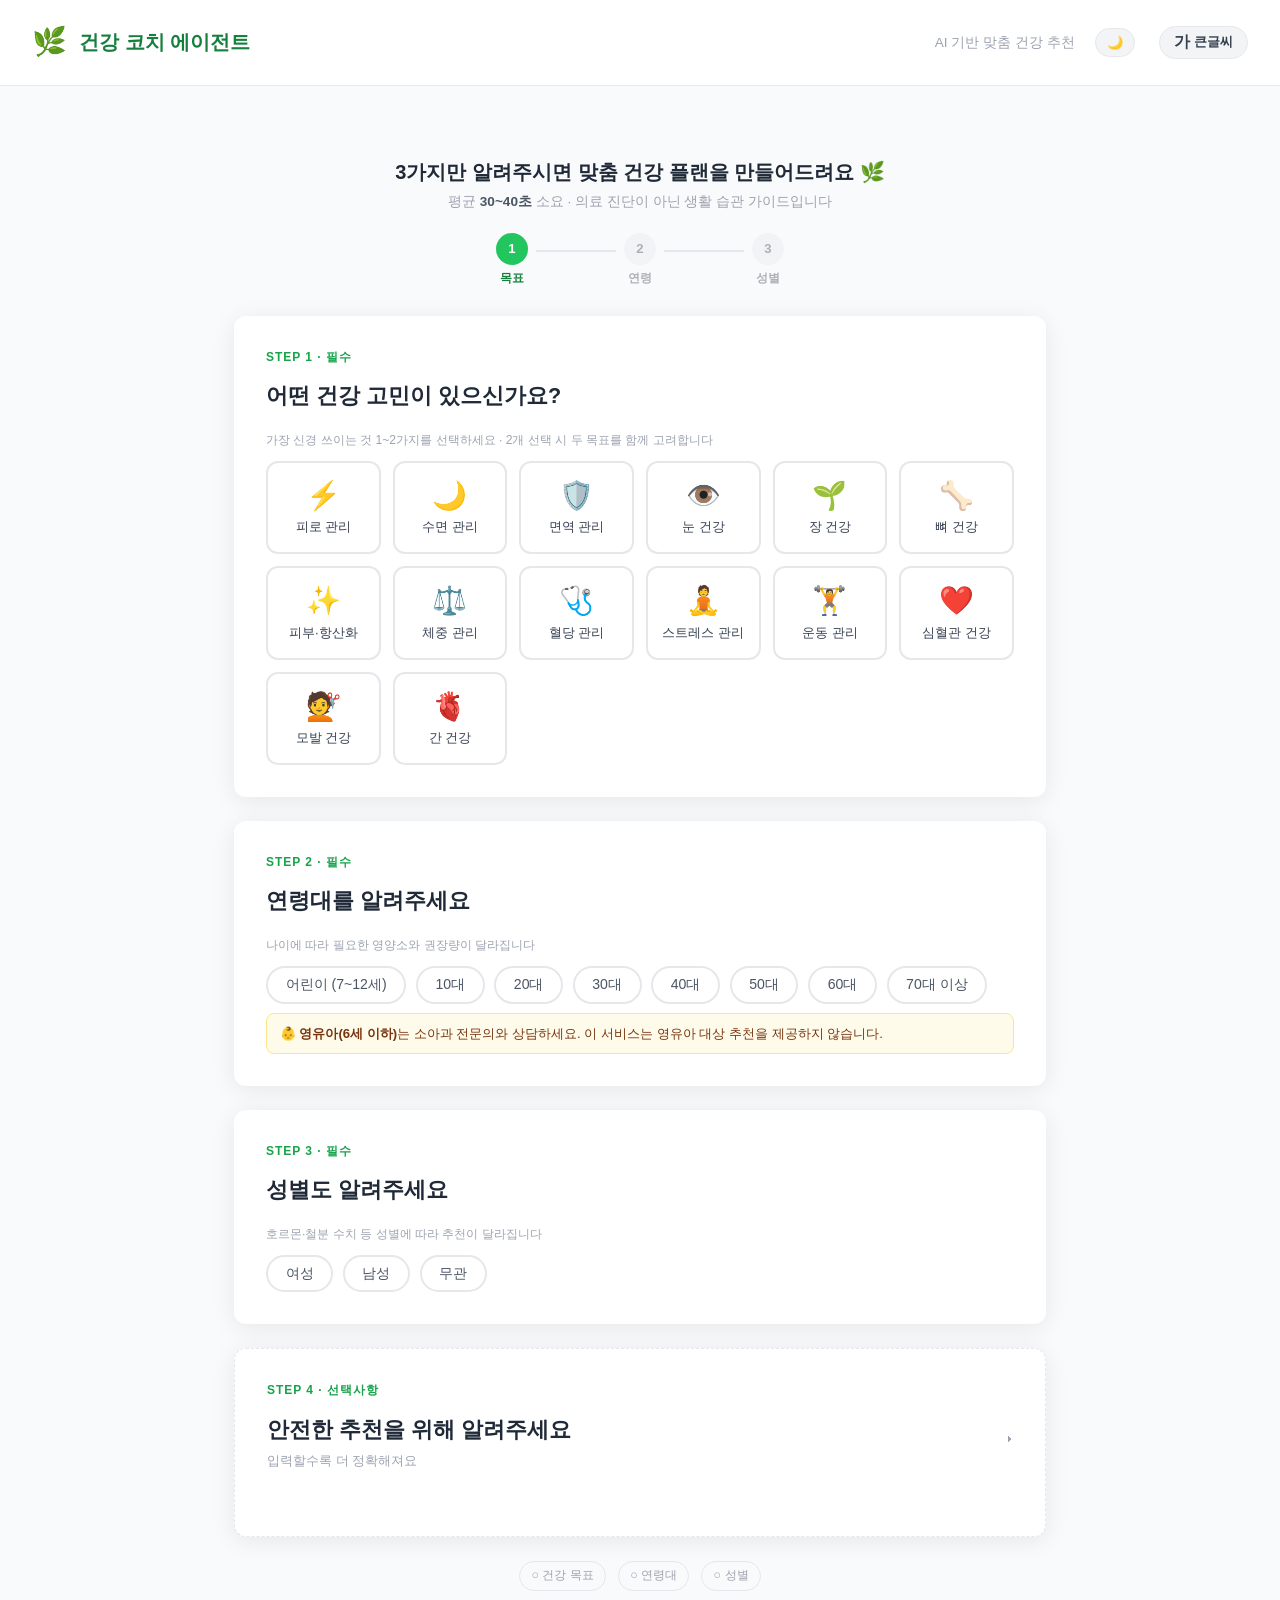
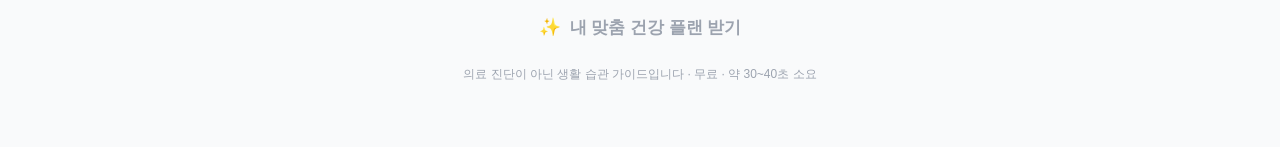
==== commit b2ebf7a3: "feat: 폼 UX 5가지 편의성 개선 - 폼 단계별 자동 스크롤: 목표→연령대→성별→실행버튼 순서로 자연스럽게 안내 - STEP 4 접이식 처리: 성별 선택 시 자동으로 열리고 " ====
--- a/templates/index.html
+++ b/templates/index.html
@@ -101,9 +101,15 @@
     </div>
 
     <!-- 추가 정보 (선택) -->
-    <div class="card extra-card">
-      <p class="section-label">STEP 4 · 선택사항</p>
-      <p class="section-title">안전한 추천을 위해 알려주세요 <span class="extra-hint">입력할수록 더 정확해져요</span></p>
+    <div class="card extra-card collapsed" id="extra-card">
+      <div class="extra-card-toggle" onclick="toggleExtra4()">
+        <div>
+          <p class="section-label">STEP 4 · 선택사항</p>
+          <p class="section-title">안전한 추천을 위해 알려주세요 <span class="extra-hint">입력할수록 더 정확해져요</span></p>
+        </div>
+        <span class="extra-card-arrow">▾</span>
+      </div>
+      <div class="extra-card-body">
       <p class="section-sub-hint">알레르기·복용약이 있다면 꼭 입력해 주세요 — 부적합한 성분을 자동으로 제외합니다</p>
 
       <div class="extra-row">
@@ -143,6 +149,7 @@
         <label class="extra-label">특이사항</label>
         <input type="text" id="extra-note" class="extra-input" placeholder="예: 임신 6개월, 혈압약 복용 중, 당뇨 있음, 유당불내증 — 안전한 추천을 위해 해당 사항을 입력해주세요 (선택)" maxlength="100" />
       </div>
+      </div><!-- /extra-card-body -->
     </div>
 
     <!-- 오류 -->
@@ -534,12 +541,12 @@
 function selectGoal(el) {
   const val = el.dataset.value;
   const idx = state.goals.indexOf(val);
+  const wasEmpty = state.goals.length === 0;
   if (idx !== -1) {
     state.goals.splice(idx, 1);
     el.classList.remove('active');
   } else {
     if (state.goals.length >= 2) {
-      // 가장 먼저 선택한 것 해제
       const first = state.goals.shift();
       document.querySelector(`.goal-btn[data-value="${first}"]`)?.classList.remove('active');
     }
@@ -548,6 +555,9 @@
   }
   updateGoalDisplay();
   updateBtn();
+  if (wasEmpty && state.goals.length === 1) {
+    setTimeout(() => document.getElementById('card-age')?.scrollIntoView({ behavior: 'smooth', block: 'start' }), 120);
+  }
 }
 
 function updateGoalDisplay() {
@@ -580,15 +590,36 @@
 
 function selectChip(type, el) {
   const group = type === 'age' ? 'age-group' : 'gender-group';
+  const hadValue = type === 'age' ? !!state.age : !!state.gender;
   document.querySelectorAll(`#${group} .chip`).forEach(b => b.classList.remove('active'));
   el.classList.add('active');
   if (type === 'age') {
     state.age = el.dataset.value;
     filterGoalsByAge(el.dataset.value);
+    if (!hadValue) setTimeout(() => document.getElementById('card-gender')?.scrollIntoView({ behavior: 'smooth', block: 'start' }), 120);
   } else {
     state.gender = el.dataset.value;
+    if (!hadValue) {
+      openExtra4();
+      setTimeout(() => document.getElementById('run-btn')?.scrollIntoView({ behavior: 'smooth', block: 'center' }), 380);
+    }
   }
   updateBtn();
+}
+
+function toggleExtra4() {
+  const card = document.getElementById('extra-card');
+  const isCollapsed = card.classList.contains('collapsed');
+  card.classList.toggle('collapsed', !isCollapsed);
+  card.classList.toggle('open', isCollapsed);
+}
+
+function openExtra4() {
+  const card = document.getElementById('extra-card');
+  if (card.classList.contains('collapsed')) {
+    card.classList.remove('collapsed');
+    card.classList.add('open');
+  }
 }
 
 function toggleExtra(type, el) {
@@ -738,6 +769,12 @@
   document.querySelectorAll('.rtab-panel').forEach((p, i) => p.classList.toggle('active', i === idx));
 }
 
+// ── 체크박스 토글 ────────────────────────────────
+function toggleCheck(el) {
+  const item = el.closest('.chk-item');
+  item.classList.toggle('checked');
+}
+
 // ── 카드 렌더링 ──────────────────────────────────
 function renderResultCards(meta) {
   const el = document.getElementById('result-content');
@@ -754,104 +791,136 @@
   // ── 탭0: 요약 ────────────────────────────────────
   let tab0 = '';
   {
-    const actions = [];
-    if (habits[0])    actions.push({ icon: '🏃', text: habits[0].title });
-    if (habits[1])    actions.push({ icon: '💡', text: habits[1].title });
-    if (foods[0] && actions.length < 3) actions.push({ icon: '🥗', text: `${foods[0].name} 섭취하기` });
-    if (nutrients[0] && actions.length < 3) actions.push({ icon: '💊', text: `${nutrients[0].name} 보충 고려` });
-    const top3 = actions.slice(0, 3);
-    const nutriPriority = nutrients.slice(0, 4).map(n => n.name).join(' › ');
+    const GOAL_ICON_MAP = {
+      fatigue_management:'⚡', sleep_management:'🌙', immunity_management:'🛡️',
+      eye_health:'👁️', gut_health:'🌱', bone_health:'🦴', skin_antioxidant:'✨',
+      weight_management:'⚖️', blood_sugar_management:'🩺', stress_management:'🧘',
+      exercise_recovery:'🏋️', cardiovascular_health:'❤️', hair_health:'💇', liver_health:'🫀',
+    };
+    const goalIcon = GOAL_ICON_MAP[primaryKey] || '🎯';
+    const goalStr  = goalLabels.join(' + ');
+    const whoStr   = [prof.age_label, prof.gender_label].filter(Boolean).join(' · ');
+    const goalSummary = GOAL_SUMMARY_MAP[primaryKey] || '';
+
+    // ── 히어로 카드
+    tab0 += `<div class="rs-hero">
+      <div class="rs-hero-bg"></div>
+      <div class="rs-hero-body">
+        <div class="rs-hero-who">${whoStr || '맞춤 플랜'}</div>
+        <div class="rs-hero-goal"><span class="rs-hero-icon">${goalIcon}</span>${goalStr}</div>
+        ${goalSummary ? `<div class="rs-hero-desc">${goalSummary}</div>` : ''}
+      </div>
+      <div class="rs-stats">
+        <div class="rs-stat" onclick="switchResultTab(1,document.querySelectorAll('.rtab')[1])">
+          <div class="rs-stat-num">${foods.length}</div>
+          <div class="rs-stat-label">🥗 음식</div>
+        </div>
+        <div class="rs-stat-divider"></div>
+        <div class="rs-stat" onclick="switchResultTab(2,document.querySelectorAll('.rtab')[2])">
+          <div class="rs-stat-num">${habits.length}</div>
+          <div class="rs-stat-label">🏃 습관</div>
+        </div>
+        <div class="rs-stat-divider"></div>
+        <div class="rs-stat" onclick="switchResultTab(3,document.querySelectorAll('.rtab')[3])">
+          <div class="rs-stat-num">${nutrients.length}</div>
+          <div class="rs-stat-label">${isChildMode ? '🥦 가이드' : '💊 영양제'}</div>
+        </div>
+      </div>
+    </div>`;
+
+    // ── 오늘의 체크리스트
+    const chkItems = [];
+    habits.slice(0, 2).forEach(h => chkItems.push({ icon: habitIcon(h.title), text: h.title, tab: 2 }));
+    if (foods[0] && chkItems.length < 3) chkItems.push({ icon: foodIcon(foods[0].name), text: `${foods[0].name} 챙겨 먹기`, tab: 1 });
+    if (nutrients[0] && !isChildMode && chkItems.length < 3) chkItems.push({ icon: nutrientIcon(nutrients[0].name), text: `${nutrients[0].name} 복용 확인`, tab: 3 });
+
+    if (chkItems.length) {
+      tab0 += `<div class="rs-checklist">
+        <div class="rs-checklist-title">✅ 오늘 할 일</div>
+        ${chkItems.map((item, i) => `
+          <div class="chk-item" onclick="toggleCheck(this)">
+            <div class="chk-box"><span class="chk-mark">✓</span></div>
+            <span class="chk-icon">${item.icon}</span>
+            <span class="chk-text">${item.text}</span>
+            <span class="chk-link" onclick="event.stopPropagation();switchResultTab(${item.tab},document.querySelectorAll('.rtab')[${item.tab}])">자세히</span>
+          </div>`).join('')}
+      </div>`;
+    }
+
+    // ── 영양제 우선순위 스택
+    if (!isChildMode && nutrients.length) {
+      const RANK_COLORS = ['#16a34a','#2563eb','#9333ea','#d97706'];
+      tab0 += `<div class="rs-priority">
+        <div class="rs-priority-title">💊 영양제 섭취 우선순위</div>
+        ${nutrients.slice(0, 4).map((n, i) => `
+          <div class="rs-priority-item" onclick="switchResultTab(3,document.querySelectorAll('.rtab')[3])">
+            <div class="rs-rank-badge" style="background:${RANK_COLORS[i]};">${i+1}</div>
+            <div class="rs-rank-icon">${nutrientIcon(n.name)}</div>
+            <div class="rs-rank-info">
+              <div class="rs-rank-name">${n.name}</div>
+              ${n.name_en ? `<div class="rs-rank-en">${n.name_en}</div>` : ''}
+            </div>
+            ${n.daily_intake ? `<div class="rs-rank-dose">${n.daily_intake.amount}</div>` : ''}
+            <span class="rs-rank-arrow">›</span>
+          </div>`).join('')}
+      </div>`;
+    }
+
+    // ── 주의 배너
     const warnings = [];
     if (meta.top_warning) warnings.push(meta.top_warning);
-    if (isChildMode) warnings.push('어린이(7~12세)는 보호자·전문가 상담 후 복용하세요');
+    if (isChildMode) warnings.push('어린이(7~12세)는 보호자 · 전문가와 상담 후 복용하세요');
     else if (nutrients.some(n => (n.cautions||{}).level === 'consult'))
       warnings.push('일부 성분은 전문가 상담 후 복용하세요');
-
-    const goalStr = goalLabels.join(' + ');
-    const whoStr  = [prof.age_label, prof.gender_label].filter(Boolean).join(' · ');
-
-    tab0 += `<div class="summary-card">
-      <div class="summary-who">${whoStr ? `<span class="summary-who-label">${whoStr}</span>` : ''}<span class="summary-goal-label">🎯 핵심 목표: <strong>${goalStr}</strong></span></div>
-      <div class="summary-sections">
-        <div class="summary-section">
-          <div class="summary-section-title">✅ 오늘 바로 시작할 ${top3.length}가지</div>
-          <ol class="summary-action-list">
-            ${top3.map((a, i) => {
-              const tabIdx = a.icon === '🥗' ? 1 : a.icon === '🏃' || a.icon === '💡' ? 2 : 3;
-              return `<li onclick="switchResultTab(${tabIdx}, document.querySelectorAll('.rtab')[${tabIdx}])" style="cursor:pointer">
-                <span class="summary-action-icon">${a.icon}</span>${a.text}
-                <span class="summary-action-link">자세히 →</span>
-              </li>`;
-            }).join('')}
-          </ol>
-        </div>
-        ${nutriPriority && !isChildMode ? `
-        <div class="summary-section">
-          <div class="summary-section-title">💊 영양제 우선순위</div>
-          <div class="summary-priority">${nutriPriority}</div>
-          <div class="summary-section-hint" onclick="switchResultTab(3, document.querySelectorAll('.rtab')[3])" style="cursor:pointer">영양제 탭에서 상세 복용법 보기 →</div>
-        </div>` : ''}
-        ${warnings.length ? `
-        <div class="summary-section summary-warn-section">
-          ${warnings.map(w => `<div class="summary-warn">⚠️ ${w}</div>`).join('')}
-        </div>` : ''}
-      </div>
-    </div>`;
-
-    tab0 += `<div class="result-meta-badges">`;
-    goalLabels.forEach(g => tab0 += `<span class="meta-badge meta-badge-goal">🎯 ${g}</span>`);
-    if (prof.age_label)    tab0 += `<span class="meta-badge meta-badge-age">${prof.age_label}</span>`;
-    if (prof.gender_label) tab0 += `<span class="meta-badge meta-badge-gender">${prof.gender_label}</span>`;
-    tab0 += `</div>`;
-
-    const goalSummary = GOAL_SUMMARY_MAP[primaryKey];
-    if (goalSummary) {
-      const ageLabel   = prof.age_label    ? `<b>${prof.age_label}</b>` : '';
-      const goalsLabel = goalLabels.map(g => `<b>${g}</b>`).join(' + ');
-      const whoS = [ageLabel, prof.gender_label ? `<b>${prof.gender_label}</b>` : ''].filter(Boolean).join(' ');
-      tab0 += `<div class="personalized-intro">💡 ${whoS ? whoS + '의 ' : ''}${goalsLabel} 관리에는 ${goalSummary}</div>`;
+    if (warnings.length) {
+      tab0 += warnings.map(w => `<div class="rs-warn">⚠️ ${w}</div>`).join('');
     }
-    if (meta.top_warning) tab0 += `<div class="warning-banner">⚠️ ${meta.top_warning}</div>`;
-    tab0 += `<div class="disclaimer-box">ℹ️ 이 내용은 의료적 진단이 아닙니다. 복용 중인 약이나 임신·수유 중이라면 전문가 상담이 필요할 수 있어요.</div>`;
+    tab0 += `<div class="disclaimer-box">ℹ️ 의료적 진단이 아닙니다 · 복용 중인 약이 있거나 임신·수유 중이라면 전문가 상담이 필요할 수 있어요</div>`;
   }
 
   // ── 탭1: 음식 ────────────────────────────────────
+  const CAT_COLOR = {
+    '채소':'#16a34a','과일':'#ea580c','단백질':'#2563eb','유제품':'#7c3aed',
+    '생선':'#0891b2','탄수화물':'#d97706','건강보조식품':'#059669','견과류':'#92400e',
+    '발효식품':'#6d28d9','통곡물':'#b45309','복합탄수화물':'#b45309','항산화 식품':'#dc2626',
+    '건강한 지방':'#0d9488','향신채':'#65a30d','십자화과 채소':'#15803d','음료':'#0284c7',
+  };
   let tab1 = '';
   if (foods.length) {
-    tab1 += `<div class="result-section"><div class="result-section-title"><span>🥗</span> 추천 음식</div><div class="food-grid">`;
+    tab1 += `<div class="result-section"><div class="result-section-title"><span>🥗</span> 추천 음식 <span class="rs-count-label">${foods.length}가지</span></div><div class="food-grid-v2">`;
     for (let fi = 0; fi < foods.length; fi++) {
       const f = foods[fi];
       const isSec = f.goal_key && f.goal_key !== primaryKey;
-      const foodBadge = goalBadgeHtml(f, primaryKey, multiGoal);
-      const rid = `recipe-${fi}`;
+      const rid   = `recipe-${fi}`;
       const recipes = f.recipes || (f.recipe ? [Object.assign({label:'기본'}, f.recipe)] : []);
+      const catColor = CAT_COLOR[f.category] || '#16a34a';
       const foodNutrients = FOOD_NUTRIENTS_MAP[f.name] || [];
-      const nutrientBadgesHtml = foodNutrients.length
-        ? `<div class="food-nutrient-badges">${foodNutrients.map(n => `<span class="food-nutrient-badge">${n}</span>`).join('')}</div>` : '';
+      const secBadge = isSec && f.goal_key ? `<span class="food-goal-badge sec">${GOAL_LABEL_MAP[f.goal_key]||''}</span>` : '';
+      const suppBadge = f.category === '건강보조식품' ? `<span class="food-goal-badge supp">건강기능식품</span>` : '';
+      const matchBadges = getFoodMatchBadges(f, prof.age_group || state.age, primaryKey);
+      const matchBadgeHtml = matchBadges.length
+        ? `<div class="fv2-match-badges">${matchBadges.map(b=>`<span class="fv2-mbadge ${b.cls}">${b.text}</span>`).join('')}</div>`
+        : '';
+
       let recipesHtml = '';
       if (recipes.length) {
-        const tabs = recipes.map((r, ri) =>
-          `<button class="recipe-tab${ri===0?' active':''}" onclick="switchRecipe('${rid}',${ri},this)">${r.label||'기본'}</button>`
-        ).join('');
-        const panels = recipes.map((r, ri) =>
-          `<div class="recipe-panel${ri===0?'':' hidden'}" id="${rid}-p${ri}">
-            <div class="recipe-header"><span class="recipe-name">${r.name}</span><span class="recipe-time">⏱ ${r.time}</span></div>
-            <ol class="recipe-steps">${r.steps.map(s=>`<li>${s}</li>`).join('')}</ol>
-          </div>`
-        ).join('');
-        recipesHtml = `
-        <button class="recipe-toggle" onclick="toggleRecipe('${rid}', this)">🍳 레시피 보기</button>
-        <div class="recipe-box" id="${rid}"><div class="recipe-tabs">${tabs}</div>${panels}</div>`;
+        const rTabs   = recipes.map((r,ri) => `<button class="recipe-tab${ri===0?' active':''}" onclick="switchRecipe('${rid}',${ri},this)">${r.label||'기본'}</button>`).join('');
+        const rPanels = recipes.map((r,ri) => `<div class="recipe-panel${ri===0?'':' hidden'}" id="${rid}-p${ri}"><div class="recipe-header"><span class="recipe-name">${r.name}</span><span class="recipe-time">⏱ ${r.time}</span></div><ol class="recipe-steps">${r.steps.map(s=>`<li>${s}</li>`).join('')}</ol></div>`).join('');
+        recipesHtml = `<button class="recipe-toggle" onclick="toggleRecipe('${rid}',this)">🍳 레시피 보기</button><div class="recipe-box" id="${rid}"><div class="recipe-tabs">${rTabs}</div>${rPanels}</div>`;
       }
-      const matchBadges = getFoodMatchBadges(f, prof.age_group || prof.age_label, f.goal_key || primaryKey);
-      const matchBadgesHtml = matchBadges.length
-        ? `<div class="food-match-badges">${matchBadges.map(b => `<span class="food-match-badge ${b.cls}">${b.text}</span>`).join('')}</div>` : '';
-      tab1 += `<div class="food-card${isSec ? ' secondary-goal' : ''}">
-        <div class="food-card-icon">${foodIcon(f.name)}</div>
-        <div class="food-card-name">${f.name} ${foodBadge}${f.category === '건강보조식품' ? '<span class="food-supp-badge">건강기능식품</span>' : ''}</div>
-        ${nutrientBadgesHtml}${matchBadgesHtml}
-        <div class="food-card-reason">${f.reason || ''}</div>
-        ${f.serving_suggestion ? `<div class="food-card-tip">🍽️ ${f.serving_suggestion}</div>` : ''}
+
+      tab1 += `<div class="food-card-v2${isSec?' secondary-goal':''}">
+        <div class="fv2-top" style="--cat:${catColor}">
+          <div class="fv2-icon-wrap"><span class="fv2-icon">${foodIcon(f.name)}</span></div>
+          <div class="fv2-meta">
+            <div class="fv2-name">${f.name}${secBadge}${suppBadge}</div>
+            ${f.category ? `<div class="fv2-cat" style="color:${catColor}">${f.category}</div>` : ''}
+          </div>
+        </div>
+        ${matchBadgeHtml}
+        ${foodNutrients.length ? `<div class="fv2-nutrients">${foodNutrients.map(n=>`<span class="fv2-nbadge">${n}</span>`).join('')}</div>` : ''}
+        <div class="fv2-reason">${f.reason || ''}</div>
+        ${f.serving_suggestion ? `<div class="fv2-tip"><span class="fv2-tip-label">🍽️ 섭취 방법</span>${f.serving_suggestion}</div>` : ''}
         ${recipesHtml}
       </div>`;
     }
@@ -861,33 +930,36 @@
   }
 
   // ── 탭2: 생활습관 ─────────────────────────────────
+  const MEDAL = ['🥇','🥈','🥉'];
+  const DIFF_CFG = {
+    '쉬움':   { color:'#16a34a', bg:'#f0fdf4', dots:1, label:'쉬움' },
+    '보통':   { color:'#d97706', bg:'#fffbeb', dots:2, label:'보통' },
+    '어려움': { color:'#dc2626', bg:'#fef2f2', dots:3, label:'어려움' },
+  };
   let tab2 = '';
   if (habits.length) {
-    const DIFF_META = {
-      '쉬움': { cls:'diff-easy', bar:1, label:'쉬움' },
-      '보통': { cls:'diff-medium', bar:2, label:'보통' },
-      '어려움': { cls:'diff-hard', bar:3, label:'어려움' },
-    };
-    tab2 += `<div class="result-section"><div class="result-section-title"><span>🏃</span> 생활습관 제안</div><div class="habit-list">`;
+    tab2 += `<div class="result-section"><div class="result-section-title"><span>🏃</span> 생활습관 제안 <span class="rs-count-label">${habits.length}가지</span></div><div class="habit-list-v2">`;
     habits.forEach((h, hi) => {
-      const hIsSec = h.goal_key && h.goal_key !== primaryKey;
-      const hBadge = goalBadgeHtml(h, primaryKey, multiGoal);
-      const dm = DIFF_META[h.difficulty] || DIFF_META['보통'];
-      const bars = [1,2,3].map(n => `<span class="diff-bar${n <= dm.bar ? ' filled' : ''}"></span>`).join('');
-      tab2 += `<div class="habit-card${hIsSec ? ' secondary-goal' : ''}">
-        <div class="habit-rank">${hi + 1}순위</div>
-        <div class="habit-card-icon">${habitIcon(h.title)}</div>
-        <div class="habit-card-body">
-          <div class="habit-card-header">
-            <span class="habit-card-title">${h.title}</span>
-            ${hBadge}
-            ${h.frequency ? `<span class="badge badge-freq">${h.frequency}</span>` : ''}
+      const dc = DIFF_CFG[h.difficulty] || DIFF_CFG['보통'];
+      const dots = [1,2,3].map(n=>`<span class="hv2-dot${n<=dc.dots?' on':''}" style="${n<=dc.dots?'background:'+dc.color:''}"></span>`).join('');
+      const secBadge = (h.goal_key && h.goal_key !== primaryKey) ? `<span class="food-goal-badge sec">${GOAL_LABEL_MAP[h.goal_key]||''}</span>` : '';
+      tab2 += `<div class="habit-card-v2">
+        <div class="hv2-left">
+          <div class="hv2-medal">${MEDAL[hi] || `${hi+1}`}</div>
+          <div class="hv2-icon">${habitIcon(h.title)}</div>
+        </div>
+        <div class="hv2-body">
+          <div class="hv2-header">
+            <span class="hv2-title">${h.title}</span>${secBadge}
+            ${h.frequency ? `<span class="hv2-freq">${h.frequency}</span>` : ''}
           </div>
-          <div class="habit-meta-row">
-            <span class="habit-effect">⚡ ${h.effect || h.description || ''}</span>
-            <span class="habit-diff ${dm.cls}"><span class="diff-bars">${bars}</span>${dm.label}</span>
+          <div class="hv2-effect">${h.effect || h.description || ''}</div>
+          <div class="hv2-footer">
+            <div class="hv2-diff" style="background:${dc.bg};color:${dc.color}">
+              <span class="hv2-dots">${dots}</span> ${dc.label}
+            </div>
+            ${h.start_tip ? `<div class="hv2-tip">▶ ${h.start_tip}</div>` : ''}
           </div>
-          ${h.start_tip ? `<div class="habit-start-tip">▶ 시작법: ${h.start_tip}</div>` : ''}
         </div>
       </div>`;
     });
@@ -897,6 +969,17 @@
   }
 
   // ── 탭3: 영양제 + 쇼핑 ───────────────────────────
+  const CAUTION_CFG = {
+    info:    { color:'#2563eb', bg:'#eff6ff', border:'#bfdbfe', label:'일반 정보',     icon:'ℹ️' },
+    warning: { color:'#d97706', bg:'#fffbeb', border:'#fde68a', label:'주의 필요',     icon:'⚠️' },
+    consult: { color:'#dc2626', bg:'#fef2f2', border:'#fecaca', label:'전문가 상담',   icon:'🚨' },
+  };
+  const PRIO_GRAD = [
+    'linear-gradient(135deg,#16a34a,#22c55e)',
+    'linear-gradient(135deg,#2563eb,#60a5fa)',
+    'linear-gradient(135deg,#9333ea,#c084fc)',
+    'linear-gradient(135deg,#d97706,#fbbf24)',
+  ];
   let tab3 = '';
   if (isChildMode) {
     tab3 += `<div class="result-section child-nutrition-notice">
@@ -908,88 +991,99 @@
       </div>
     </div>`;
   } else if (nutrients.length) {
-    const REC_LEVEL = {
-      '높음': { cls:'rl-high', label:'추천도 높음' },
-      '중간': { cls:'rl-mid', label:'추천도 중간' },
-      '보통': { cls:'rl-normal', label:'추천도 보통' },
-    };
-    tab3 += `<div class="result-section"><div class="result-section-title"><span>💊</span> 영양 성분 제안</div><div class="nutrient-list">`;
+    tab3 += `<div class="result-section"><div class="result-section-title"><span>💊</span> 영양 성분 <span class="rs-count-label">${nutrients.length}가지</span></div><div class="nutrient-list-v2">`;
     nutrients.forEach((n, i) => {
-      const c = n.cautions || {};
+      const c   = n.cautions || {};
       const lvl = c.level || 'info';
-      const isSecondary = n.goal_key && n.goal_key !== primaryKey;
-      const goalBadge = goalBadgeHtml(n, primaryKey, multiGoal);
-      const rl = REC_LEVEL[n.recommendation_level] || REC_LEVEL['중간'];
-      const ageCtxHtml = n.age_boosted && n.age_context ? `<span class="nc-age-ctx">🎯 ${n.age_context}</span>` : '';
-      const foodFirstHtml = (n.food_first||[]).length
-        ? `<div class="nc-food-first">🥗 먼저 해볼 것: <span>${n.food_first.join(' · ')}</span></div>` : '';
-      const suppTipHtml = n.supplement_tip
-        ? `<div class="nc-supp-tip">💊 영양제로 갈 경우: ${n.supplement_tip}</div>` : '';
-      let tier2 = '';
-      if (n.daily_intake || n.best_time || (c.interaction_flags||[]).length) {
-        tier2 += `<details class="nc-tier2"><summary class="nc-tier2-summary">📋 상세 복용 정보 <span class="caution-chevron">▾</span></summary><div class="nc-tier2-body">`;
-        if (n.daily_intake) tier2 += `<div class="nc-detail-row"><span class="nc-detail-label">📊 하루 권장량</span><span>${n.daily_intake.amount}</span>${n.daily_intake.note ? `<span class="nc-detail-note">${n.daily_intake.note}</span>` : ''}</div>`;
-        if (n.best_time)    tier2 += `<div class="nc-detail-row"><span class="nc-detail-label">⏰ 복용 시간</span><span>${n.best_time.when}</span>${n.best_time.tip ? `<span class="nc-detail-note">${n.best_time.tip}</span>` : ''}</div>`;
-        if ((c.interaction_flags||[]).length) tier2 += `<div class="nc-detail-row"><span class="nc-detail-label">🔗 상호작용</span><span>${c.interaction_flags.join(' / ')}</span></div>`;
-        tier2 += `</div></details>`;
+      const cc  = CAUTION_CFG[lvl] || CAUTION_CFG.info;
+      const grad = PRIO_GRAD[i] || PRIO_GRAD[PRIO_GRAD.length-1];
+      const secBadge = (n.goal_key && n.goal_key !== primaryKey) ? `<span class="food-goal-badge sec">${GOAL_LABEL_MAP[n.goal_key]||''}</span>` : '';
+      const ageCtx = n.age_boosted && n.age_context ? `<div class="nv2-age-ctx">🎯 ${n.age_context}</div>` : '';
+      const foodFirst = (n.food_first||[]).length
+        ? `<div class="nv2-food-first"><span class="nv2-ff-label">🥗 먼저 식사로</span>${n.food_first.map(ff=>`<span class="nv2-ff-item">${ff}</span>`).join('')}</div>` : '';
+      const RL_CFG = { '높음': { cls:'nv2-rl-high', label:'추천도 높음' }, '중간': { cls:'nv2-rl-mid', label:'추천도 중간' }, '보통': { cls:'nv2-rl-normal', label:'추천도 보통' } };
+      const rl = RL_CFG[n.recommendation_level] || null;
+      const rlBadge = rl ? `<span class="nv2-rec-level ${rl.cls}">${rl.label}</span>` : '';
+
+      let dosageHtml = '';
+      if (n.daily_intake || n.best_time) {
+        dosageHtml += `<div class="nv2-dosage-row">`;
+        if (n.daily_intake) dosageHtml += `<div class="nv2-dosage-pill"><span class="nv2-dp-label">📊 권장량</span><strong>${n.daily_intake.amount}</strong></div>`;
+        if (n.best_time)    dosageHtml += `<div class="nv2-dosage-pill"><span class="nv2-dp-label">⏰ 복용 시간</span><strong>${n.best_time.when}</strong></div>`;
+        dosageHtml += `</div>`;
+        if (n.daily_intake?.note) dosageHtml += `<div class="nv2-note">${n.daily_intake.note}</div>`;
+        if (n.best_time?.tip)     dosageHtml += `<div class="nv2-note">${n.best_time.tip}</div>`;
       }
-      let tier3 = '';
+
+      let interactionHtml = '';
+      if ((c.interaction_flags||[]).length) {
+        interactionHtml = `<div class="nv2-interaction">🔗 상호작용: ${c.interaction_flags.join(' / ')}</div>`;
+      }
+
+      let cautionHtml = '';
       if ((c.items||[]).length) {
-        const lvlClass = { info:'caution-info', warning:'caution-warning', consult:'caution-consult' }[lvl] || 'caution-info';
-        const tier3Label = lvl === 'consult' ? '🚨 전문가 상담 필요 항목' : lvl === 'warning' ? '⚠️ 주의사항' : 'ℹ️ 세부 정보';
-        tier3 = `<details class="nc-tier3 caution-details ${lvlClass}"><summary class="caution-summary">${tier3Label} <span class="caution-chevron">▾</span></summary><ul class="caution-list">${c.items.map(it=>`<li>${it}</li>`).join('')}</ul></details>`;
+        cautionHtml = `<details class="nv2-caution" style="--cc:${cc.color};--cb:${cc.bg};--cbr:${cc.border}">
+          <summary class="nv2-caution-sum">${cc.icon} ${cc.label} <span class="caution-chevron">▾</span></summary>
+          <ul class="nv2-caution-list">${c.items.map(it=>`<li>${it}</li>`).join('')}</ul>
+        </details>`;
       }
-      tab3 += `<div class="nutrient-card${isSecondary ? ' secondary-goal' : ''}">
-        <div class="nc-header">
-          <div class="nc-icon">${nutrientIcon(n.name)}</div>
-          <div class="nc-title-block">
-            <div class="nc-name">${n.name} ${goalBadge}${ageCtxHtml}</div>
-            ${n.name_en ? `<div class="nc-name-en">${n.name_en}</div>` : ''}
+
+      tab3 += `<div class="nutrient-card-v2">
+        <div class="nv2-header">
+          <div class="nv2-rank" style="background:${grad}">${i+1}</div>
+          <div class="nv2-icon">${nutrientIcon(n.name)}</div>
+          <div class="nv2-title">
+            <div class="nv2-name">${n.name}${secBadge}</div>
+            <div class="nv2-badges-row">${n.name_en ? `<span class="nv2-en">${n.name_en}</span>` : ''}${rlBadge}</div>
           </div>
-          <span class="nc-rec-level ${rl.cls}">${rl.label}</span>
+          <div class="nv2-caution-badge" style="background:${cc.bg};color:${cc.color};border-color:${cc.border}">${cc.icon} ${cc.label}</div>
         </div>
-        <div class="nc-reason">${n.reason || ''}</div>
-        ${foodFirstHtml}${suppTipHtml}${tier2}${tier3}
+        ${ageCtx}
+        <div class="nv2-reason">${n.reason || ''}</div>
+        ${foodFirst}
+        ${dosageHtml}
+        ${interactionHtml}
+        ${n.supplement_tip ? `<div class="nv2-supp-tip"><span class="nv2-supp-tip-label">💊 보충제로 갈 경우</span><span class="nv2-supp-tip-body">${n.supplement_tip}</span></div>` : ''}
+        ${cautionHtml}
       </div>`;
     });
     tab3 += `</div></div>`;
 
     // 쇼핑
     tab3 += `<div class="result-section">
-      <div class="result-section-title"><span>🛒</span> 쇼핑몰에서 검색하기</div>
-      <div class="shop-notice">💡 아래 버튼을 클릭하면 각 쇼핑몰에서 직접 검색됩니다. 이 서비스는 특정 제품을 추천하거나 가격을 직접 비교하지 않습니다.</div>
-      <div class="shop-cards">`;
-    for (const n of nutrients) {
+      <div class="result-section-title"><span>🛒</span> 쇼핑몰 검색</div>
+      <div class="shop-notice">💡 아래 버튼으로 각 쇼핑몰에서 직접 검색할 수 있어요 · 특정 제품을 추천하지 않습니다</div>
+      <div class="shop-cards-v2">`;
+    nutrients.forEach((n, i) => {
       const qKo = encodeURIComponent(n.name);
       const qEn = encodeURIComponent(n.name_en || n.name);
-      tab3 += `<div class="shop-card">
-        <div class="shop-card-name">${nutrientIcon(n.name)} <strong>${n.name}</strong>${n.name_en ? `<span class="shop-name-en">${n.name_en}</span>` : ''}</div>
-        <div class="shop-card-btns">
-          <a class="shop-btn shop-naver" href="https://search.shopping.naver.com/search/all?query=${qKo}" target="_blank" rel="noopener"><span class="shop-btn-logo">N</span>네이버 쇼핑</a>
-          <a class="shop-btn shop-coupang" href="https://www.coupang.com/np/search?q=${qKo}" target="_blank" rel="noopener"><span class="shop-btn-logo">🛒</span>쿠팡</a>
-          ${n.name_en ? `<a class="shop-btn shop-iherb" href="https://www.iherb.com/search?kw=${qEn}" target="_blank" rel="noopener"><span class="shop-btn-logo">🌿</span>iHerb</a>` : ''}
+      tab3 += `<div class="shop-card-v2">
+        <div class="shop-v2-left">
+          <span class="shop-v2-rank" style="background:${PRIO_GRAD[i]||PRIO_GRAD[PRIO_GRAD.length-1]}">${i+1}</span>
+          <span class="shop-v2-icon">${nutrientIcon(n.name)}</span>
+          <div class="shop-v2-info">
+            <div class="shop-v2-name">${n.name}</div>
+            ${n.name_en ? `<div class="shop-v2-en">${n.name_en}</div>` : ''}
+          </div>
+        </div>
+        <div class="shop-v2-btns">
+          <a class="shop-btn shop-naver" href="https://search.shopping.naver.com/search/all?query=${qKo}" target="_blank" rel="noopener">네이버쇼핑</a>
+          <a class="shop-btn shop-coupang" href="https://www.coupang.com/np/search?q=${qKo}" target="_blank" rel="noopener">쿠팡</a>
+          ${n.name_en ? `<a class="shop-btn shop-iherb" href="https://www.iherb.com/search?kw=${qEn}" target="_blank" rel="noopener">iHerb</a>` : ''}
         </div>
       </div>`;
-    }
+    });
     tab3 += `</div></div>`;
   } else {
     tab3 = `<div class="tab-empty">추천 영양제 정보가 없습니다.</div>`;
   }
 
-  // ── 탭별 intro 문구 ──────────────────────────────
-  const TAB_INTRO = [
-    '', // 요약은 summary card가 이미 intro 역할
-    `<div class="tab-intro">평소 식단에 조금씩 추가해보세요 — 거창하게 바꿀 필요 없어요 🥗</div>`,
-    `<div class="tab-intro">작은 습관이 쌓이면 몸이 달라집니다 — 가장 쉬운 것부터 시작해보세요 🏃</div>`,
-    isChildMode ? '' : `<div class="tab-intro">부족한 영양소를 보충하는 방법이에요 — 식사로 먼저, 그래도 부족하면 영양제를 고려하세요 💊</div>`,
-  ];
-
-  // ── 탭 바 조립 ────────────────────────────────────
+  // ── 탭 바 ─────────────────────────────────────────
   const tabBar = `<div class="result-tabs">
     <button class="rtab active" onclick="switchResultTab(0,this)">📋 요약</button>
     <button class="rtab" onclick="switchResultTab(1,this)">🥗 음식 <span class="rtab-count">${foods.length}</span></button>
-    <button class="rtab" onclick="switchResultTab(2,this)">🏃 생활습관 <span class="rtab-count">${habits.length}</span></button>
-    <button class="rtab" onclick="switchResultTab(3,this)">${isChildMode ? '🥦 영양 가이드' : '💊 영양제 <span class="rtab-count">' + nutrients.length + '</span>'}</button>
+    <button class="rtab" onclick="switchResultTab(2,this)">🏃 습관 <span class="rtab-count">${habits.length}</span></button>
+    <button class="rtab" onclick="switchResultTab(3,this)">${isChildMode ? '🥦 가이드' : '💊 영양제 <span class="rtab-count">'+nutrients.length+'</span>'}</button>
   </div>`;
 
   const feedbackHtml = `
@@ -1002,10 +1096,10 @@
     </div>`;
 
   el.innerHTML = tabBar +
-    `<div class="rtab-panel active">${TAB_INTRO[0]}${tab0}${feedbackHtml}</div>` +
-    `<div class="rtab-panel">${TAB_INTRO[1]}${tab1}</div>` +
-    `<div class="rtab-panel">${TAB_INTRO[2]}${tab2}</div>` +
-    `<div class="rtab-panel">${TAB_INTRO[3]}${tab3}</div>`;
+    `<div class="rtab-panel active">${tab0}${feedbackHtml}</div>` +
+    `<div class="rtab-panel">${tab1}</div>` +
+    `<div class="rtab-panel">${tab2}</div>` +
+    `<div class="rtab-panel">${tab3}</div>`;
 }
 
 // ── 공유 (결과 텍스트 복사) ───────────────────────
@@ -1096,6 +1190,10 @@
   err.textContent = '⚠️ ' + msg;
   err.style.display = 'block';
   document.getElementById('form-section').style.display = 'block';
+  err.classList.remove('shake');
+  void err.offsetWidth;
+  err.classList.add('shake');
+  err.addEventListener('animationend', () => err.classList.remove('shake'), { once: true });
   setTimeout(() => err.scrollIntoView({ behavior: 'smooth', block: 'center' }), 50);
 }
 
--- a/static/style.css
+++ b/static/style.css
@@ -532,12 +532,18 @@
 .md-body tr:nth-child(even) td { background: var(--gray-50); }
 
 /* ── 오류 ──────────────────────────────────────── */
+@keyframes shake {
+  0%,100% { transform: translateX(0); }
+  20%,60% { transform: translateX(-6px); }
+  40%,80% { transform: translateX(6px); }
+}
 .error-box {
   background: #fef2f2; border: 1px solid #fecaca;
   border-radius: var(--radius); padding: 1.25rem;
   color: #b91c1c; font-size: .9rem;
   display: none;
 }
+.error-box.shake { animation: shake .4s ease; }
 
 /* ── 결과 카드 공통 ───────────────────────────── */
 .result-section { margin-bottom: 2rem; }
@@ -1009,6 +1015,15 @@
   font-weight: 400; margin-top: .25rem;
 }
 .extra-card { border: 1.5px dashed var(--gray-200); }
+.extra-card-toggle {
+  display: flex; align-items: center; justify-content: space-between;
+  cursor: pointer; user-select: none; padding-bottom: .5rem;
+}
+.extra-card-arrow { font-size: 1rem; transition: transform .25s; color: var(--gray-400); }
+.extra-card.collapsed .extra-card-arrow { transform: rotate(-90deg); }
+.extra-card-body { overflow: hidden; transition: max-height .35s ease, opacity .25s; }
+.extra-card.open .extra-card-body { max-height: 800px; opacity: 1; }
+.extra-card.collapsed .extra-card-body { max-height: 0; opacity: 0; }
 .extra-row {
   margin-bottom: 1.1rem;
 }
@@ -1578,6 +1593,539 @@
   .nutrient-card { page-break-inside: avoid; }
 }
 
+/* ══════════════════════════════════════════════════
+   결과 화면 v2 — 비주얼 리디자인
+   ══════════════════════════════════════════════════ */
+
+/* ── 공용 ───────────────────────────────────────── */
+.rs-count-label {
+  font-size: .8rem; font-weight: 400; color: var(--gray-400);
+  margin-left: .4rem;
+}
+.rs-warn {
+  background: #fff7ed; border: 1.5px solid #fed7aa;
+  border-radius: var(--radius); padding: .75rem 1rem;
+  font-size: .84rem; color: #c2410c; font-weight: 500;
+  margin: .75rem 0;
+}
+[data-theme="dark"] .rs-warn { background: #431407; border-color: #9a3412; color: #fdba74; }
+
+/* ── 히어로 카드 ─────────────────────────────────── */
+.rs-hero {
+  position: relative;
+  border-radius: var(--radius);
+  overflow: hidden;
+  margin: .75rem 0 1rem;
+  color: white;
+  background: linear-gradient(135deg, #166534 0%, #16a34a 60%, #22c55e 100%);
+  box-shadow: 0 8px 32px rgba(22,163,74,.35);
+}
+.rs-hero-bg {
+  position: absolute; inset: 0;
+  background: radial-gradient(circle at 80% 20%, rgba(255,255,255,.15) 0%, transparent 60%);
+  pointer-events: none;
+}
+.rs-hero-body {
+  padding: 1.5rem 1.5rem .75rem;
+  position: relative;
+}
+.rs-hero-who {
+  font-size: .8rem; font-weight: 600; opacity: .8; letter-spacing: .04em;
+  margin-bottom: .3rem;
+}
+.rs-hero-goal {
+  font-size: 1.5rem; font-weight: 800; line-height: 1.2;
+  display: flex; align-items: center; gap: .4rem;
+}
+.rs-hero-icon { font-size: 1.4rem; }
+.rs-hero-desc {
+  font-size: .82rem; opacity: .85; margin-top: .5rem; line-height: 1.5;
+}
+.rs-stats {
+  display: flex; align-items: center;
+  padding: .85rem 1.5rem;
+  background: rgba(0,0,0,.12);
+  position: relative;
+}
+.rs-stat {
+  flex: 1; text-align: center; cursor: pointer;
+  transition: opacity .15s;
+}
+.rs-stat:hover { opacity: .8; }
+.rs-stat-num {
+  font-size: 1.6rem; font-weight: 800; line-height: 1;
+}
+.rs-stat-label { font-size: .72rem; opacity: .85; margin-top: .2rem; font-weight: 500; }
+.rs-stat-divider { width: 1px; height: 2rem; background: rgba(255,255,255,.3); }
+
+/* ── 오늘의 체크리스트 ──────────────────────────── */
+.rs-checklist {
+  background: white;
+  border: 1.5px solid var(--gray-200);
+  border-radius: var(--radius);
+  padding: 1rem 1.25rem;
+  margin: .5rem 0 1rem;
+}
+[data-theme="dark"] .rs-checklist { background: var(--surface); border-color: var(--border); }
+.rs-checklist-title {
+  font-size: .82rem; font-weight: 700; color: var(--gray-600);
+  margin-bottom: .75rem; letter-spacing: .03em;
+}
+[data-theme="dark"] .rs-checklist-title { color: var(--text-secondary); }
+.chk-item {
+  display: flex; align-items: center; gap: .65rem;
+  padding: .6rem .4rem;
+  border-radius: 8px;
+  cursor: pointer;
+  transition: background .15s;
+  user-select: none;
+}
+.chk-item:hover { background: var(--gray-50); }
+[data-theme="dark"] .chk-item:hover { background: rgba(255,255,255,.04); }
+.chk-box {
+  width: 22px; height: 22px;
+  border: 2px solid var(--gray-300);
+  border-radius: 6px;
+  flex-shrink: 0;
+  display: flex; align-items: center; justify-content: center;
+  transition: all .15s;
+}
+.chk-mark { font-size: .7rem; color: white; opacity: 0; transition: opacity .15s; }
+.chk-item.checked .chk-box { background: var(--green-600); border-color: var(--green-600); }
+.chk-item.checked .chk-mark { opacity: 1; }
+.chk-item.checked .chk-text { text-decoration: line-through; color: var(--gray-400); }
+.chk-icon { font-size: 1.1rem; flex-shrink: 0; }
+.chk-text { flex: 1; font-size: .88rem; color: var(--gray-700); font-weight: 500; }
+[data-theme="dark"] .chk-text { color: var(--text-primary); }
+.chk-link {
+  font-size: .72rem; color: var(--green-600); font-weight: 600;
+  padding: .2rem .55rem;
+  border: 1px solid var(--green-400);
+  border-radius: 999px;
+  white-space: nowrap;
+  opacity: 0;
+  transition: opacity .15s;
+  flex-shrink: 0;
+}
+.chk-item:hover .chk-link { opacity: 1; }
+
+/* ── 영양제 우선순위 스택 ────────────────────────── */
+.rs-priority {
+  background: white;
+  border: 1.5px solid var(--gray-200);
+  border-radius: var(--radius);
+  padding: 1rem 1.25rem;
+  margin-bottom: 1rem;
+}
+[data-theme="dark"] .rs-priority { background: var(--surface); border-color: var(--border); }
+.rs-priority-title {
+  font-size: .82rem; font-weight: 700; color: var(--gray-600);
+  margin-bottom: .75rem;
+}
+[data-theme="dark"] .rs-priority-title { color: var(--text-secondary); }
+.rs-priority-item {
+  display: flex; align-items: center; gap: .65rem;
+  padding: .6rem .35rem;
+  border-radius: 8px;
+  cursor: pointer;
+  transition: background .15s;
+}
+.rs-priority-item:hover { background: var(--gray-50); }
+[data-theme="dark"] .rs-priority-item:hover { background: rgba(255,255,255,.04); }
+.rs-rank-badge {
+  width: 26px; height: 26px; border-radius: 8px;
+  color: white; font-size: .78rem; font-weight: 800;
+  display: flex; align-items: center; justify-content: center;
+  flex-shrink: 0;
+}
+.rs-rank-icon { font-size: 1.2rem; flex-shrink: 0; }
+.rs-rank-info { flex: 1; min-width: 0; }
+.rs-rank-name { font-size: .88rem; font-weight: 600; color: var(--gray-800); }
+[data-theme="dark"] .rs-rank-name { color: var(--text-primary); }
+.rs-rank-en   { font-size: .72rem; color: var(--gray-400); }
+.rs-rank-dose { font-size: .75rem; color: var(--green-700); font-weight: 600; background: var(--green-50); padding: .2rem .55rem; border-radius: 999px; flex-shrink: 0; }
+.rs-rank-arrow { color: var(--gray-400); font-size: 1rem; flex-shrink: 0; }
+
+/* ── 음식 카드 v2 ────────────────────────────────── */
+.food-grid-v2 {
+  display: grid;
+  grid-template-columns: repeat(auto-fill, minmax(260px, 1fr));
+  gap: 1rem;
+}
+.food-card-v2 {
+  background: white;
+  border: 1.5px solid var(--gray-200);
+  border-radius: var(--radius);
+  overflow: hidden;
+  transition: transform .15s, box-shadow .15s;
+}
+[data-theme="dark"] .food-card-v2 { background: var(--surface); border-color: var(--border); }
+.food-card-v2:hover { transform: translateY(-2px); box-shadow: 0 8px 24px rgba(0,0,0,.1); }
+.food-card-v2.secondary-goal { border-color: #c4b5fd; }
+.fv2-top {
+  display: flex; align-items: center; gap: .85rem;
+  padding: 1rem 1rem .75rem;
+  border-bottom: 2px solid;
+  border-color: var(--cat, var(--green-400));
+  background: #f9fafb; /* fallback for older browsers */
+  background: linear-gradient(135deg, color-mix(in srgb, var(--cat, #16a34a) 8%, white), white);
+}
+[data-theme="dark"] .fv2-top { background: rgba(255,255,255,.03); }
+.fv2-icon-wrap {
+  width: 48px; height: 48px; flex-shrink: 0;
+  background: white;
+  border-radius: 50%;
+  display: flex; align-items: center; justify-content: center;
+  box-shadow: 0 2px 8px rgba(0,0,0,.1);
+  font-size: 1.6rem;
+}
+.fv2-name {
+  font-size: .95rem; font-weight: 700; color: var(--gray-800); line-height: 1.3;
+}
+[data-theme="dark"] .fv2-name { color: var(--text-primary); }
+.fv2-cat {
+  font-size: .72rem; font-weight: 600; margin-top: .15rem;
+  opacity: .85;
+}
+.food-goal-badge {
+  display: inline-block; font-size: .65rem; font-weight: 700;
+  padding: .1rem .45rem; border-radius: 999px; margin-left: .35rem;
+  vertical-align: middle;
+}
+.food-goal-badge.sec  { background: #f3e8ff; color: #7c3aed; }
+.food-goal-badge.supp { background: #fef3c7; color: #92400e; }
+.fv2-nutrients {
+  display: flex; flex-wrap: wrap; gap: .3rem;
+  padding: .6rem 1rem .3rem;
+}
+.fv2-nbadge {
+  font-size: .7rem; font-weight: 600;
+  padding: .18rem .55rem; border-radius: 999px;
+  background: #eff6ff; color: #1d4ed8;
+  border: 1px solid #bfdbfe;
+}
+[data-theme="dark"] .fv2-nbadge { background: #1e3a5f; color: #93c5fd; border-color: #3b82f6; }
+.fv2-reason {
+  font-size: .82rem; color: var(--gray-600); line-height: 1.55;
+  padding: .4rem 1rem .5rem;
+}
+[data-theme="dark"] .fv2-reason { color: var(--text-secondary); }
+.fv2-tip {
+  margin: 0 1rem .75rem;
+  padding: .55rem .75rem;
+  background: var(--green-50); border-radius: 8px;
+  font-size: .78rem; color: var(--green-700); line-height: 1.4;
+  display: flex; flex-direction: column; gap: .15rem;
+}
+[data-theme="dark"] .fv2-tip { background: #052e16; color: var(--green-400); }
+.fv2-tip-label { font-weight: 700; font-size: .72rem; }
+
+/* ── 습관 카드 v2 ────────────────────────────────── */
+.habit-list-v2 { display: flex; flex-direction: column; gap: .85rem; }
+.habit-card-v2 {
+  display: flex; gap: .85rem;
+  background: white;
+  border: 1.5px solid var(--gray-200);
+  border-radius: var(--radius);
+  padding: 1rem 1.15rem;
+  transition: transform .15s, box-shadow .15s;
+}
+[data-theme="dark"] .habit-card-v2 { background: var(--surface); border-color: var(--border); }
+.habit-card-v2:hover { transform: translateY(-1px); box-shadow: 0 4px 16px rgba(0,0,0,.08); }
+.hv2-left {
+  display: flex; flex-direction: column; align-items: center; gap: .35rem;
+  flex-shrink: 0;
+}
+.hv2-medal { font-size: 1.5rem; line-height: 1; }
+.hv2-icon  { font-size: 1.5rem; line-height: 1; }
+.hv2-body  { flex: 1; min-width: 0; }
+.hv2-header {
+  display: flex; flex-wrap: wrap; align-items: center; gap: .4rem;
+  margin-bottom: .3rem;
+}
+.hv2-title { font-size: .95rem; font-weight: 700; color: var(--gray-800); }
+[data-theme="dark"] .hv2-title { color: var(--text-primary); }
+.hv2-freq {
+  font-size: .7rem; font-weight: 600;
+  background: var(--green-50); color: var(--green-700);
+  border: 1px solid var(--green-200); border-radius: 999px;
+  padding: .15rem .5rem;
+}
+[data-theme="dark"] .hv2-freq { background: #052e16; color: var(--green-400); border-color: var(--green-600); }
+.hv2-effect {
+  font-size: .82rem; color: var(--gray-600); line-height: 1.5;
+  margin-bottom: .6rem;
+}
+[data-theme="dark"] .hv2-effect { color: var(--text-secondary); }
+.hv2-footer { display: flex; flex-direction: column; gap: .35rem; }
+.hv2-diff {
+  display: inline-flex; align-items: center; gap: .45rem;
+  font-size: .73rem; font-weight: 600;
+  padding: .3rem .7rem; border-radius: 999px;
+  width: fit-content;
+}
+.hv2-dots { display: flex; gap: .2rem; align-items: center; }
+.hv2-dot {
+  width: 8px; height: 8px; border-radius: 50%;
+  background: rgba(0,0,0,.15);
+  transition: background .15s;
+}
+.hv2-dot.on { /* color set inline */ }
+.hv2-tip {
+  font-size: .78rem; color: var(--gray-600);
+  padding-left: .25rem;
+}
+[data-theme="dark"] .hv2-tip { color: var(--text-secondary); }
+
+/* ── 영양제 카드 v2 ──────────────────────────────── */
+.nutrient-list-v2 { display: flex; flex-direction: column; gap: 1rem; }
+.nutrient-card-v2 {
+  background: white;
+  border: 1.5px solid var(--gray-200);
+  border-radius: var(--radius);
+  overflow: hidden;
+  transition: transform .15s, box-shadow .15s;
+}
+[data-theme="dark"] .nutrient-card-v2 { background: var(--surface); border-color: var(--border); }
+.nutrient-card-v2:hover { transform: translateY(-1px); box-shadow: 0 4px 20px rgba(0,0,0,.09); }
+.nv2-header {
+  display: flex; align-items: center; gap: .7rem;
+  padding: 1rem 1.1rem .85rem;
+  border-bottom: 1px solid var(--gray-100);
+}
+[data-theme="dark"] .nv2-header { border-color: var(--border); }
+.nv2-rank {
+  width: 32px; height: 32px; border-radius: 10px;
+  color: white; font-size: .9rem; font-weight: 800;
+  display: flex; align-items: center; justify-content: center;
+  flex-shrink: 0;
+}
+.nv2-icon { font-size: 1.5rem; flex-shrink: 0; }
+.nv2-title { flex: 1; min-width: 0; }
+.nv2-name { font-size: .95rem; font-weight: 700; color: var(--gray-800); }
+[data-theme="dark"] .nv2-name { color: var(--text-primary); }
+.nv2-en   { font-size: .72rem; color: var(--gray-400); margin-top: .1rem; }
+.nv2-caution-badge {
+  font-size: .68rem; font-weight: 700;
+  padding: .22rem .6rem; border-radius: 999px;
+  border: 1.5px solid; flex-shrink: 0;
+  white-space: nowrap;
+}
+.nv2-age-ctx {
+  font-size: .78rem; color: var(--green-700); font-weight: 600;
+  padding: .35rem 1.1rem;
+  background: var(--green-50);
+}
+[data-theme="dark"] .nv2-age-ctx { background: #052e16; color: var(--green-400); }
+.nv2-reason {
+  font-size: .84rem; color: var(--gray-700); line-height: 1.6;
+  padding: .75rem 1.1rem .6rem;
+}
+[data-theme="dark"] .nv2-reason { color: var(--text-secondary); }
+.nv2-food-first {
+  display: flex; flex-wrap: wrap; align-items: center; gap: .35rem;
+  padding: .4rem 1.1rem .5rem;
+}
+.nv2-ff-label {
+  font-size: .72rem; font-weight: 700; color: var(--green-700);
+}
+[data-theme="dark"] .nv2-ff-label { color: var(--green-400); }
+.nv2-ff-item {
+  font-size: .72rem; background: var(--green-50); color: var(--green-700);
+  border: 1px solid var(--green-200); border-radius: 999px;
+  padding: .1rem .45rem;
+}
+[data-theme="dark"] .nv2-ff-item { background: #052e16; border-color: var(--green-600); color: var(--green-400); }
+.nv2-dosage-row {
+  display: flex; flex-wrap: wrap; gap: .5rem;
+  padding: .4rem 1.1rem;
+}
+.nv2-dosage-pill {
+  display: flex; flex-direction: column;
+  background: var(--gray-50); border: 1px solid var(--gray-200);
+  border-radius: 10px; padding: .4rem .75rem;
+  min-width: 100px;
+}
+[data-theme="dark"] .nv2-dosage-pill { background: #0f172a; border-color: var(--border); }
+.nv2-dp-label {
+  font-size: .65rem; color: var(--gray-400); font-weight: 600;
+  margin-bottom: .15rem;
+}
+.nv2-dosage-pill strong { font-size: .88rem; color: var(--gray-800); }
+[data-theme="dark"] .nv2-dosage-pill strong { color: var(--text-primary); }
+.nv2-note {
+  font-size: .74rem; color: var(--gray-500);
+  padding: .1rem 1.1rem .4rem;
+  line-height: 1.5;
+}
+.nv2-interaction {
+  font-size: .76rem; color: #2563eb;
+  background: #eff6ff; border-radius: 6px;
+  padding: .35rem .9rem; margin: .2rem 1.1rem .4rem;
+}
+[data-theme="dark"] .nv2-interaction { background: #1e3a5f; color: #93c5fd; }
+.nv2-supp-tip {
+  margin: .25rem .75rem .75rem;
+  background: #eff6ff;
+  border: 1.5px solid #bfdbfe;
+  border-radius: 10px;
+  overflow: hidden;
+  font-size: .78rem; line-height: 1.5;
+}
+.nv2-supp-tip-label {
+  display: block; font-size: .7rem; font-weight: 700;
+  color: #1d4ed8; background: #dbeafe;
+  padding: .3rem .85rem;
+}
+.nv2-supp-tip-body { color: #1e40af; padding: .4rem .85rem .5rem; display: block; }
+[data-theme="dark"] .nv2-supp-tip { background: #1e3a5f; border-color: #1d4ed8; }
+[data-theme="dark"] .nv2-supp-tip-label { background: #1e3a8a; color: #93c5fd; }
+[data-theme="dark"] .nv2-supp-tip-body { color: #93c5fd; }
+.nv2-caution {
+  margin: .25rem .75rem .75rem;
+  border: 1.5px solid var(--cbr, #bfdbfe);
+  border-radius: 10px;
+  background: var(--cb, #eff6ff);
+  overflow: hidden;
+}
+.nv2-caution-sum {
+  padding: .6rem .9rem;
+  font-size: .8rem; font-weight: 700;
+  color: var(--cc, #2563eb);
+  cursor: pointer;
+  display: flex; align-items: center; justify-content: space-between;
+  list-style: none;
+}
+.nv2-caution-sum::-webkit-details-marker { display: none; }
+.nv2-caution-list {
+  margin: 0; padding: .35rem .9rem .75rem 1.6rem;
+  font-size: .78rem; color: var(--cc, #2563eb);
+  line-height: 1.6;
+}
+[data-theme="dark"] .nv2-caution { filter: brightness(.8); }
+
+/* 영양제 카드 배지 행 (영문명 + 추천도) */
+.nv2-badges-row {
+  display: flex; align-items: center; gap: .35rem; flex-wrap: wrap;
+  margin-top: .1rem;
+}
+.nv2-en { font-size: .72rem; color: var(--gray-400); }
+/* 추천도 배지 (nv2 전용) */
+.nv2-rec-level {
+  font-size: .62rem; font-weight: 700;
+  border-radius: 999px; padding: .1rem .42rem;
+  white-space: nowrap;
+}
+.nv2-rl-high   { background: #dcfce7; color: #15803d; border: 1px solid #86efac; }
+.nv2-rl-mid    { background: #fef9c3; color: #92400e; border: 1px solid #fde68a; }
+.nv2-rl-normal { background: var(--gray-100); color: var(--gray-500); border: 1px solid var(--gray-200); }
+
+/* 음식 카드 맞춤 배지 (v2) */
+.fv2-match-badges {
+  display: flex; flex-wrap: wrap; gap: .3rem;
+  padding: .45rem 1rem .1rem;
+}
+.fv2-mbadge {
+  font-size: .68rem; font-weight: 700;
+  border-radius: 6px; padding: .15rem .5rem;
+  white-space: nowrap;
+}
+.mb-goal {
+  background: #fef9c3; color: #854d0e;
+  border: 1px solid #fde68a;
+}
+.mb-goal::before { content: '✓ '; }
+.mb-age {
+  background: #f0fdf4; color: #166534;
+  border: 1px solid #bbf7d0;
+}
+.mb-age::before { content: '👤 '; }
+[data-theme="dark"] .fv2-match-badges .mb-goal { background: #451a03; color: #fde68a; border-color: #92400e; }
+[data-theme="dark"] .fv2-match-badges .mb-age  { background: #052e16; color: var(--green-400); border-color: var(--green-600); }
+
+/* ── 쇼핑 카드 v2 ────────────────────────────────── */
+.shop-cards-v2 { display: flex; flex-direction: column; gap: .6rem; }
+.shop-card-v2 {
+  display: flex; align-items: center; justify-content: space-between;
+  gap: .75rem;
+  background: white;
+  border: 1.5px solid var(--gray-200);
+  border-radius: var(--radius);
+  padding: .75rem 1rem;
+}
+[data-theme="dark"] .shop-card-v2 { background: var(--surface); border-color: var(--border); }
+.shop-v2-left { display: flex; align-items: center; gap: .6rem; flex: 1; min-width: 0; }
+.shop-v2-rank {
+  width: 22px; height: 22px; border-radius: 6px;
+  color: white; font-size: .7rem; font-weight: 800;
+  display: flex; align-items: center; justify-content: center;
+  flex-shrink: 0;
+}
+.shop-v2-icon { font-size: 1.2rem; flex-shrink: 0; }
+.shop-v2-info { min-width: 0; }
+.shop-v2-name { font-size: .85rem; font-weight: 700; color: var(--gray-800); white-space: nowrap; overflow: hidden; text-overflow: ellipsis; }
+[data-theme="dark"] .shop-v2-name { color: var(--text-primary); }
+.shop-v2-en   { font-size: .7rem; color: var(--gray-400); }
+.shop-v2-btns { display: flex; gap: .35rem; flex-shrink: 0; }
+.shop-v2-btns .shop-btn {
+  padding: .4rem .65rem;
+  font-size: .78rem; font-weight: 700;
+  white-space: nowrap;
+}
+
+/* ── 반응형 v2 ──────────────────────────────────── */
+@media (max-width: 600px) {
+  .food-grid-v2 { grid-template-columns: 1fr; }
+
+  /* 요약 히어로 */
+  .rs-hero-goal { font-size: 1.2rem; }
+  .rs-hero-desc { font-size: .8rem; }
+  .rs-stat-num  { font-size: 1.3rem; }
+  .rs-stats     { padding: .75rem .5rem; gap: .5rem; }
+
+  /* 음식 카드 */
+  .fv2-top { gap: .6rem; padding: .75rem .75rem .6rem; }
+  .fv2-icon-wrap { width: 40px; height: 40px; font-size: 1.35rem; }
+  .fv2-name { font-size: .88rem; }
+  .fv2-reason { font-size: .78rem; padding: .35rem .75rem .45rem; }
+  .fv2-nutrients { padding: .45rem .75rem .2rem; }
+  .fv2-nbadge { font-size: .65rem; }
+  .fv2-match-badges { padding: .35rem .75rem .1rem; }
+  .fv2-mbadge { font-size: .64rem; }
+  .fv2-tip { margin: 0 .75rem .6rem; font-size: .75rem; }
+  .recipe-toggle { margin: 0 .75rem .6rem; font-size: .8rem; }
+  .recipe-box { margin: 0 .75rem .75rem; }
+
+  /* 습관 카드 */
+  .habit-card-v2 { padding: .8rem .9rem; gap: .6rem; }
+  .hv2-medal, .hv2-icon { font-size: 1.3rem; }
+  .hv2-title { font-size: .88rem; }
+  .hv2-effect { font-size: .78rem; }
+  .hv2-tip { font-size: .74rem; }
+  .hv2-diff { font-size: .7rem; padding: .25rem .55rem; }
+
+  /* 영양제 카드 */
+  .nv2-header   { flex-wrap: wrap; gap: .45rem; padding: .8rem .9rem .7rem; }
+  .nv2-rank     { width: 28px; height: 28px; font-size: .8rem; }
+  .nv2-icon     { font-size: 1.35rem; }
+  .nv2-name     { font-size: .88rem; }
+  .nv2-caution-badge { font-size: .6rem; padding: .15rem .45rem; }
+  .nv2-reason   { font-size: .8rem; padding: .6rem .9rem .5rem; }
+  .nv2-food-first { padding: .35rem .9rem .4rem; }
+  .nv2-ff-label { font-size: .68rem; }
+  .nv2-ff-item  { font-size: .68rem; }
+  .nv2-dosage-row { padding: .35rem .9rem; gap: .4rem; }
+  .nv2-dosage-pill { min-width: 85px; padding: .35rem .6rem; }
+  .nv2-supp-tip { font-size: .74rem; margin: .2rem .6rem .6rem; }
+  .nv2-supp-tip-label { font-size: .66rem; padding: .25rem .7rem; }
+  .nv2-supp-tip-body  { font-size: .74rem; padding: .35rem .7rem .45rem; }
+
+  /* 쇼핑 카드 */
+  .shop-card-v2 { padding: .6rem .75rem; gap: .5rem; }
+  .shop-v2-name { font-size: .8rem; }
+  .shop-btn { padding: .32rem .5rem; font-size: .72rem; }
+}
+
 /* ── 저장된 결과 배너 ──────────────────────────────── */
 .saved-banner {
   display: flex;
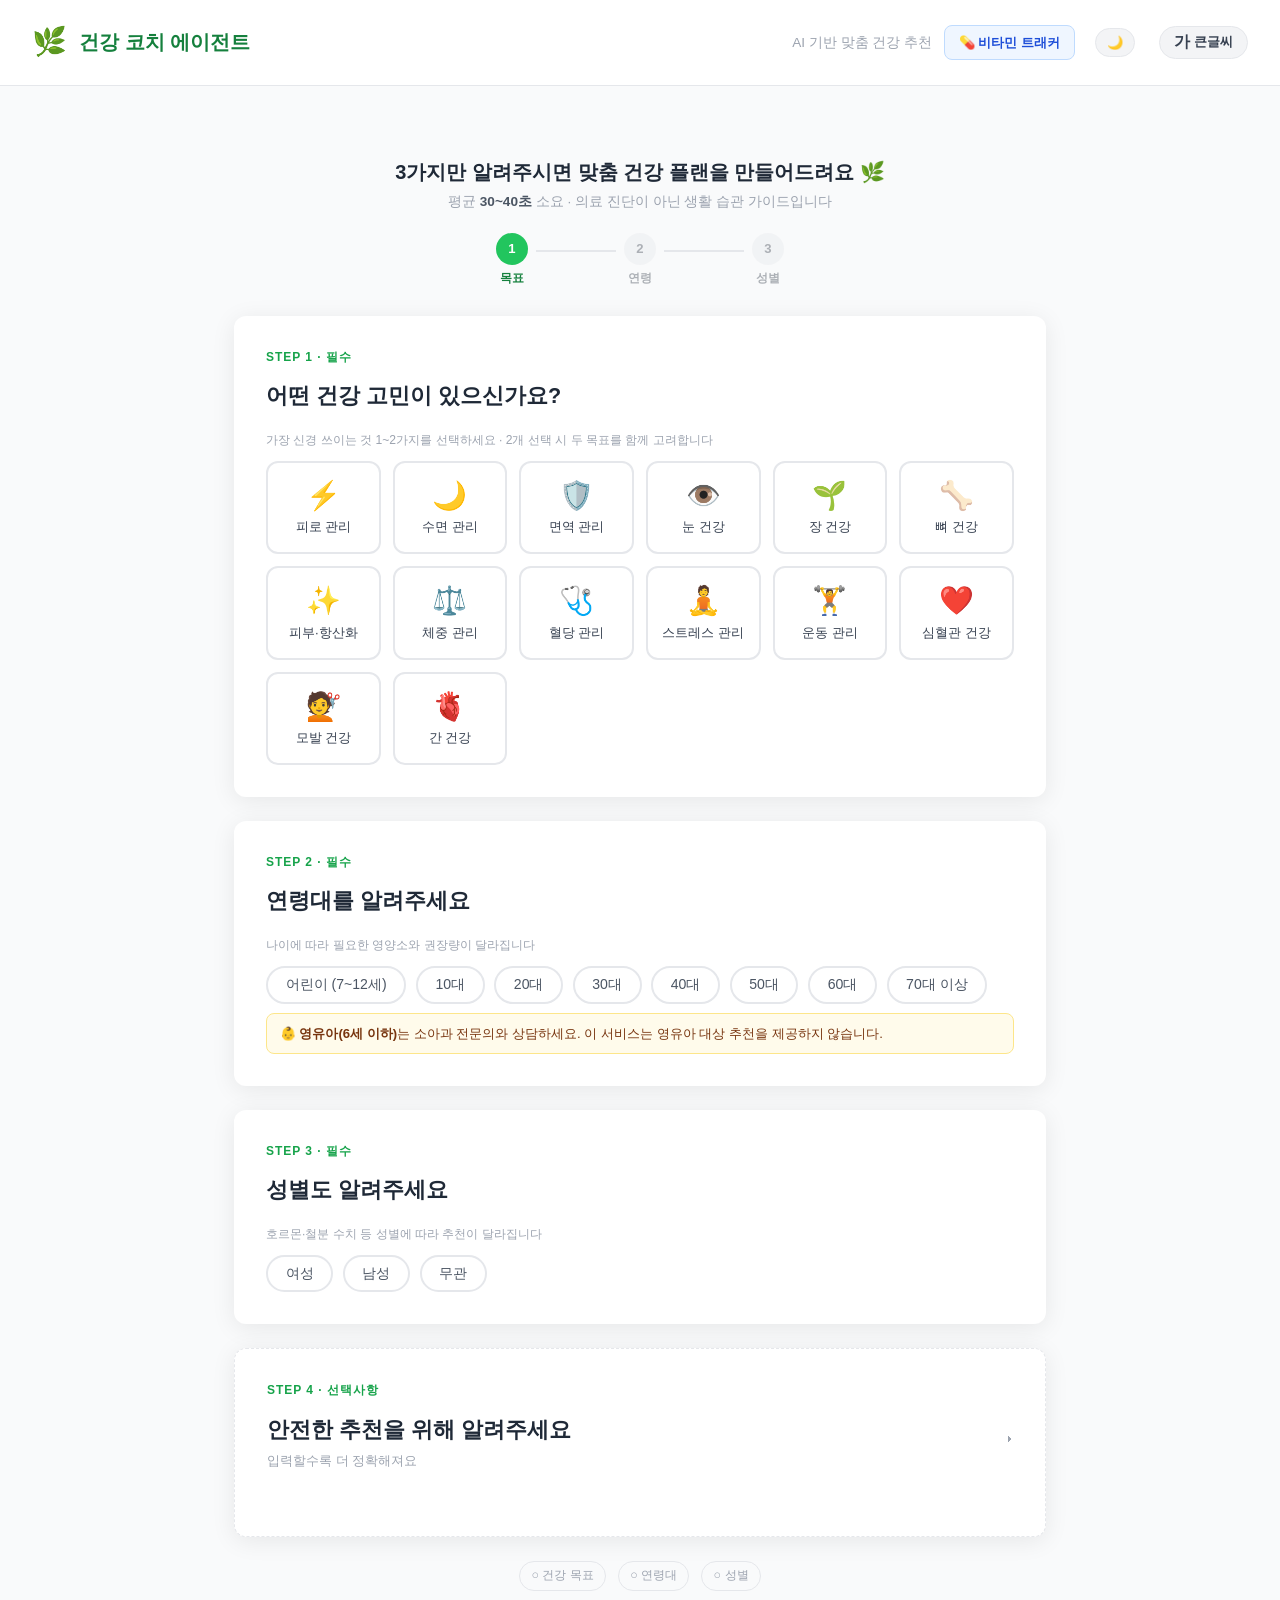
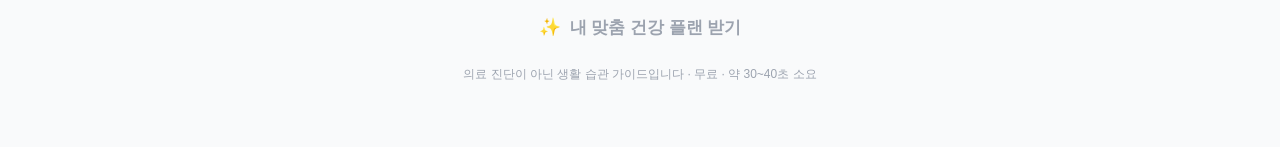
==== commit e4a6e52b: "feat: 비타민 트래커 — 카메라 촬영·AI 성분 인식·RDA 방사형 차트 - /vitamin-tracker 페이지 신규 추가 (templates/vitamin_tracker.h" ====
--- a/templates/index.html
+++ b/templates/index.html
@@ -12,6 +12,7 @@
   <span class="logo">🌿</span>
   <span class="brand">건강 코치 에이전트</span>
   <span class="tagline">AI 기반 맞춤 건강 추천</span>
+  <a href="/vitamin-tracker" class="btn-vt-nav" title="비타민 트래커">💊 비타민 트래커</a>
   <button class="btn-dark-mode" id="dark-mode-btn" onclick="toggleDarkMode()" title="다크 모드">
     <span id="dark-mode-icon">🌙</span>
   </button>
@@ -775,6 +776,62 @@
   item.classList.toggle('checked');
 }
 
+// ── 목표별 히어로 컬러 ───────────────────────────
+const GOAL_HERO_GRAD = {
+  fatigue_management:     'linear-gradient(135deg,#b45309 0%,#f59e0b 60%,#fbbf24 100%)',
+  sleep_management:       'linear-gradient(135deg,#4c1d95 0%,#7c3aed 60%,#a78bfa 100%)',
+  immunity_management:    'linear-gradient(135deg,#166534 0%,#16a34a 60%,#22c55e 100%)',
+  eye_health:             'linear-gradient(135deg,#1e3a8a 0%,#2563eb 60%,#60a5fa 100%)',
+  gut_health:             'linear-gradient(135deg,#065f46 0%,#059669 60%,#34d399 100%)',
+  bone_health:            'linear-gradient(135deg,#155e75 0%,#0891b2 60%,#22d3ee 100%)',
+  skin_antioxidant:       'linear-gradient(135deg,#831843 0%,#db2777 60%,#f472b6 100%)',
+  weight_management:      'linear-gradient(135deg,#78350f 0%,#ea580c 60%,#fb923c 100%)',
+  blood_sugar_management: 'linear-gradient(135deg,#7f1d1d 0%,#dc2626 60%,#f87171 100%)',
+  stress_management:      'linear-gradient(135deg,#312e81 0%,#4f46e5 60%,#818cf8 100%)',
+  exercise_recovery:      'linear-gradient(135deg,#1c1917 0%,#44403c 60%,#78716c 100%)',
+  cardiovascular_health:  'linear-gradient(135deg,#881337 0%,#e11d48 60%,#fb7185 100%)',
+  hair_health:            'linear-gradient(135deg,#3b0764 0%,#7e22ce 60%,#c084fc 100%)',
+  liver_health:           'linear-gradient(135deg,#1a2e05 0%,#3f6212 60%,#65a30d 100%)',
+};
+
+// ── 복용 타임라인 헬퍼 ───────────────────────────
+const TIME_SLOTS = [
+  { key:'morning',  label:'아침',       icon:'☀️',  color:'#f59e0b', pattern:/아침|오전/ },
+  { key:'meal',     label:'식사 중',    icon:'🍽️', color:'#16a34a', pattern:/식사와 함께|식후|식사 후|식사와/ },
+  { key:'prefood',  label:'식전 공복',  icon:'⏰',  color:'#2563eb', pattern:/공복|식전|식사 전/ },
+  { key:'exercise', label:'운동 전후',  icon:'🏋️', color:'#ea580c', pattern:/운동/ },
+  { key:'bedtime',  label:'취침 전',    icon:'🌙',  color:'#7c3aed', pattern:/취침/ },
+];
+function getTimeSlot(when) {
+  if (!when) return null;
+  return TIME_SLOTS.find(s => s.pattern.test(when)) || TIME_SLOTS[1];
+}
+function buildDoseTimeline(nutrients) {
+  const slots = {};
+  nutrients.forEach(n => {
+    const when = n.best_time?.when;
+    if (!when) return;
+    const s = getTimeSlot(when);
+    if (!s) return;
+    if (!slots[s.key]) slots[s.key] = { ...s, items: [] };
+    slots[s.key].items.push(n);
+  });
+  const ordered = TIME_SLOTS.map(s => slots[s.key]).filter(Boolean);
+  if (ordered.length < 2) return '';
+  const rows = ordered.map(s =>
+    `<div class="dose-slot">
+      <div class="dose-slot-time" style="--slot-color:${s.color}">${s.icon} ${s.label}</div>
+      <div class="dose-slot-items">${s.items.map(n =>
+        `<span class="dose-slot-pill">${nutrientIcon(n.name)} ${n.name}</span>`
+      ).join('')}</div>
+    </div>`
+  ).join('');
+  return `<div class="dose-timeline">
+    <div class="dose-timeline-title">⏱ 오늘 복용 스케줄</div>
+    <div class="dose-timeline-slots">${rows}</div>
+  </div>`;
+}
+
 // ── 카드 렌더링 ──────────────────────────────────
 function renderResultCards(meta) {
   const el = document.getElementById('result-content');
@@ -803,7 +860,8 @@
     const goalSummary = GOAL_SUMMARY_MAP[primaryKey] || '';
 
     // ── 히어로 카드
-    tab0 += `<div class="rs-hero">
+    const heroGrad = GOAL_HERO_GRAD[primaryKey] || GOAL_HERO_GRAD.immunity_management;
+    tab0 += `<div class="rs-hero" style="background:${heroGrad}">
       <div class="rs-hero-bg"></div>
       <div class="rs-hero-body">
         <div class="rs-hero-who">${whoStr || '맞춤 플랜'}</div>
@@ -897,7 +955,7 @@
       const foodNutrients = FOOD_NUTRIENTS_MAP[f.name] || [];
       const secBadge = isSec && f.goal_key ? `<span class="food-goal-badge sec">${GOAL_LABEL_MAP[f.goal_key]||''}</span>` : '';
       const suppBadge = f.category === '건강보조식품' ? `<span class="food-goal-badge supp">건강기능식품</span>` : '';
-      const matchBadges = getFoodMatchBadges(f, prof.age_group || state.age, primaryKey);
+      const matchBadges = getFoodMatchBadges(f, prof.age_group || state.age, primaryKey).slice(0, 1); // 목표 배지 1개만
       const matchBadgeHtml = matchBadges.length
         ? `<div class="fv2-match-badges">${matchBadges.map(b=>`<span class="fv2-mbadge ${b.cls}">${b.text}</span>`).join('')}</div>`
         : '';
@@ -918,7 +976,6 @@
           </div>
         </div>
         ${matchBadgeHtml}
-        ${foodNutrients.length ? `<div class="fv2-nutrients">${foodNutrients.map(n=>`<span class="fv2-nbadge">${n}</span>`).join('')}</div>` : ''}
         <div class="fv2-reason">${f.reason || ''}</div>
         ${f.serving_suggestion ? `<div class="fv2-tip"><span class="fv2-tip-label">🍽️ 섭취 방법</span>${f.serving_suggestion}</div>` : ''}
         ${recipesHtml}
@@ -991,6 +1048,7 @@
       </div>
     </div>`;
   } else if (nutrients.length) {
+    tab3 += buildDoseTimeline(nutrients);
     tab3 += `<div class="result-section"><div class="result-section-title"><span>💊</span> 영양 성분 <span class="rs-count-label">${nutrients.length}가지</span></div><div class="nutrient-list-v2">`;
     nutrients.forEach((n, i) => {
       const c   = n.cautions || {};
@@ -1043,7 +1101,7 @@
         ${foodFirst}
         ${dosageHtml}
         ${interactionHtml}
-        ${n.supplement_tip ? `<div class="nv2-supp-tip"><span class="nv2-supp-tip-label">💊 보충제로 갈 경우</span><span class="nv2-supp-tip-body">${n.supplement_tip}</span></div>` : ''}
+        ${n.supplement_tip ? `<details class="nv2-supp-tip"><summary class="nv2-supp-tip-label">💊 보충제로 갈 경우 <span class="caution-chevron">▾</span></summary><span class="nv2-supp-tip-body">${n.supplement_tip}</span></details>` : ''}
         ${cautionHtml}
       </div>`;
     });
@@ -1478,16 +1536,19 @@
       document.querySelector(`#gender-group .chip[data-value="${s.gender}"]`)?.classList.add('active');
     }
     // 추가 항목
+    let hasExtra = false;
     ['allergy','condition','medication'].forEach(type => {
       (s[type] || []).forEach(v => {
         state[type].push(v);
         document.querySelector(`#${type}-group .chip[data-value="${v}"]`)?.classList.add('active');
+        hasExtra = true;
       });
     });
     // 특이사항
     const noteEl = document.getElementById('extra-note');
-    if (noteEl && s.extraNote) noteEl.value = s.extraNote;
-
+    if (noteEl && s.extraNote) { noteEl.value = s.extraNote; hasExtra = true; }
+
+    if (hasExtra) openExtra4();
     updateGoalDisplay();
     updateBtn();
   } catch(e) { localStorage.removeItem('hca_form_state'); }
--- a/static/style.css
+++ b/static/style.css
@@ -546,13 +546,13 @@
 .error-box.shake { animation: shake .4s ease; }
 
 /* ── 결과 카드 공통 ───────────────────────────── */
-.result-section { margin-bottom: 2rem; }
+.result-section { margin-bottom: 2.25rem; }
 .result-section-title {
-  font-size: 1rem; font-weight: 700;
+  font-size: 1.05rem; font-weight: 700;
   color: var(--green-700);
   display: flex; align-items: center; gap: .5rem;
-  margin-bottom: 1rem;
-  padding-bottom: .5rem;
+  margin-bottom: 1.25rem;
+  padding-bottom: .6rem;
   border-bottom: 2px solid var(--green-100);
 }
 
@@ -1308,9 +1308,9 @@
   flex-shrink: 0;
   background: none;
   border: none;
-  padding: .55rem 1.1rem;
+  padding: .6rem 1.2rem;
   border-radius: 8px 8px 0 0;
-  font-size: .9rem;
+  font-size: .92rem;
   font-weight: 600;
   color: var(--gray-400);
   cursor: pointer;
@@ -1318,6 +1318,7 @@
   border-bottom: 3px solid transparent;
   position: relative;
   bottom: -2px;
+  white-space: nowrap;
 }
 .rtab:hover { color: var(--gray-700); background: var(--gray-100); }
 .rtab.active {
@@ -1329,11 +1330,11 @@
   display: inline-flex;
   align-items: center;
   justify-content: center;
-  min-width: 18px;
-  height: 18px;
+  min-width: 19px;
+  height: 19px;
   padding: 0 5px;
   border-radius: 99px;
-  font-size: .7rem;
+  font-size: .72rem;
   font-weight: 700;
   background: var(--gray-200);
   color: var(--gray-600);
@@ -1346,7 +1347,7 @@
 }
 
 .rtab-panel { display: none; }
-.rtab-panel.active { display: block; }
+.rtab-panel.active { display: block; padding: 1.5rem 0 .5rem; }
 
 .tab-empty {
   padding: 3rem 1rem;
@@ -1579,7 +1580,8 @@
 @media print {
   header, .result-header, .result-actions, .result-tabs,
   .edit-panel, #edit-panel, .feedback-section, #scroll-top-btn,
-  .btn-action, .btn-reset, .shop-cards, .result-section:has(.shop-cards),
+  .btn-action, .btn-reset, .shop-cards, .shop-cards-v2,
+  .result-section:has(.shop-cards), .result-section:has(.shop-cards-v2),
   .nc-tier2, .nc-tier3, .recipe-toggle, .recipe-box,
   .disclaimer-box { display: none !important; }
 
@@ -1599,7 +1601,7 @@
 
 /* ── 공용 ───────────────────────────────────────── */
 .rs-count-label {
-  font-size: .8rem; font-weight: 400; color: var(--gray-400);
+  font-size: .82rem; font-weight: 400; color: var(--gray-400);
   margin-left: .4rem;
 }
 .rs-warn {
@@ -1663,13 +1665,13 @@
   background: white;
   border: 1.5px solid var(--gray-200);
   border-radius: var(--radius);
-  padding: 1rem 1.25rem;
-  margin: .5rem 0 1rem;
+  padding: 1.1rem 1.35rem;
+  margin: .75rem 0 1.1rem;
 }
 [data-theme="dark"] .rs-checklist { background: var(--surface); border-color: var(--border); }
 .rs-checklist-title {
-  font-size: .82rem; font-weight: 700; color: var(--gray-600);
-  margin-bottom: .75rem; letter-spacing: .03em;
+  font-size: .85rem; font-weight: 700; color: var(--gray-600);
+  margin-bottom: .85rem; letter-spacing: .03em;
 }
 [data-theme="dark"] .rs-checklist-title { color: var(--text-secondary); }
 .chk-item {
@@ -1694,8 +1696,8 @@
 .chk-item.checked .chk-box { background: var(--green-600); border-color: var(--green-600); }
 .chk-item.checked .chk-mark { opacity: 1; }
 .chk-item.checked .chk-text { text-decoration: line-through; color: var(--gray-400); }
-.chk-icon { font-size: 1.1rem; flex-shrink: 0; }
-.chk-text { flex: 1; font-size: .88rem; color: var(--gray-700); font-weight: 500; }
+.chk-icon { font-size: 1.15rem; flex-shrink: 0; }
+.chk-text { flex: 1; font-size: .9rem; color: var(--gray-700); font-weight: 500; }
 [data-theme="dark"] .chk-text { color: var(--text-primary); }
 .chk-link {
   font-size: .72rem; color: var(--green-600); font-weight: 600;
@@ -1714,13 +1716,13 @@
   background: white;
   border: 1.5px solid var(--gray-200);
   border-radius: var(--radius);
-  padding: 1rem 1.25rem;
-  margin-bottom: 1rem;
+  padding: 1.1rem 1.35rem;
+  margin-bottom: 1.1rem;
 }
 [data-theme="dark"] .rs-priority { background: var(--surface); border-color: var(--border); }
 .rs-priority-title {
-  font-size: .82rem; font-weight: 700; color: var(--gray-600);
-  margin-bottom: .75rem;
+  font-size: .85rem; font-weight: 700; color: var(--gray-600);
+  margin-bottom: .85rem;
 }
 [data-theme="dark"] .rs-priority-title { color: var(--text-secondary); }
 .rs-priority-item {
@@ -1740,7 +1742,7 @@
 }
 .rs-rank-icon { font-size: 1.2rem; flex-shrink: 0; }
 .rs-rank-info { flex: 1; min-width: 0; }
-.rs-rank-name { font-size: .88rem; font-weight: 600; color: var(--gray-800); }
+.rs-rank-name { font-size: .92rem; font-weight: 600; color: var(--gray-800); }
 [data-theme="dark"] .rs-rank-name { color: var(--text-primary); }
 .rs-rank-en   { font-size: .72rem; color: var(--gray-400); }
 .rs-rank-dose { font-size: .75rem; color: var(--green-700); font-weight: 600; background: var(--green-50); padding: .2rem .55rem; border-radius: 999px; flex-shrink: 0; }
@@ -1749,8 +1751,8 @@
 /* ── 음식 카드 v2 ────────────────────────────────── */
 .food-grid-v2 {
   display: grid;
-  grid-template-columns: repeat(auto-fill, minmax(260px, 1fr));
-  gap: 1rem;
+  grid-template-columns: repeat(auto-fill, minmax(300px, 1fr));
+  gap: 1.25rem;
 }
 .food-card-v2 {
   background: white;
@@ -1763,71 +1765,62 @@
 .food-card-v2:hover { transform: translateY(-2px); box-shadow: 0 8px 24px rgba(0,0,0,.1); }
 .food-card-v2.secondary-goal { border-color: #c4b5fd; }
 .fv2-top {
-  display: flex; align-items: center; gap: .85rem;
-  padding: 1rem 1rem .75rem;
+  display: flex; align-items: center; gap: .95rem;
+  padding: 1.1rem 1.15rem .95rem;
   border-bottom: 2px solid;
   border-color: var(--cat, var(--green-400));
-  background: #f9fafb; /* fallback for older browsers */
+  background: #f9fafb;
   background: linear-gradient(135deg, color-mix(in srgb, var(--cat, #16a34a) 8%, white), white);
 }
 [data-theme="dark"] .fv2-top { background: rgba(255,255,255,.03); }
 .fv2-icon-wrap {
-  width: 48px; height: 48px; flex-shrink: 0;
+  width: 52px; height: 52px; flex-shrink: 0;
   background: white;
   border-radius: 50%;
   display: flex; align-items: center; justify-content: center;
   box-shadow: 0 2px 8px rgba(0,0,0,.1);
-  font-size: 1.6rem;
+  font-size: 1.75rem;
 }
 .fv2-name {
-  font-size: .95rem; font-weight: 700; color: var(--gray-800); line-height: 1.3;
+  font-size: 1rem; font-weight: 700; color: var(--gray-800); line-height: 1.3;
 }
 [data-theme="dark"] .fv2-name { color: var(--text-primary); }
 .fv2-cat {
-  font-size: .72rem; font-weight: 600; margin-top: .15rem;
+  font-size: .75rem; font-weight: 600; margin-top: .2rem;
   opacity: .85;
 }
 .food-goal-badge {
-  display: inline-block; font-size: .65rem; font-weight: 700;
-  padding: .1rem .45rem; border-radius: 999px; margin-left: .35rem;
+  display: inline-block; font-size: .68rem; font-weight: 700;
+  padding: .12rem .48rem; border-radius: 999px; margin-left: .35rem;
   vertical-align: middle;
 }
 .food-goal-badge.sec  { background: #f3e8ff; color: #7c3aed; }
 .food-goal-badge.supp { background: #fef3c7; color: #92400e; }
-.fv2-nutrients {
-  display: flex; flex-wrap: wrap; gap: .3rem;
-  padding: .6rem 1rem .3rem;
-}
-.fv2-nbadge {
-  font-size: .7rem; font-weight: 600;
-  padding: .18rem .55rem; border-radius: 999px;
-  background: #eff6ff; color: #1d4ed8;
-  border: 1px solid #bfdbfe;
-}
-[data-theme="dark"] .fv2-nbadge { background: #1e3a5f; color: #93c5fd; border-color: #3b82f6; }
+.fv2-nutrients { display: none; } /* 노이즈 제거 */
+.fv2-nbadge { display: none; }
 .fv2-reason {
-  font-size: .82rem; color: var(--gray-600); line-height: 1.55;
-  padding: .4rem 1rem .5rem;
+  font-size: .88rem; color: var(--gray-600); line-height: 1.65;
+  padding: .75rem 1.15rem .7rem;
 }
 [data-theme="dark"] .fv2-reason { color: var(--text-secondary); }
 .fv2-tip {
-  margin: 0 1rem .75rem;
-  padding: .55rem .75rem;
+  margin: 0 1.15rem .9rem;
+  padding: .6rem .85rem;
   background: var(--green-50); border-radius: 8px;
-  font-size: .78rem; color: var(--green-700); line-height: 1.4;
+  font-size: .82rem; color: var(--green-700); line-height: 1.5;
   display: flex; flex-direction: column; gap: .15rem;
 }
 [data-theme="dark"] .fv2-tip { background: #052e16; color: var(--green-400); }
-.fv2-tip-label { font-weight: 700; font-size: .72rem; }
+.fv2-tip-label { font-weight: 700; font-size: .75rem; }
 
 /* ── 습관 카드 v2 ────────────────────────────────── */
-.habit-list-v2 { display: flex; flex-direction: column; gap: .85rem; }
+.habit-list-v2 { display: flex; flex-direction: column; gap: 1rem; }
 .habit-card-v2 {
-  display: flex; gap: .85rem;
+  display: flex; gap: 1rem;
   background: white;
   border: 1.5px solid var(--gray-200);
   border-radius: var(--radius);
-  padding: 1rem 1.15rem;
+  padding: 1.2rem 1.25rem;
   transition: transform .15s, box-shadow .15s;
 }
 [data-theme="dark"] .habit-card-v2 { background: var(--surface); border-color: var(--border); }
@@ -1840,28 +1833,28 @@
 .hv2-icon  { font-size: 1.5rem; line-height: 1; }
 .hv2-body  { flex: 1; min-width: 0; }
 .hv2-header {
-  display: flex; flex-wrap: wrap; align-items: center; gap: .4rem;
-  margin-bottom: .3rem;
-}
-.hv2-title { font-size: .95rem; font-weight: 700; color: var(--gray-800); }
+  display: flex; flex-wrap: wrap; align-items: center; gap: .45rem;
+  margin-bottom: .4rem;
+}
+.hv2-title { font-size: 1rem; font-weight: 700; color: var(--gray-800); }
 [data-theme="dark"] .hv2-title { color: var(--text-primary); }
 .hv2-freq {
-  font-size: .7rem; font-weight: 600;
+  font-size: .73rem; font-weight: 600;
   background: var(--green-50); color: var(--green-700);
   border: 1px solid var(--green-200); border-radius: 999px;
-  padding: .15rem .5rem;
+  padding: .18rem .55rem;
 }
 [data-theme="dark"] .hv2-freq { background: #052e16; color: var(--green-400); border-color: var(--green-600); }
 .hv2-effect {
-  font-size: .82rem; color: var(--gray-600); line-height: 1.5;
-  margin-bottom: .6rem;
+  font-size: .88rem; color: var(--gray-600); line-height: 1.65;
+  margin-bottom: .75rem;
 }
 [data-theme="dark"] .hv2-effect { color: var(--text-secondary); }
-.hv2-footer { display: flex; flex-direction: column; gap: .35rem; }
+.hv2-footer { display: flex; align-items: center; gap: .65rem; flex-wrap: wrap; }
 .hv2-diff {
   display: inline-flex; align-items: center; gap: .45rem;
-  font-size: .73rem; font-weight: 600;
-  padding: .3rem .7rem; border-radius: 999px;
+  font-size: .75rem; font-weight: 600;
+  padding: .32rem .75rem; border-radius: 999px;
   width: fit-content;
 }
 .hv2-dots { display: flex; gap: .2rem; align-items: center; }
@@ -1872,13 +1865,46 @@
 }
 .hv2-dot.on { /* color set inline */ }
 .hv2-tip {
-  font-size: .78rem; color: var(--gray-600);
-  padding-left: .25rem;
+  font-size: .8rem; color: var(--gray-500);
+  padding-left: .1rem; font-style: italic;
 }
 [data-theme="dark"] .hv2-tip { color: var(--text-secondary); }
 
 /* ── 영양제 카드 v2 ──────────────────────────────── */
-.nutrient-list-v2 { display: flex; flex-direction: column; gap: 1rem; }
+.nutrient-list-v2 { display: flex; flex-direction: column; gap: 1.25rem; }
+
+/* ── 복용 타임라인 카드 ──────────────────────────── */
+.dose-timeline {
+  background: var(--gray-50);
+  border: 1.5px solid var(--gray-200);
+  border-radius: var(--radius);
+  padding: 1rem 1.1rem;
+  margin-bottom: 1.25rem;
+}
+.dose-timeline-title {
+  font-size: .82rem; font-weight: 700; color: var(--gray-700);
+  margin-bottom: .75rem; display: flex; align-items: center; gap: .4rem;
+}
+.dose-timeline-slots { display: flex; flex-direction: column; gap: .55rem; }
+.dose-slot { display: flex; align-items: flex-start; gap: .6rem; }
+.dose-slot-time {
+  display: flex; align-items: center; gap: .3rem;
+  font-size: .72rem; font-weight: 700; color: white;
+  background: var(--slot-color, var(--gray-600));
+  border-radius: 99px; padding: .2rem .6rem;
+  white-space: nowrap; flex-shrink: 0; min-width: 68px;
+  justify-content: center;
+}
+.dose-slot-items { display: flex; flex-wrap: wrap; gap: .3rem; align-items: center; }
+.dose-slot-pill {
+  font-size: .72rem; color: var(--gray-700);
+  background: white; border: 1px solid var(--gray-200);
+  border-radius: 99px; padding: .18rem .55rem;
+  display: flex; align-items: center; gap: .2rem;
+}
+[data-theme="dark"] .dose-timeline { background: var(--surface); border-color: var(--border); }
+[data-theme="dark"] .dose-timeline-title { color: var(--text-primary); }
+[data-theme="dark"] .dose-slot-pill { background: var(--surface); border-color: var(--border); color: var(--text-primary); }
 .nutrient-card-v2 {
   background: white;
   border: 1.5px solid var(--gray-200);
@@ -1889,79 +1915,79 @@
 [data-theme="dark"] .nutrient-card-v2 { background: var(--surface); border-color: var(--border); }
 .nutrient-card-v2:hover { transform: translateY(-1px); box-shadow: 0 4px 20px rgba(0,0,0,.09); }
 .nv2-header {
-  display: flex; align-items: center; gap: .7rem;
-  padding: 1rem 1.1rem .85rem;
+  display: flex; align-items: center; gap: .8rem;
+  padding: 1.1rem 1.2rem 1rem;
   border-bottom: 1px solid var(--gray-100);
 }
 [data-theme="dark"] .nv2-header { border-color: var(--border); }
 .nv2-rank {
-  width: 32px; height: 32px; border-radius: 10px;
-  color: white; font-size: .9rem; font-weight: 800;
+  width: 34px; height: 34px; border-radius: 10px;
+  color: white; font-size: .95rem; font-weight: 800;
   display: flex; align-items: center; justify-content: center;
   flex-shrink: 0;
 }
-.nv2-icon { font-size: 1.5rem; flex-shrink: 0; }
+.nv2-icon { font-size: 1.6rem; flex-shrink: 0; }
 .nv2-title { flex: 1; min-width: 0; }
-.nv2-name { font-size: .95rem; font-weight: 700; color: var(--gray-800); }
+.nv2-name { font-size: 1rem; font-weight: 700; color: var(--gray-800); }
 [data-theme="dark"] .nv2-name { color: var(--text-primary); }
-.nv2-en   { font-size: .72rem; color: var(--gray-400); margin-top: .1rem; }
+.nv2-en   { font-size: .75rem; color: var(--gray-400); margin-top: .1rem; }
 .nv2-caution-badge {
-  font-size: .68rem; font-weight: 700;
-  padding: .22rem .6rem; border-radius: 999px;
+  font-size: .7rem; font-weight: 700;
+  padding: .25rem .65rem; border-radius: 999px;
   border: 1.5px solid; flex-shrink: 0;
   white-space: nowrap;
 }
 .nv2-age-ctx {
-  font-size: .78rem; color: var(--green-700); font-weight: 600;
-  padding: .35rem 1.1rem;
+  font-size: .82rem; color: var(--green-700); font-weight: 600;
+  padding: .4rem 1.2rem;
   background: var(--green-50);
 }
 [data-theme="dark"] .nv2-age-ctx { background: #052e16; color: var(--green-400); }
 .nv2-reason {
-  font-size: .84rem; color: var(--gray-700); line-height: 1.6;
-  padding: .75rem 1.1rem .6rem;
+  font-size: .9rem; color: var(--gray-700); line-height: 1.7;
+  padding: .9rem 1.2rem .75rem;
 }
 [data-theme="dark"] .nv2-reason { color: var(--text-secondary); }
 .nv2-food-first {
-  display: flex; flex-wrap: wrap; align-items: center; gap: .35rem;
-  padding: .4rem 1.1rem .5rem;
+  display: flex; flex-wrap: wrap; align-items: center; gap: .4rem;
+  padding: .4rem 1.2rem .55rem;
 }
 .nv2-ff-label {
-  font-size: .72rem; font-weight: 700; color: var(--green-700);
+  font-size: .75rem; font-weight: 700; color: var(--green-700);
 }
 [data-theme="dark"] .nv2-ff-label { color: var(--green-400); }
 .nv2-ff-item {
-  font-size: .72rem; background: var(--green-50); color: var(--green-700);
+  font-size: .75rem; background: var(--green-50); color: var(--green-700);
   border: 1px solid var(--green-200); border-radius: 999px;
-  padding: .1rem .45rem;
+  padding: .12rem .5rem;
 }
 [data-theme="dark"] .nv2-ff-item { background: #052e16; border-color: var(--green-600); color: var(--green-400); }
 .nv2-dosage-row {
-  display: flex; flex-wrap: wrap; gap: .5rem;
-  padding: .4rem 1.1rem;
+  display: flex; flex-wrap: wrap; gap: .6rem;
+  padding: .5rem 1.2rem;
 }
 .nv2-dosage-pill {
   display: flex; flex-direction: column;
   background: var(--gray-50); border: 1px solid var(--gray-200);
-  border-radius: 10px; padding: .4rem .75rem;
-  min-width: 100px;
+  border-radius: 10px; padding: .5rem .85rem;
+  min-width: 110px;
 }
 [data-theme="dark"] .nv2-dosage-pill { background: #0f172a; border-color: var(--border); }
 .nv2-dp-label {
-  font-size: .65rem; color: var(--gray-400); font-weight: 600;
-  margin-bottom: .15rem;
-}
-.nv2-dosage-pill strong { font-size: .88rem; color: var(--gray-800); }
+  font-size: .7rem; color: var(--gray-400); font-weight: 600;
+  margin-bottom: .18rem;
+}
+.nv2-dosage-pill strong { font-size: .9rem; color: var(--gray-800); }
 [data-theme="dark"] .nv2-dosage-pill strong { color: var(--text-primary); }
 .nv2-note {
-  font-size: .74rem; color: var(--gray-500);
-  padding: .1rem 1.1rem .4rem;
-  line-height: 1.5;
+  font-size: .78rem; color: var(--gray-500);
+  padding: .15rem 1.2rem .5rem;
+  line-height: 1.55;
 }
 .nv2-interaction {
-  font-size: .76rem; color: #2563eb;
+  font-size: .78rem; color: #2563eb;
   background: #eff6ff; border-radius: 6px;
-  padding: .35rem .9rem; margin: .2rem 1.1rem .4rem;
+  padding: .4rem 1rem; margin: .25rem 1.2rem .5rem;
 }
 [data-theme="dark"] .nv2-interaction { background: #1e3a5f; color: #93c5fd; }
 .nv2-supp-tip {
@@ -1973,11 +1999,17 @@
   font-size: .78rem; line-height: 1.5;
 }
 .nv2-supp-tip-label {
-  display: block; font-size: .7rem; font-weight: 700;
+  display: flex; justify-content: space-between; align-items: center;
+  font-size: .72rem; font-weight: 700;
   color: #1d4ed8; background: #dbeafe;
-  padding: .3rem .85rem;
-}
-.nv2-supp-tip-body { color: #1e40af; padding: .4rem .85rem .5rem; display: block; }
+  padding: .35rem .85rem;
+  cursor: pointer; list-style: none;
+  user-select: none;
+}
+.nv2-supp-tip-label::-webkit-details-marker { display: none; }
+details.nv2-supp-tip[open] .caution-chevron { transform: rotate(180deg); }
+.caution-chevron { transition: transform .2s; display: inline-block; }
+.nv2-supp-tip-body { color: #1e40af; padding: .45rem .85rem .55rem; display: block; }
 [data-theme="dark"] .nv2-supp-tip { background: #1e3a5f; border-color: #1d4ed8; }
 [data-theme="dark"] .nv2-supp-tip-label { background: #1e3a8a; color: #93c5fd; }
 [data-theme="dark"] .nv2-supp-tip-body { color: #93c5fd; }
@@ -2084,40 +2116,38 @@
   .rs-stats     { padding: .75rem .5rem; gap: .5rem; }
 
   /* 음식 카드 */
-  .fv2-top { gap: .6rem; padding: .75rem .75rem .6rem; }
-  .fv2-icon-wrap { width: 40px; height: 40px; font-size: 1.35rem; }
-  .fv2-name { font-size: .88rem; }
-  .fv2-reason { font-size: .78rem; padding: .35rem .75rem .45rem; }
-  .fv2-nutrients { padding: .45rem .75rem .2rem; }
-  .fv2-nbadge { font-size: .65rem; }
-  .fv2-match-badges { padding: .35rem .75rem .1rem; }
-  .fv2-mbadge { font-size: .64rem; }
-  .fv2-tip { margin: 0 .75rem .6rem; font-size: .75rem; }
-  .recipe-toggle { margin: 0 .75rem .6rem; font-size: .8rem; }
-  .recipe-box { margin: 0 .75rem .75rem; }
+  .fv2-top { gap: .7rem; padding: .85rem .85rem .7rem; }
+  .fv2-icon-wrap { width: 44px; height: 44px; font-size: 1.5rem; }
+  .fv2-name { font-size: .92rem; }
+  .fv2-reason { font-size: .83rem; padding: .55rem .85rem .55rem; }
+  .fv2-match-badges { padding: .35rem .85rem .1rem; }
+  .fv2-mbadge { font-size: .68rem; }
+  .fv2-tip { margin: 0 .85rem .7rem; font-size: .78rem; }
+  .recipe-toggle { margin: 0 .85rem .6rem; font-size: .82rem; }
+  .recipe-box { margin: 0 .85rem .85rem; }
 
   /* 습관 카드 */
-  .habit-card-v2 { padding: .8rem .9rem; gap: .6rem; }
-  .hv2-medal, .hv2-icon { font-size: 1.3rem; }
-  .hv2-title { font-size: .88rem; }
-  .hv2-effect { font-size: .78rem; }
-  .hv2-tip { font-size: .74rem; }
-  .hv2-diff { font-size: .7rem; padding: .25rem .55rem; }
+  .habit-card-v2 { padding: .9rem 1rem; gap: .7rem; }
+  .hv2-medal, .hv2-icon { font-size: 1.35rem; }
+  .hv2-title { font-size: .92rem; }
+  .hv2-effect { font-size: .83rem; }
+  .hv2-tip { font-size: .78rem; }
+  .hv2-diff { font-size: .72rem; padding: .28rem .6rem; }
 
   /* 영양제 카드 */
-  .nv2-header   { flex-wrap: wrap; gap: .45rem; padding: .8rem .9rem .7rem; }
-  .nv2-rank     { width: 28px; height: 28px; font-size: .8rem; }
-  .nv2-icon     { font-size: 1.35rem; }
-  .nv2-name     { font-size: .88rem; }
-  .nv2-caution-badge { font-size: .6rem; padding: .15rem .45rem; }
-  .nv2-reason   { font-size: .8rem; padding: .6rem .9rem .5rem; }
-  .nv2-food-first { padding: .35rem .9rem .4rem; }
-  .nv2-ff-label { font-size: .68rem; }
-  .nv2-ff-item  { font-size: .68rem; }
-  .nv2-dosage-row { padding: .35rem .9rem; gap: .4rem; }
-  .nv2-dosage-pill { min-width: 85px; padding: .35rem .6rem; }
-  .nv2-supp-tip { font-size: .74rem; margin: .2rem .6rem .6rem; }
-  .nv2-supp-tip-label { font-size: .66rem; padding: .25rem .7rem; }
+  .nv2-header   { flex-wrap: wrap; gap: .5rem; padding: .9rem .95rem .8rem; }
+  .nv2-rank     { width: 30px; height: 30px; font-size: .85rem; }
+  .nv2-icon     { font-size: 1.45rem; }
+  .nv2-name     { font-size: .92rem; }
+  .nv2-caution-badge { font-size: .65rem; padding: .18rem .5rem; }
+  .nv2-reason   { font-size: .84rem; padding: .7rem .95rem .6rem; }
+  .nv2-food-first { padding: .38rem .95rem .45rem; }
+  .nv2-ff-label { font-size: .72rem; }
+  .nv2-ff-item  { font-size: .72rem; }
+  .nv2-dosage-row { padding: .4rem .95rem; gap: .45rem; }
+  .nv2-dosage-pill { min-width: 90px; padding: .4rem .65rem; }
+  .nv2-supp-tip { font-size: .78rem; margin: .2rem .65rem .65rem; }
+  .nv2-supp-tip-label { font-size: .7rem; padding: .28rem .75rem; }
   .nv2-supp-tip-body  { font-size: .74rem; padding: .35rem .7rem .45rem; }
 
   /* 쇼핑 카드 */
@@ -2149,4 +2179,20 @@
   padding: .1rem .4rem;
   border-radius: 4px;
 }
+
+/* ── 비타민 트래커 헤더 버튼 ── */
+.btn-vt-nav {
+  display: inline-flex; align-items: center; gap: .3rem;
+  padding: .4rem .85rem; border-radius: 8px;
+  background: #eff6ff; color: #1d4ed8;
+  border: 1.5px solid #bfdbfe;
+  font-size: .82rem; font-weight: 700;
+  text-decoration: none;
+  transition: background .15s, transform .1s;
+  white-space: nowrap;
+}
+.btn-vt-nav:hover { background: #dbeafe; transform: translateY(-1px); }
+[data-theme="dark"] .btn-vt-nav { background: #1e3a5f; color: #93c5fd; border-color: #1d4ed8; }
+[data-theme="dark"] .btn-vt-nav:hover { background: #1e3a8a; }
+@media (max-width: 480px) { .btn-vt-nav { font-size: .74rem; padding: .35rem .65rem; } }
 .banner-close:hover { opacity: 1; background: rgba(0,0,0,.06); }
